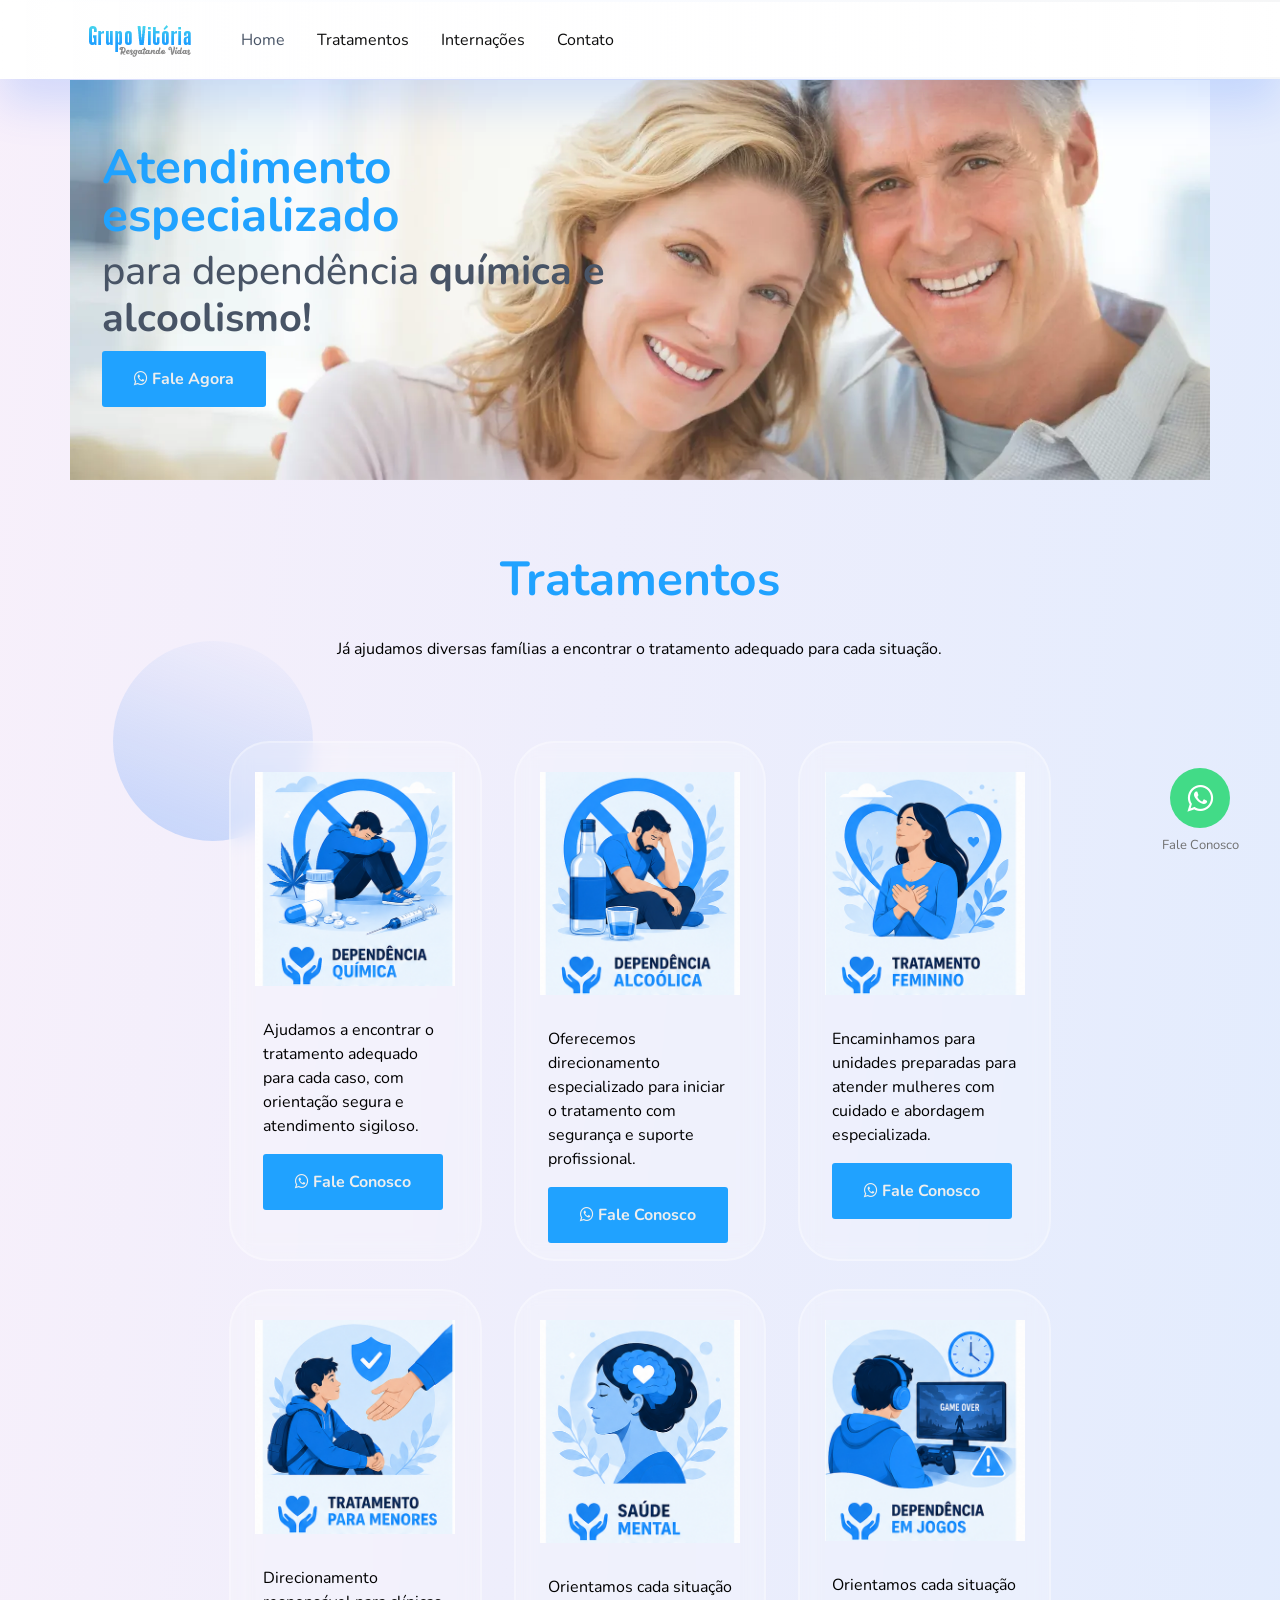
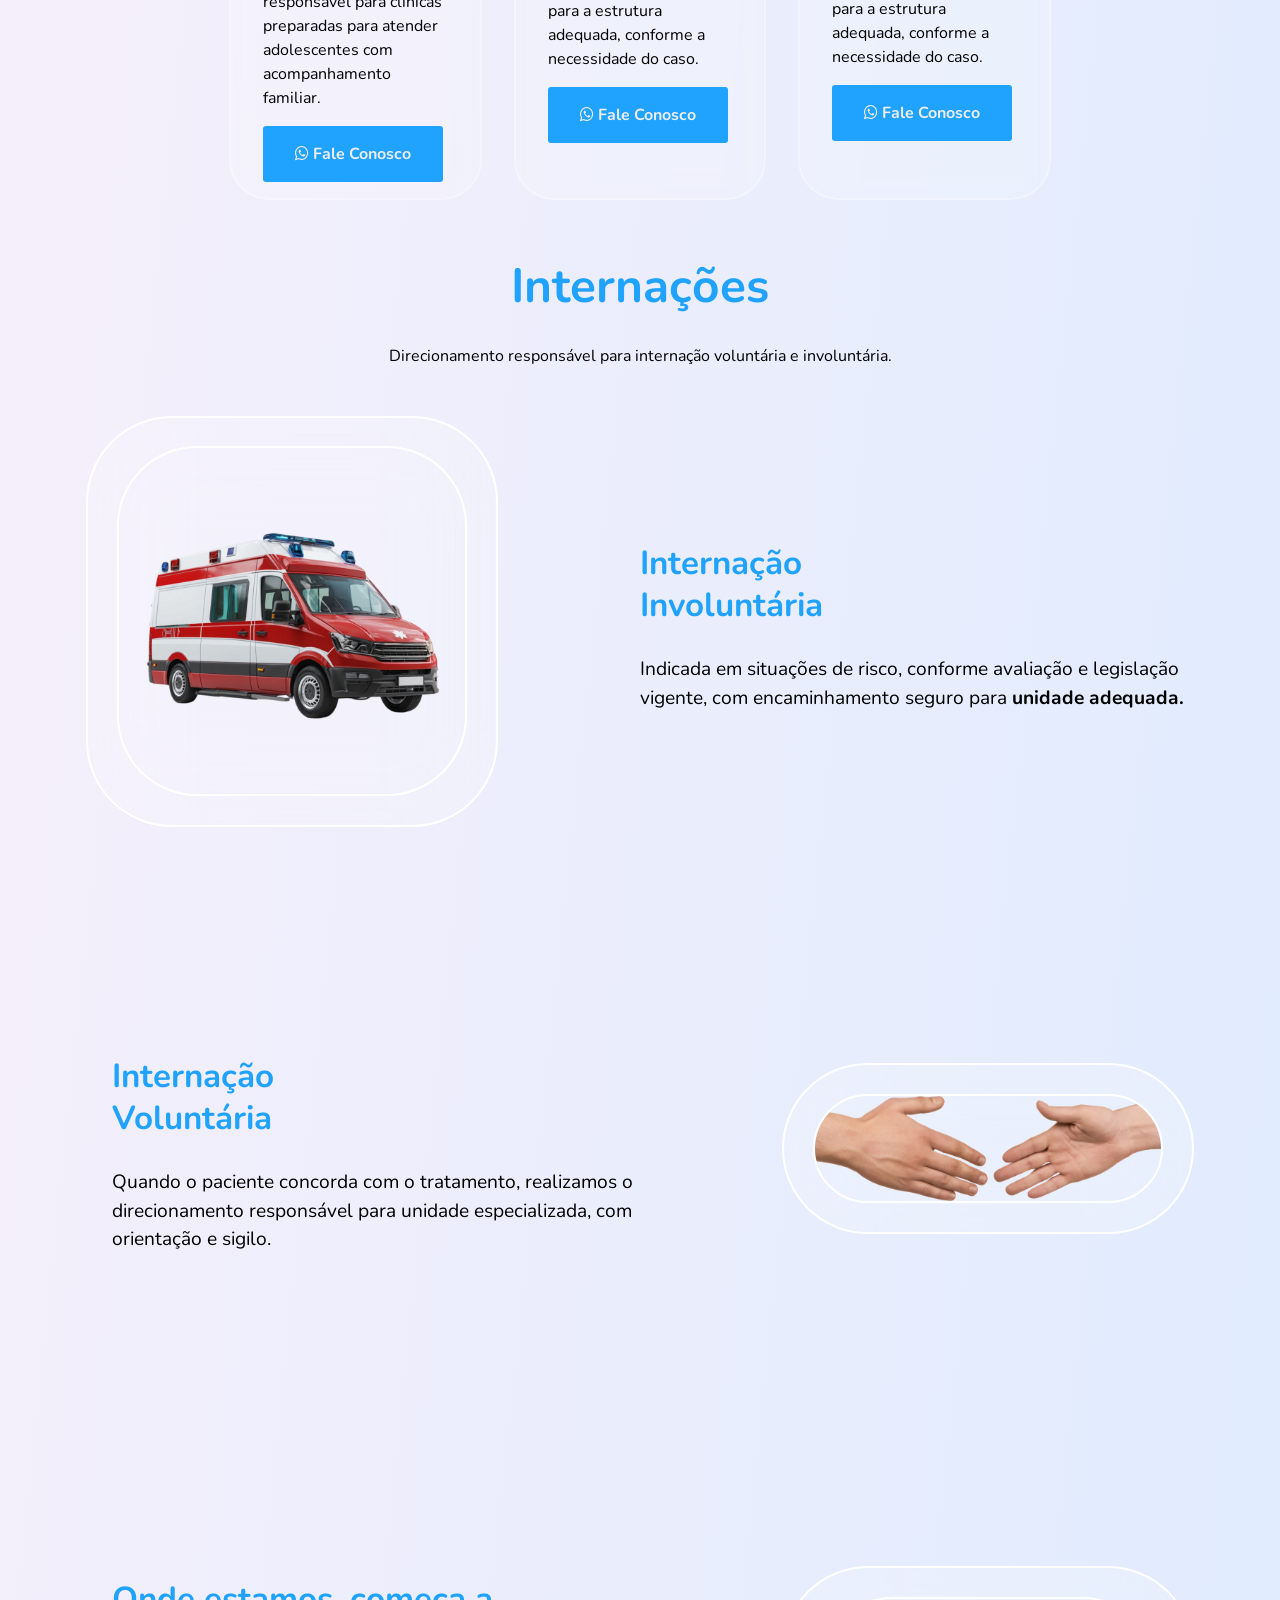
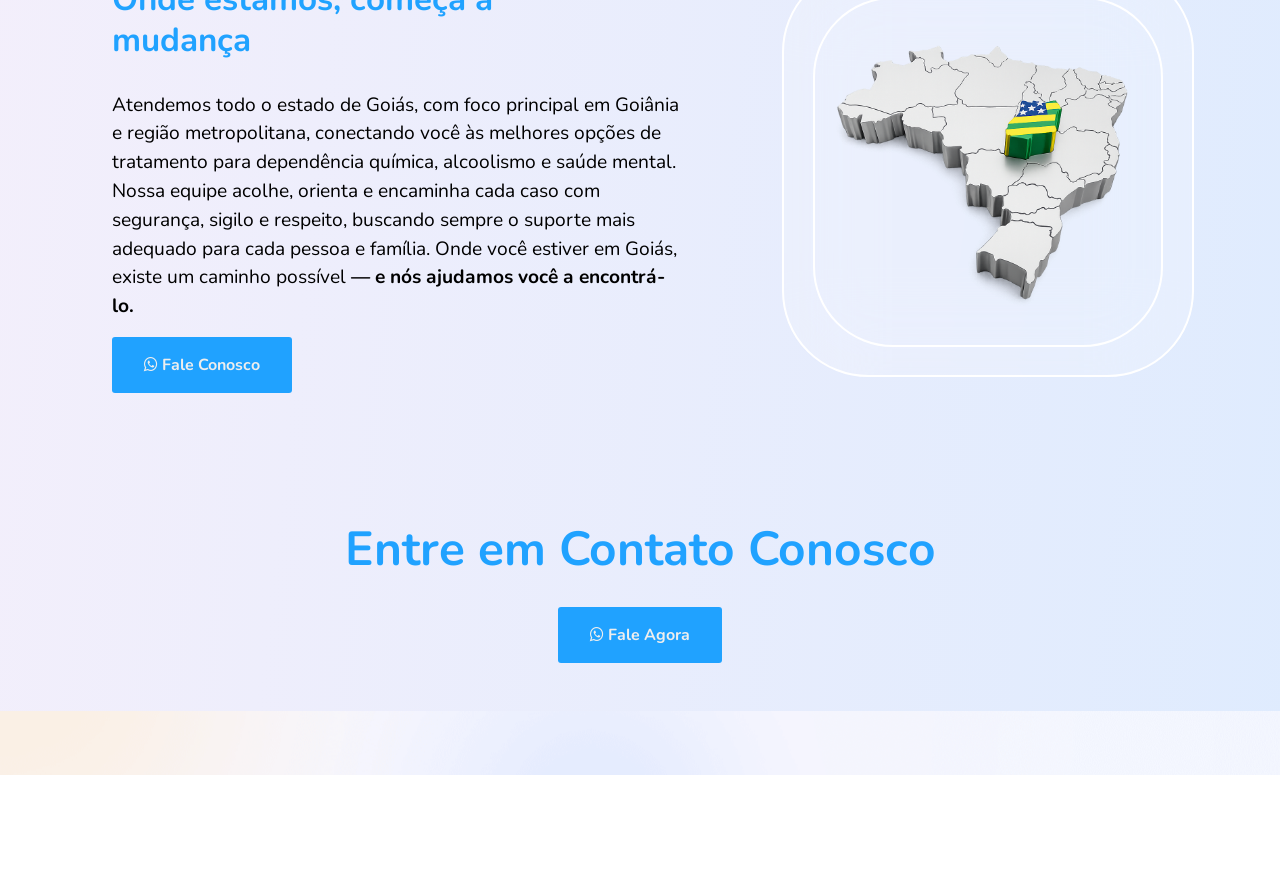
==== index.html @ 9b21dfb7 "final" ====
<!DOCTYPE html>
<html lang="en-US" dir="ltr">

  <head>
    <meta charset="utf-8">
    <meta http-equiv="X-UA-Compatible" content="IE=edge">
    <meta name="viewport" content="width=device-width, initial-scale=1">


    <!-- ===============================================-->
    <!--    Document Title-->
    <!-- ===============================================-->
    <title>Grupo Vitória - Recuperação em Dependência Química</title>
    

<link rel="stylesheet" href="https://cdn.jsdelivr.net/npm/swiper@11/swiper-bundle.min.css" />
    <link href="https://unpkg.com/aos@2.3.4/dist/aos.css" rel="stylesheet">
<meta property="og:title" content="Grupo Vitória - Recuperação em Dependência Química" />
<meta property="og:type" content="website" />
<meta property="og:url" content="https://coreilabs.github.io/jv" />
<meta property="og:image" content="https://coreilabs.github.io/jv/assets/img/og.png" />
    <!-- ===============================================-->
    <!--    Favicons-->
    <!-- ===============================================-->
<link rel="apple-touch-icon" sizes="180x180" href="assets/img/favicons/apple-touch-icon.png">
<link rel="icon" type="image/png" sizes="32x32" href="assets/img/favicons/favicon-32x32.png">
<link rel="icon" type="image/png" sizes="16x16" href="assets/img/favicons/favicon-16x16.png">
<link rel="manifest" href="assets/img/favicons/manifest.json">
    <meta name="msapplication-TileImage" content="assets/img/favicons/mstile-150x150.png">
    <meta name="theme-color" content="#ffffff">


    <!-- ===============================================-->
    <!--    Stylesheets-->
    <!-- ===============================================-->
    <link href="assets/css/theme.css" rel="stylesheet" />

  </head>


  <body style="overflow-x: hidden">





    <!-- ===============================================-->
    <!--    Main Content-->
    <!-- ===============================================-->
    <main class="main" id="top">
<nav class="navbar navbar-expand-lg navbar-light bg-white sticky-top shadow-sm py-3 navbar-klean">
  <div class="container">

    <a class="navbar-brand" href="index.html">
      <img class="me-3 d-inline-block" src="assets/img/gallery/logo.png" alt="">
    </a>

    <button class="navbar-toggler" type="button" data-bs-toggle="collapse" data-bs-target="#navbarSupportedContent">
      <span class="navbar-toggler-icon"></span>
    </button>

    <div class="collapse navbar-collapse border-top border-lg-0 mt-4 mt-lg-0" id="navbarSupportedContent">
      <ul class="navbar-nav me-auto pt-2 pt-lg-0 font-base">

        <li class="nav-item px-2"><a class="nav-link active" href="#home">Home</a></li>
        <li class="nav-item px-2"><a class="nav-link" href="#tratamentos">Tratamentos</a></li>
        <li class="nav-item px-2"><a class="nav-link" href="#internacoes">Internações</a></li>
        <!-- <li class="nav-item px-2"><a class="nav-link" href="#unidades">Nossas Unidades</a></li> -->
        <li class="nav-item px-2"><a class="nav-link" href="#contato">Contato</a></li>

      </ul>
    </div>

  </div>
</nav>
      <!-- <section> begin ============================-->
      <section class="py-0 circle-blend circle-blend-right circle-warning">

        <div class="container">
         


      
          <!--/.bg-holder-->
        <div class="bg-holder d-none d-md-block bg-size" style="background-image:url(assets/img/f1.webp);background-position:right bottom;background-size: cover;min-height: 400px;">
        </div>

        <!--/.bg-holder-->

        <div class="container">
          <div class="row align-items-center">
            <img src="assets/img/gallery/logotopo.png" class="d-block d-md-none" alt="Mobile Only">
            <div class="col-md-7 col-lg-6 py-6 text-sm-start text-center">

              
              <h1 class="fw-bold display-4 fs-4 fs-lg-6 fs-xxl-7 text-gradient" id="home"> Atendimento especializado </h1>
              <h1 class="text-700" >para dependência <span class="fw-bold"> química e alcoolismo!</span></h1>
              <brclass="bg-holder d-none d-md-block bg-size">
              <brclass="bg-holder d-none d-md-block bg-size">
              <br class="d-block d-md-none">
              <br class="d-block d-md-none">
              <br class="d-block d-md-none">
              <!-- <p class="mb-5 fs-0">Já ajudamos diversas famílias a encontrar o tratamento <br class="d-none d-lg-block" /> adequado para cada situação.</p> -->
      <a href="https://wa.me/55" class="botao-wpp">
              <!-- ícone -->
              <i class="fa fa-whatsapp"></i>
              Fale Agora
              </a>
            </div>
          </div>
        </div>
      </section>


      <!-- <section> begin ============================-->
      <section class="py-0 circle-blend circle-blend-right circle-warning" >

        <div class="container">
          <div class="row" data-aos="fade-right">
            <div class="col-lg-7 col-xxl-5 mx-auto text-center py-7">
              <h5 class="fw-bold mb-4 text-gradient fs-6" id="tratamentos">Tratamentos</h5>
              <p class="mb-0">Já ajudamos diversas famílias a encontrar o tratamento adequado para cada situação.</p>
            </div>
          </div>
      
          <!--/.bg-holder-->

          <div class="row flex-center">
            <div class="col-xl-9">
              <div class="row justify-content-center circle">
                <div class="col-md-4 mb-4"  data-aos="fade-left">
                  <div class="card card-bg h-100 px-4 px-md-2 px-lg-3 px-xxl-4 pt-4">
                    <div class="text-center"><img class="" src="assets/img/tratamentos/dependencia_quimica.png" width="200" alt="services" />
                      <div class="card-body text-center text-md-start">
                        <!-- <h6 class="fw-bold fs-1">Dependência Química</h6> -->
                        <p class="mt-3 mb-md-0 mb-lg-3">Ajudamos a encontrar o tratamento adequado para cada caso, com orientação segura e atendimento sigiloso.</p> <a href="https://wa.me/55" class="botao-wpp">
              <!-- ícone -->
              <i class="fa fa-whatsapp"></i>
              Fale Conosco
              </a>
                      </div>
                    </div>
                  </div>
                </div>
                <div class="col-md-4 mb-4"  data-aos="fade-right">
                  <div class="card card-bg h-100 px-4 px-md-2 px-lg-3 px-xxl-4 pt-4">
                    <div class="text-center"><img class="" src="assets/img/tratamentos/dependencia_alcoolica.png" width="200" alt="services" />
                      <div class="card-body text-center text-md-start">
                        <!-- <h6 class="fw-bold fs-1">Dependência Alcoólica</h6> -->
                        <p class="mt-3 mb-md-0 mb-lg-3">Oferecemos direcionamento especializado para iniciar o tratamento com segurança e suporte profissional.</p> <a href="https://wa.me/55" class="botao-wpp">
              <!-- ícone -->
              <i class="fa fa-whatsapp"></i>
              Fale Conosco
              </a>
                      </div>
                    </div>
                  </div>
                </div>


                <div class="col-md-4 mb-4" data-aos="fade-left">
                  <div class="card card-bg h-100 px-4 px-md-2 px-lg-3 px-xxl-4 pt-4">
                    <div class="text-center"><img class="" src="assets/img/tratamentos/tratamento_feminino.png" width="200" alt="services" />
                      <div class="card-body text-center text-md-start">
                        <!-- <h6 class="fw-bold fs-1">Tratamento Feminino</h6> -->
                        <p class="mt-3 mb-md-0 mb-lg-3">Encaminhamos para unidades preparadas para atender mulheres com cuidado e abordagem especializada.</p> <a href="https://wa.me/55" class="botao-wpp">
              <!-- ícone -->
              <i class="fa fa-whatsapp"></i>
              Fale Conosco
              </a>
                      </div>
                    </div>
                  </div>
                </div>

                <div class="col-md-4 mb-4"  data-aos="fade-right">
                  <div class="card card-bg h-100 px-4 px-md-2 px-lg-3 px-xxl-4 pt-4">
                    <div class="text-center"><img class="" src="assets/img/tratamentos/tratamento_para_menores.png" width="200" alt="services" />
                      <div class="card-body text-center text-md-start">
                        <!-- <h6 class="fw-bold fs-1">Tratamento para Menores</h6> -->
                        <p class="mt-3 mb-md-0 mb-lg-3">Direcionamento responsável para clínicas preparadas para atender adolescentes com acompanhamento familiar.</p> <a href="https://wa.me/55" class="botao-wpp">
              <!-- ícone -->
              <i class="fa fa-whatsapp"></i>
              Fale Conosco
              </a>
                      </div>
                    </div>
                  </div>
                </div>

                <div class="col-md-4 mb-4" data-aos="fade-left">
                  <div class="card card-bg h-100 px-4 px-md-2 px-lg-3 px-xxl-4 pt-4">
                    <div class="text-center"><img class="" src="assets/img/tratamentos/saude_mental.png" width="200" alt="services" />
                      <div class="card-body text-center text-md-start">
                        <!-- <h6 class="fw-bold fs-1">Saúde Mental</h6> -->
                        <p class="mt-3 mb-md-0 mb-lg-3">Orientamos cada situação para a estrutura adequada, conforme a necessidade do caso.</p> <a href="https://wa.me/55" class="botao-wpp">
              <!-- ícone -->
              <i class="fa fa-whatsapp"></i>
              Fale Conosco
              </a>
                      </div>
                    </div>
                  </div>
                </div>

                
                <div class="col-md-4 mb-4" data-aos="fade-left">
                  <div class="card card-bg h-100 px-4 px-md-2 px-lg-3 px-xxl-4 pt-4">
                    <div class="text-center"><img class="" src="assets/img/tratamentos/dependencia_em_jogos.png" width="200" alt="services" />
                      <div class="card-body text-center text-md-start">
                        <!-- <h6 class="fw-bold fs-1">Dependência Tecnológica</h6> -->
                        <p class="mt-3 mb-md-0 mb-lg-3">Orientamos cada situação para a estrutura adequada, conforme a necessidade do caso.</p> <a href="https://wa.me/55" class="botao-wpp">
              <!-- ícone -->
              <i class="fa fa-whatsapp"></i>
              Fale Conosco
              </a>
                      </div>
                    </div>
                  </div>
                </div>


              </div>
            </div>
          </div>
        </div>
        <!-- end of .container-->

      </section>
      <!-- <section> close ============================-->
      <!-- ============================================-->


        <div class="container-xl">
           <div class="col-lg-6 text-center mx-auto mb-3 mb-md-5 mt-4"  data-aos="fade-right">
              <h5 class="fw-bold mb-4 text-gradient fs-6" id="internacoes">Internações</h5>
              <p class="mb-0">Direcionamento responsável para internação voluntária e involuntária.</p>
            </div>
          <div class="row flex-center circle-blend circle-blend-left-product circle-cyan">
            <div class="col-auto">
              <div class="square shadow-square-bottom">
                <div class="card product-card-bg">
                  <div class="card-body p-4 h-100"><img  data-aos="fade-right" class="img-fluid border-img" src="assets/img/gallery/ambulancia.webp" width="350" alt="..." /></div>
                </div>
              </div>
            </div>
            <div class="col-lg-6 ms-lg-auto my-7 my-lg-0 px-sm-8 px-lg-0 ps-lg-2 ps-xl-0" data-aos="fade-left">
              <h1 class="fw-bold display-5 lh-sm my-4">
Internação  <br>Involuntária</h1>

   <p class="fs-1 mb-3 pe-xxl-8">Indicada em situações de risco, conforme avaliação e legislação vigente, com encaminhamento seguro para  <span class="fw-bold">unidade adequada.</span></p>
             
             
  
            </div>
          </div>
          <div class="row flex-center pt-10 pt-md-6 pt-lg-10 circle-blend circle-blend-right-dedicated circle-danger">
            <div class="col-auto ms-lg-auto order-md-1 text-center">
              <div class="square shadow-square-top">
                <div class="card product-card-bg">
                  <div class="card-body p-4"><img class="img-fluid border-img" data-aos="fade-left" src="assets/img/gallery/dedicate.png" width="350" alt="..." /></div>
                </div>
              </div>
            </div>
            <div class="col-lg-6 order-1 order-lg-0 ms-xl-auto my-7 my-xl-0 px-sm-8 px-lg-3 px-xl-0 me-xl-auto ps-xl-0">
              <h1 class="fw-bold display-5 lh-sm my-4"  data-aos="fade-right">
Internação  <br> Voluntária</h1>
           

               <p class="fs-1 mb-3 pe-xxl-8" data-aos="fade-right">Quando o paciente concorda com o tratamento, realizamos o direcionamento responsável para unidade especializada, com orientação e sigilo.</p>
              
            </div>
          </div>
        </div>
      </section>


      <!-- ============================================-->
      <!-- <section> begin ============================-->
      <section class="py-7">

        <div class="container">

<!--        
            <div class="col-lg-6 text-center mx-auto mb-3 mb-md-5 mt-4"  data-aos="fade-right">
              <h5 class="fw-bold mb-4  text-center text-gradient fs-6" id='unidades'>Nossas Unidades</h5>
              <p class="mb-0  text-center">Nossas unidades foram pensadas para oferecer muito mais do que tratamento — proporcionam um ambiente acolhedor, tranquilo e estruturado para favorecer a recuperação.

Localizadas, em sua maioria, em espaços amplos como chácaras e áreas afastadas do ritmo urbano, as clínicas contam com contato direto com a natureza, ar puro e ambientes que promovem bem-estar físico e emocional. Os espaços são organizados para transmitir conforto e segurança, com áreas verdes, locais de convivência e estrutura adequada para cada etapa do tratamento. </p>
            </div> -->
<!--      

  <section class="section slider-section">
  <div class="container-fluid slider-column px-0">
    <div class="swiper swiper-slider">
      <div class="swiper-wrapper">

        <div class="swiper-slide">
          <img src="assets/img/gallery/project-1.png" alt="">
        </div>

        <div class="swiper-slide">
          <img src="assets/img/gallery/project-2.webp" alt="">
        </div>

        <div class="swiper-slide">
          <img src="assets/img/gallery/project-3.webp" alt="">
        </div>

 

        <div class="swiper-slide">
          <img src="assets/img/gallery/project-5.jpg" alt="">
        </div>

        <div class="swiper-slide">
          <img src="assets/img/gallery/project-6.webp" alt="">
        </div>

        <div class="swiper-slide">
          <img src="assets/img/gallery/project-7.webp" alt="">
        </div>

        <div class="swiper-slide">
          <img src="assets/img/gallery/project-8.webp" alt="">
        </div>

        <div class="swiper-slide">
          <img src="assets/img/gallery/project-9.jpg" alt="">
        </div>

      </div>

      <div class="swiper-pagination"></div>
      <div class="swiper-button-prev"></div>
      <div class="swiper-button-next"></div>
    </div>
  </div> -->

          <div class="row flex-center pt-10 pt-md-6 pt-lg-10 circle-blend circle-blend-right-dedicated circle-danger">
            <div class="col-auto ms-lg-auto order-md-1 text-center">
              <div class="square shadow-square-top">
                <div class="card product-card-bg">
                  <div class="card-body p-4"><img class="img-fluid border-img" src="assets/img/goias.png" width="350" alt="..." /></div>
                </div>
              </div>
            </div>
            <div class="col-lg-6 order-1 order-lg-0 ms-xl-auto my-7 my-xl-0 px-sm-8 px-lg-3 px-xl-0 me-xl-auto ps-xl-0">
              <h1 class="fw-bold display-5 lh-sm my-4">Onde estamos, começa a<br> mudança</h1>
              <p class="fs-1 mb-3 pe-xxl-8">
Atendemos todo o estado de Goiás, com foco principal em Goiânia e região metropolitana, conectando você às melhores opções de tratamento para dependência química, alcoolismo e saúde mental. Nossa equipe acolhe, orienta e encaminha cada caso com segurança, sigilo e respeito, buscando sempre o suporte mais adequado para cada pessoa e família. Onde você estiver em Goiás, existe um caminho possível <span class="fw-bold">— e nós ajudamos você a encontrá-lo.</span>
</p>
              <a href="https://wa.me/55" class="botao-wpp">
              <!-- ícone -->
              <i class="fa fa-whatsapp"></i>
              Fale Conosco
              </a>
            </div>
          </div>


</section>



        </div>


      </section>

        <div class="bg-holder" style="background-image:url(assets/img/illustrations/cta-bg-1.png);background-position:center top;background-size:auto;margin-top:-38px;margin-left:-200px;">
        </div>
        <!--/.bg-holder-->

        <div class="container">
          <div class="row flex-center circle-blend circle-blend-right circle-pink">
            <div class="col-xxl-9 py-5 text-center" data-aos="fade-up">
              <h1 class="fw-bold mb-4 text-gradient fs-6" id="contato">Entre em Contato Conosco</h1>
                     <a href="https://wa.me/55" class="botao-wpp">
              <!-- ícone -->
              <i class="fa fa-whatsapp"></i>
              Fale Agora
              </a>
            </div>
            
          </div>
        </div>
      </section>
      <section class="pb-0 pt-6">
        <div class="bg-holder" style="background-image:url(assets/img/illustrations/footer-bg.png);background-position:center;background-size:cover;">
        </div>
        <!--/.bg-holder-->
<div class="floating_btn">
    <a target="_blank" href="https://wa.me/55">
      <div class="contact_icon">
        <i class="fa fa-whatsapp my-float"></i>
      </div>
    </a>
    <p class="text_icon">Fale Conosco</p>
  </div>


      </section>
         
    </main>
    <!-- ===============================================-->
    <!--    End of Main Content-->
    <!-- ===============================================-->




    <!-- ===============================================-->
    <!--    JavaScripts-->
    <!-- ===============================================-->


<script src="https://unpkg.com/aos@2.3.4/dist/aos.js"></script>



<script src="https://cdn.jsdelivr.net/npm/swiper@11/swiper-bundle.min.js"></script>
    <script src="vendors/@popperjs/popper.min.js"></script>
    <script src="vendors/bootstrap/bootstrap.min.js"></script>
    <script src="vendors/is/is.min.js"></script>
    <!-- <script src="https://polyfill.io/v3/polyfill.min.js?features=window.scroll"></script> -->
    <script src="vendors/feather-icons/feather.min.js"></script>
    <script>
      feather.replace();
    </script>
    <script src="assets/js/theme.js"></script>

    <link href="https://fonts.googleapis.com/css2?family=Nunito:wght@300;400;600;700;800;900&amp;display=swap" rel="stylesheet">
    
<link rel="stylesheet" href="https://maxcdn.bootstrapcdn.com/font-awesome/4.5.0/css/font-awesome.min.css">

</a>
  </body>

</html>
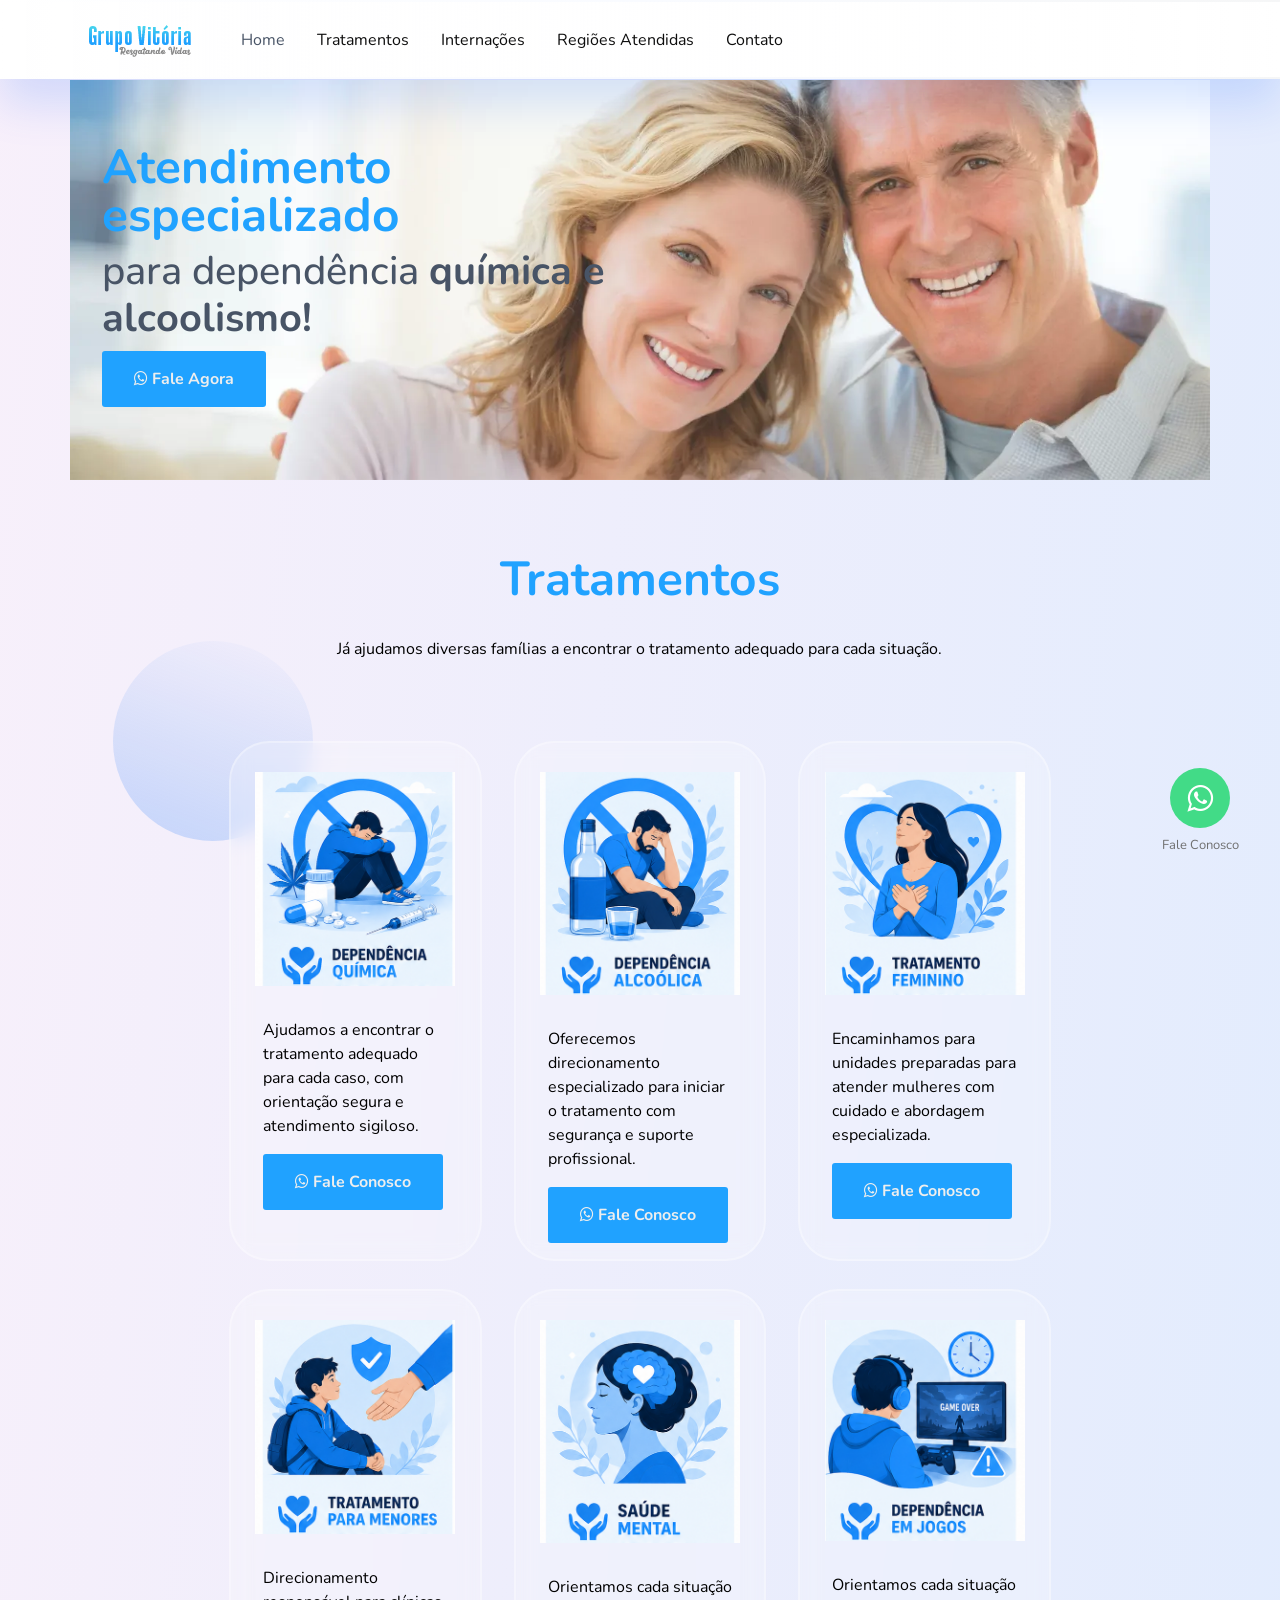
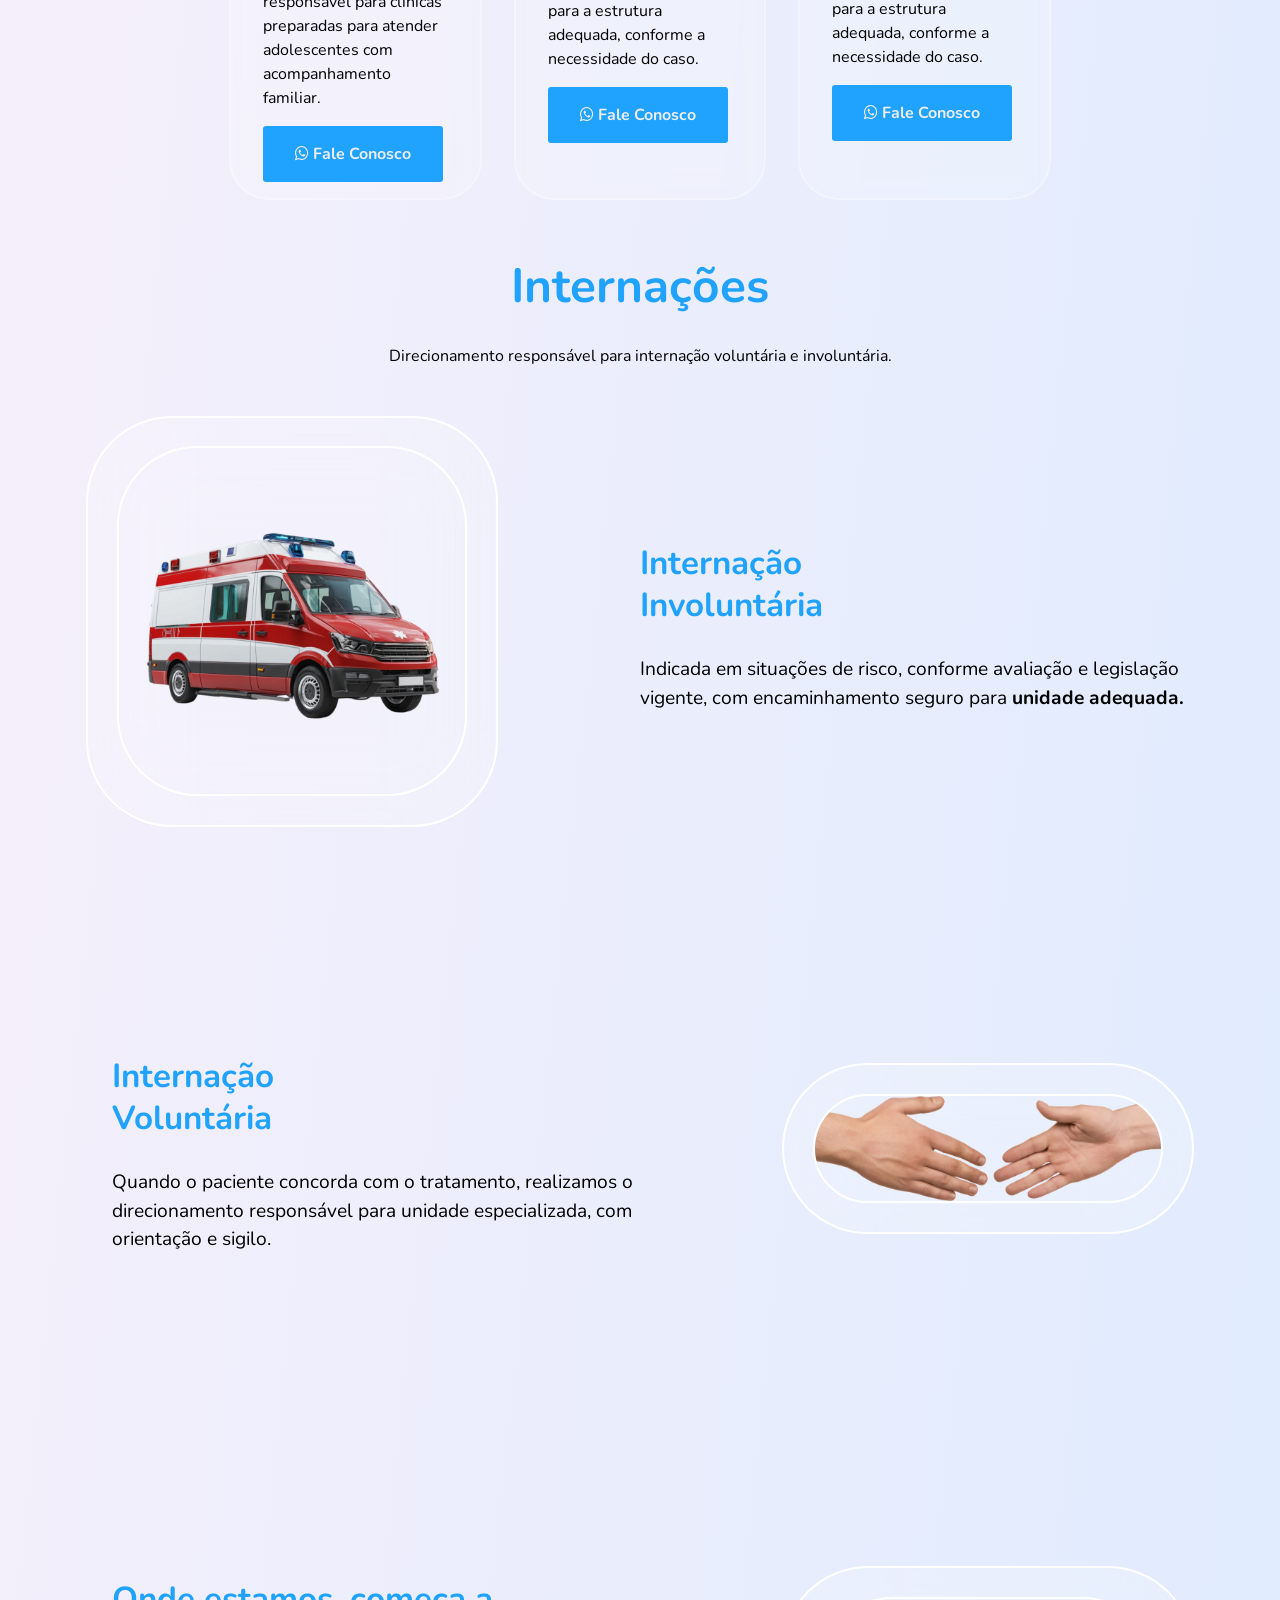
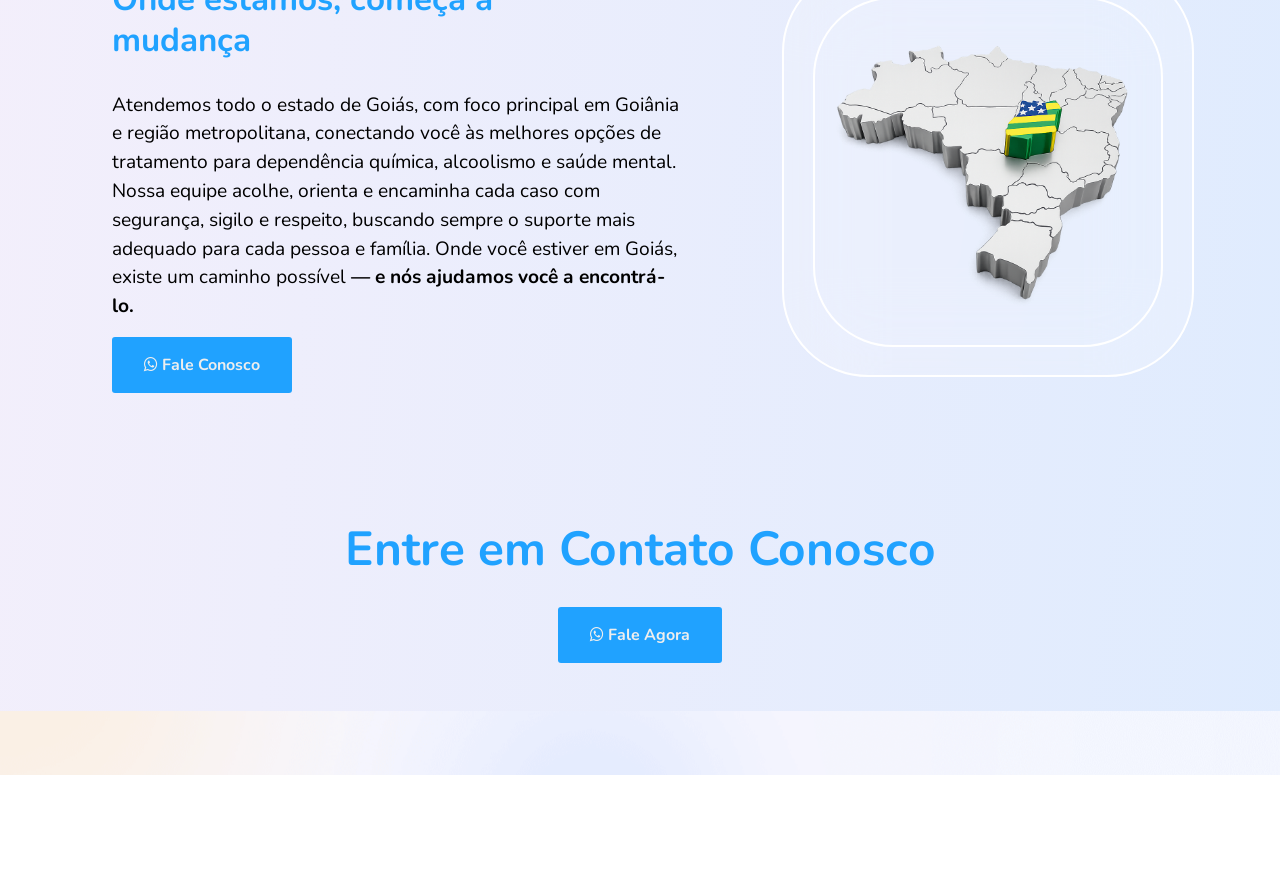
==== commit 952036eb: "final" ====
--- a/index.html
+++ b/index.html
@@ -65,7 +65,7 @@
         <li class="nav-item px-2"><a class="nav-link active" href="#home">Home</a></li>
         <li class="nav-item px-2"><a class="nav-link" href="#tratamentos">Tratamentos</a></li>
         <li class="nav-item px-2"><a class="nav-link" href="#internacoes">Internações</a></li>
-        <!-- <li class="nav-item px-2"><a class="nav-link" href="#unidades">Nossas Unidades</a></li> -->
+        <li class="nav-item px-2"><a class="nav-link" href="#regioes">Regiões Atendidas</a></li>
         <li class="nav-item px-2"><a class="nav-link" href="#contato">Contato</a></li>
 
       </ul>
@@ -346,7 +346,7 @@
               </div>
             </div>
             <div class="col-lg-6 order-1 order-lg-0 ms-xl-auto my-7 my-xl-0 px-sm-8 px-lg-3 px-xl-0 me-xl-auto ps-xl-0">
-              <h1 class="fw-bold display-5 lh-sm my-4">Onde estamos, começa a<br> mudança</h1>
+              <h1 class="fw-bold display-5 lh-sm my-4" id="regioes">Onde estamos, começa a<br> mudança</h1>
               <p class="fs-1 mb-3 pe-xxl-8">
 Atendemos todo o estado de Goiás, com foco principal em Goiânia e região metropolitana, conectando você às melhores opções de tratamento para dependência química, alcoolismo e saúde mental. Nossa equipe acolhe, orienta e encaminha cada caso com segurança, sigilo e respeito, buscando sempre o suporte mais adequado para cada pessoa e família. Onde você estiver em Goiás, existe um caminho possível <span class="fw-bold">— e nós ajudamos você a encontrá-lo.</span>
 </p>
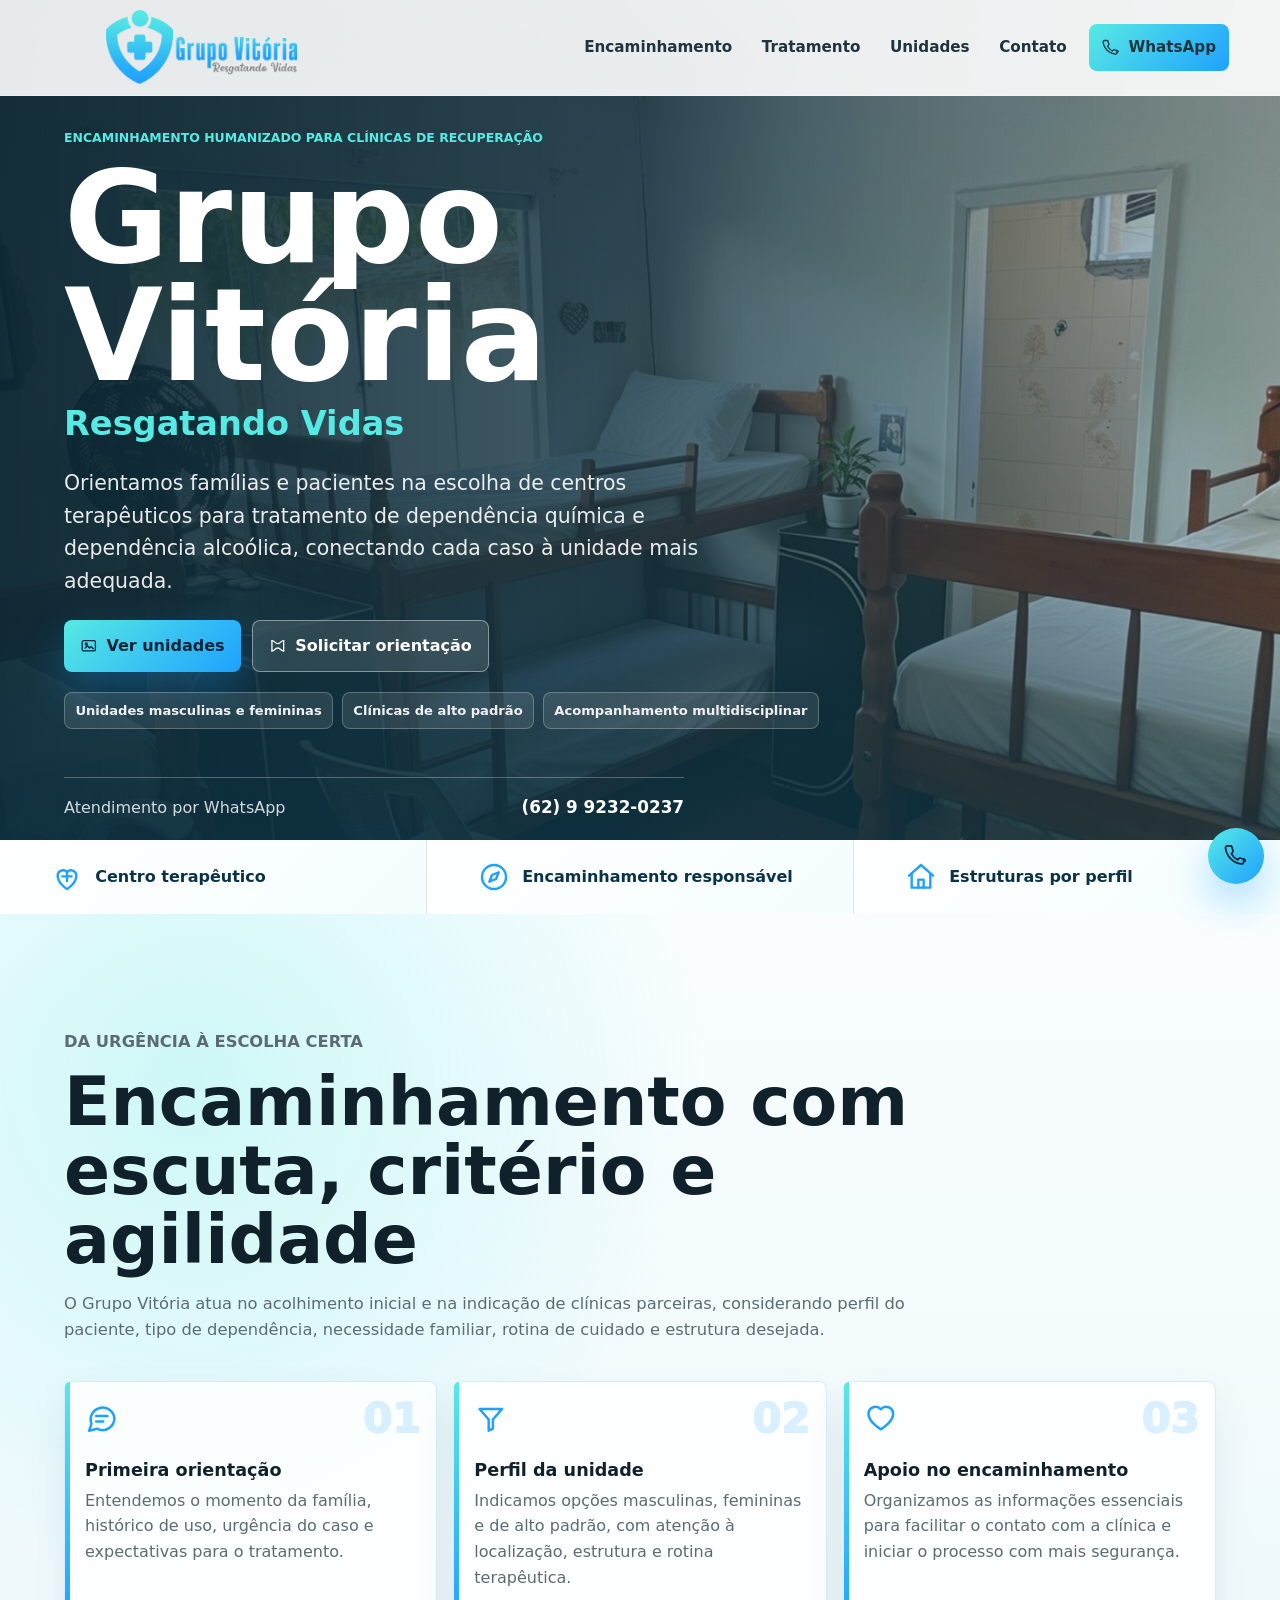
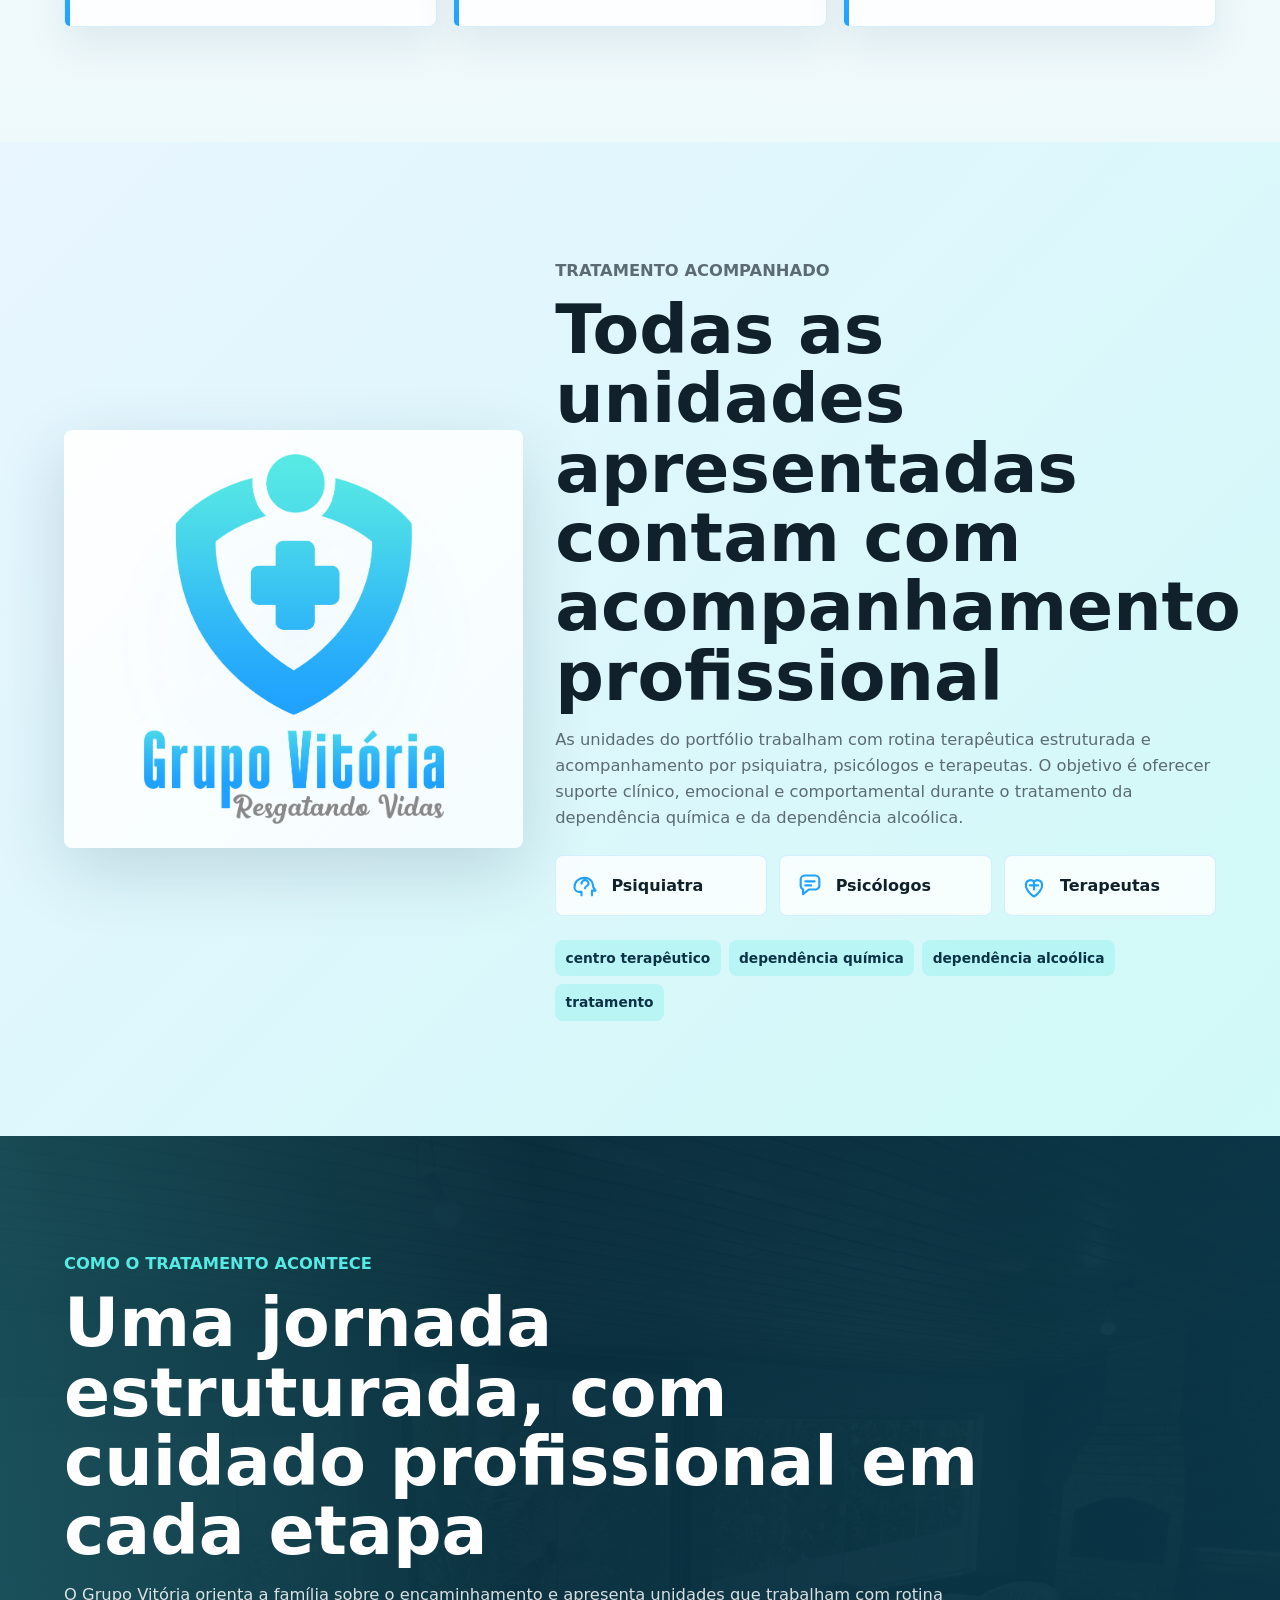
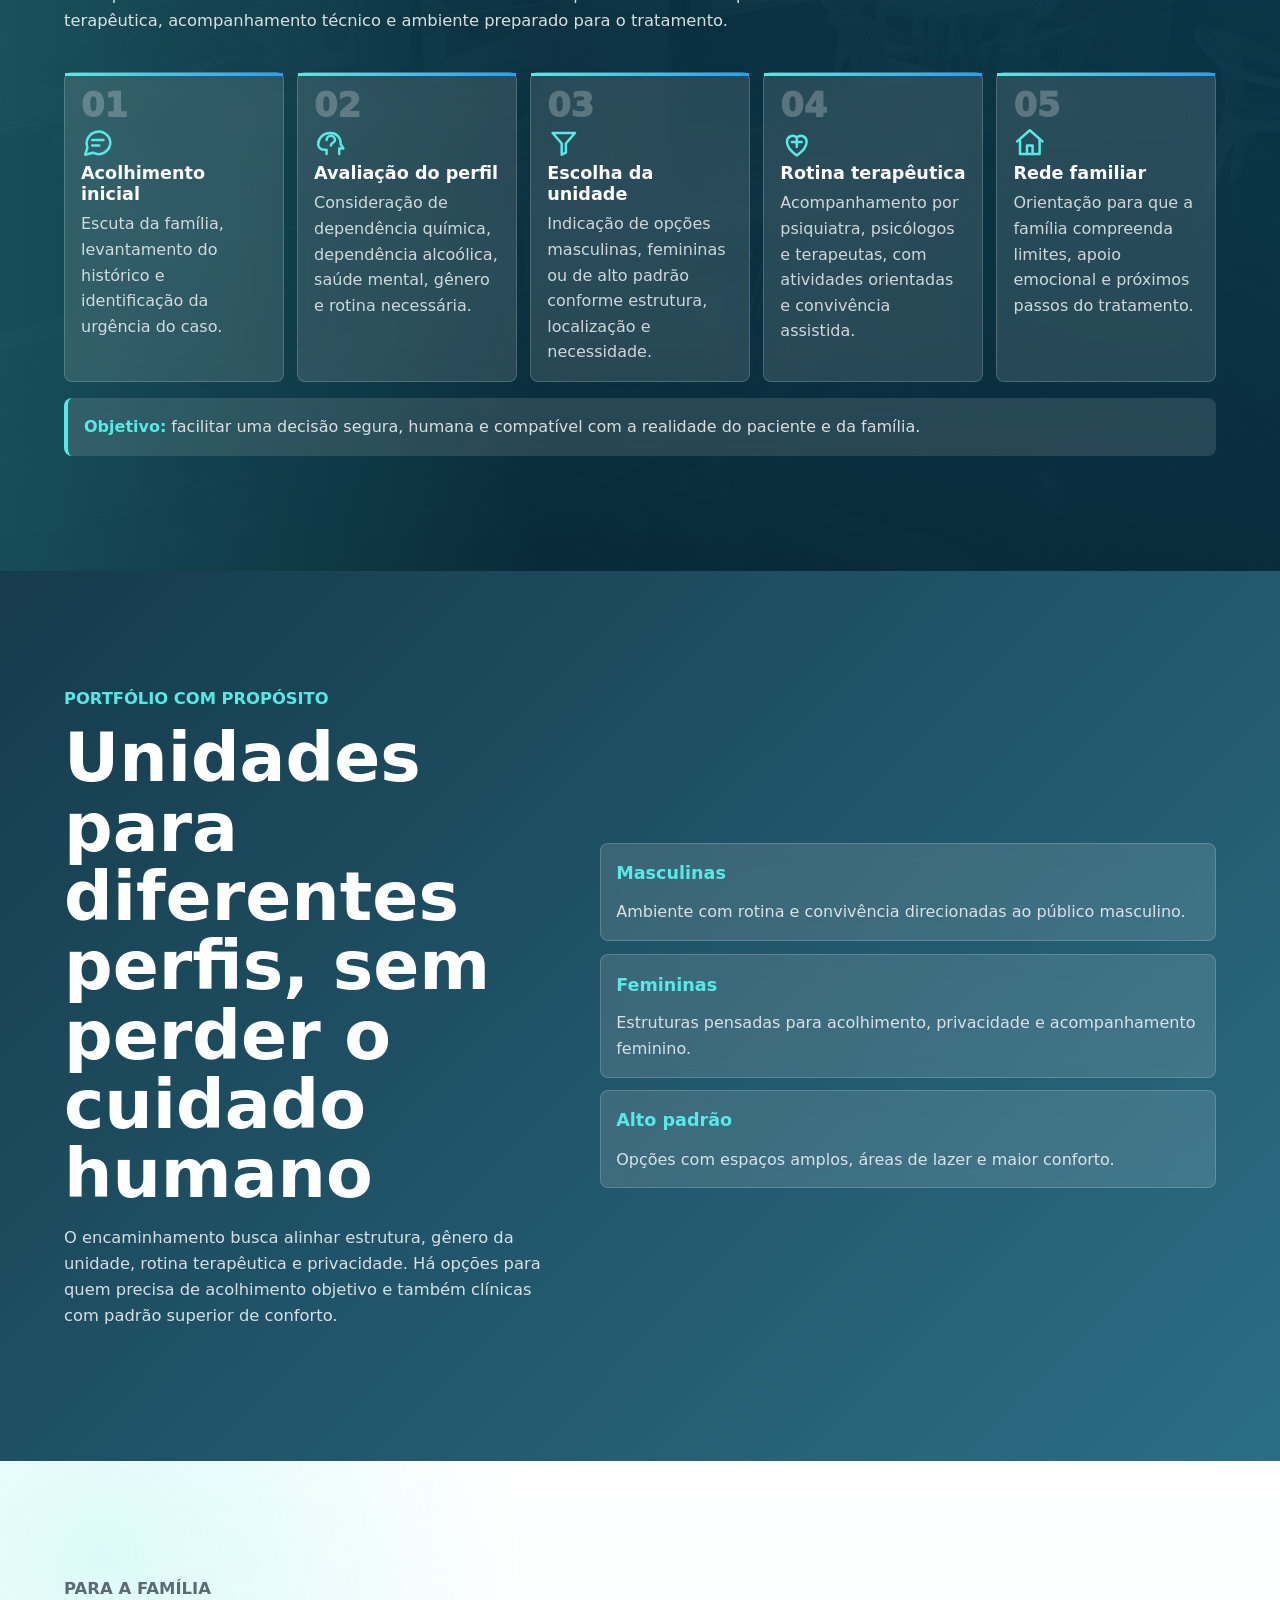
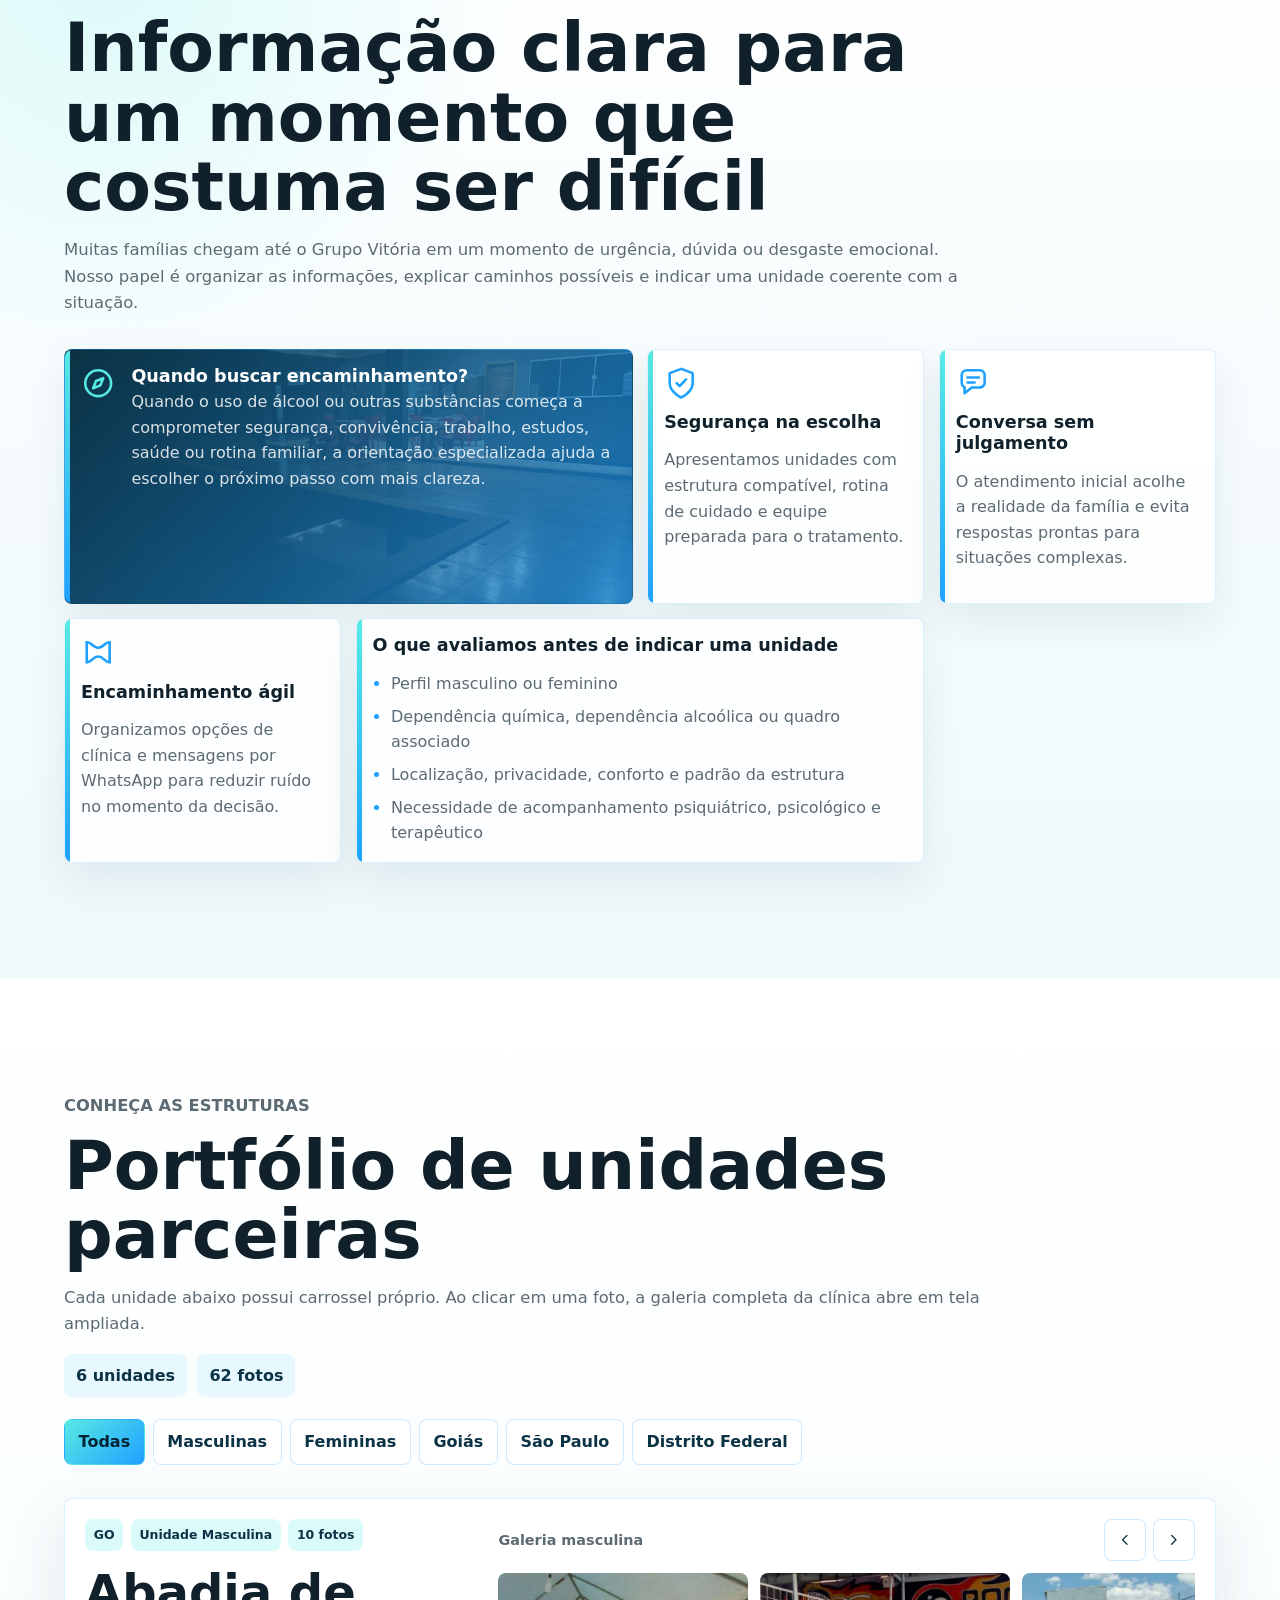
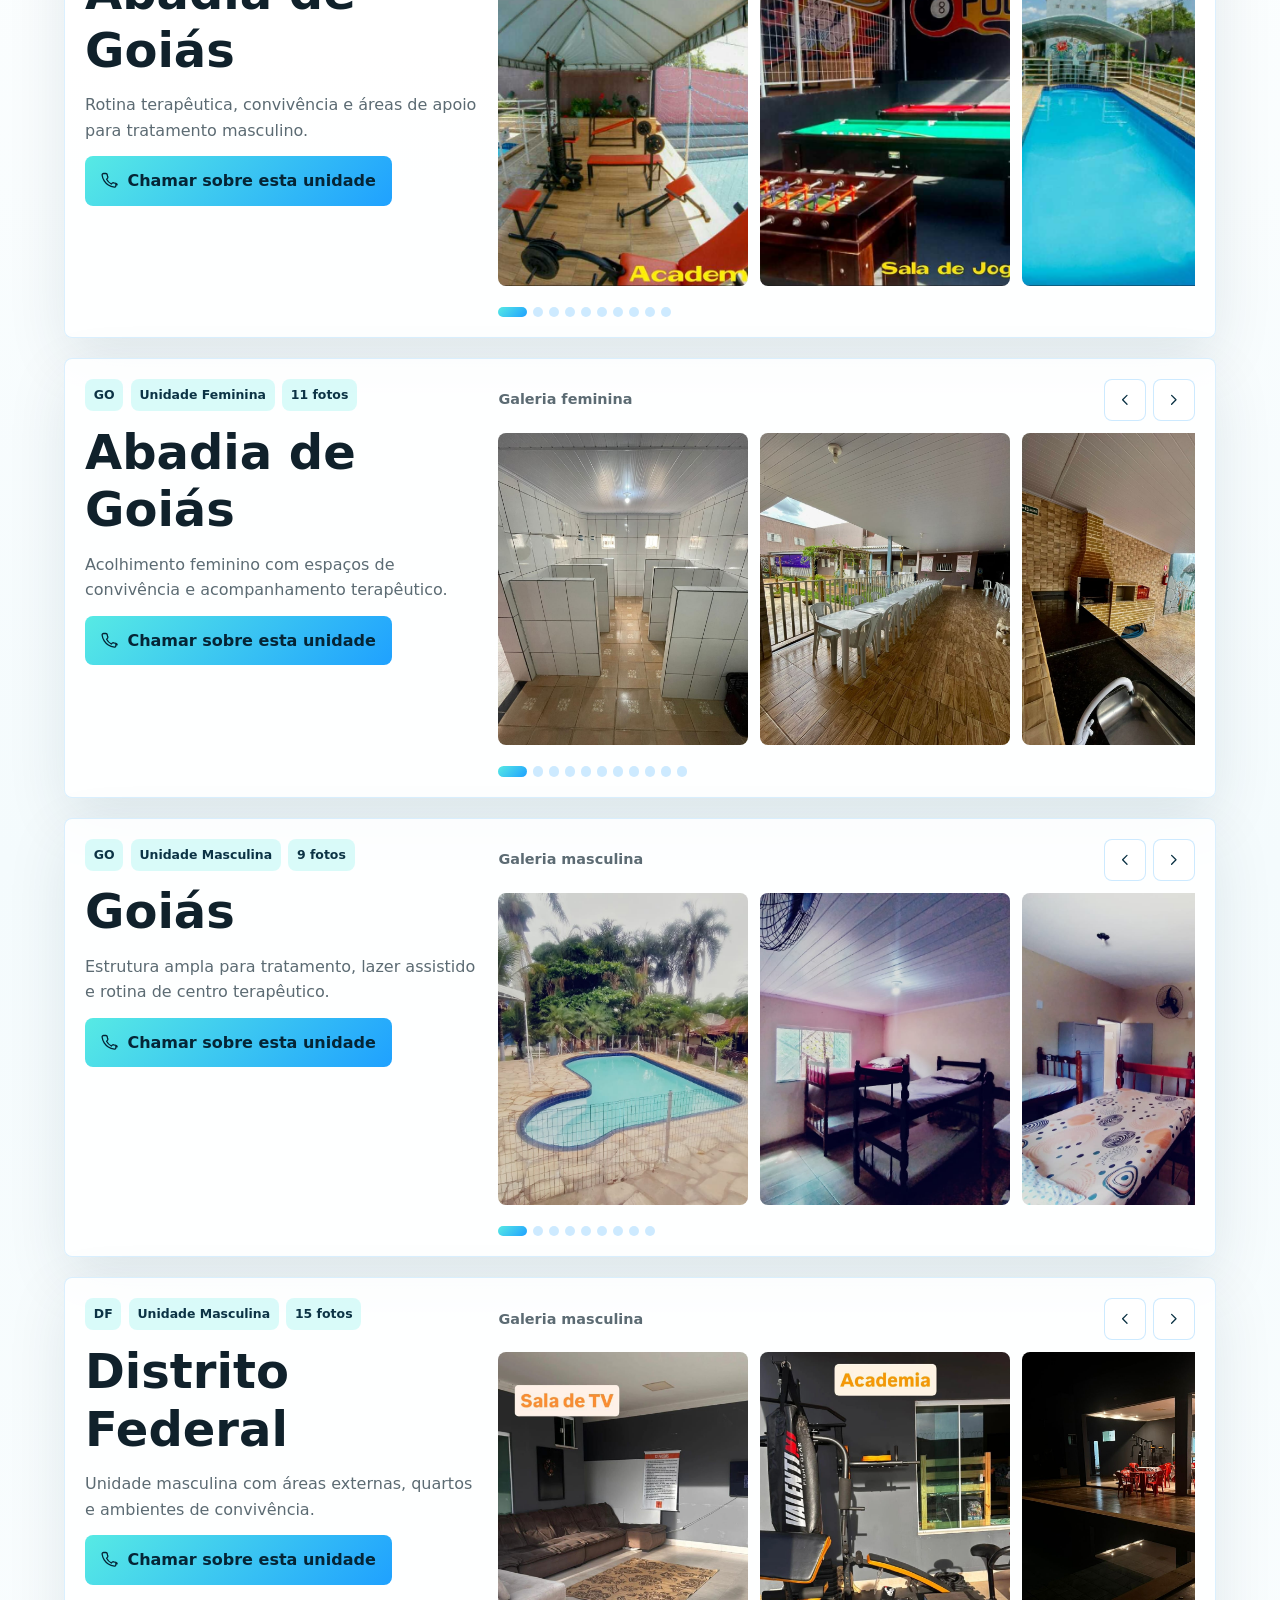
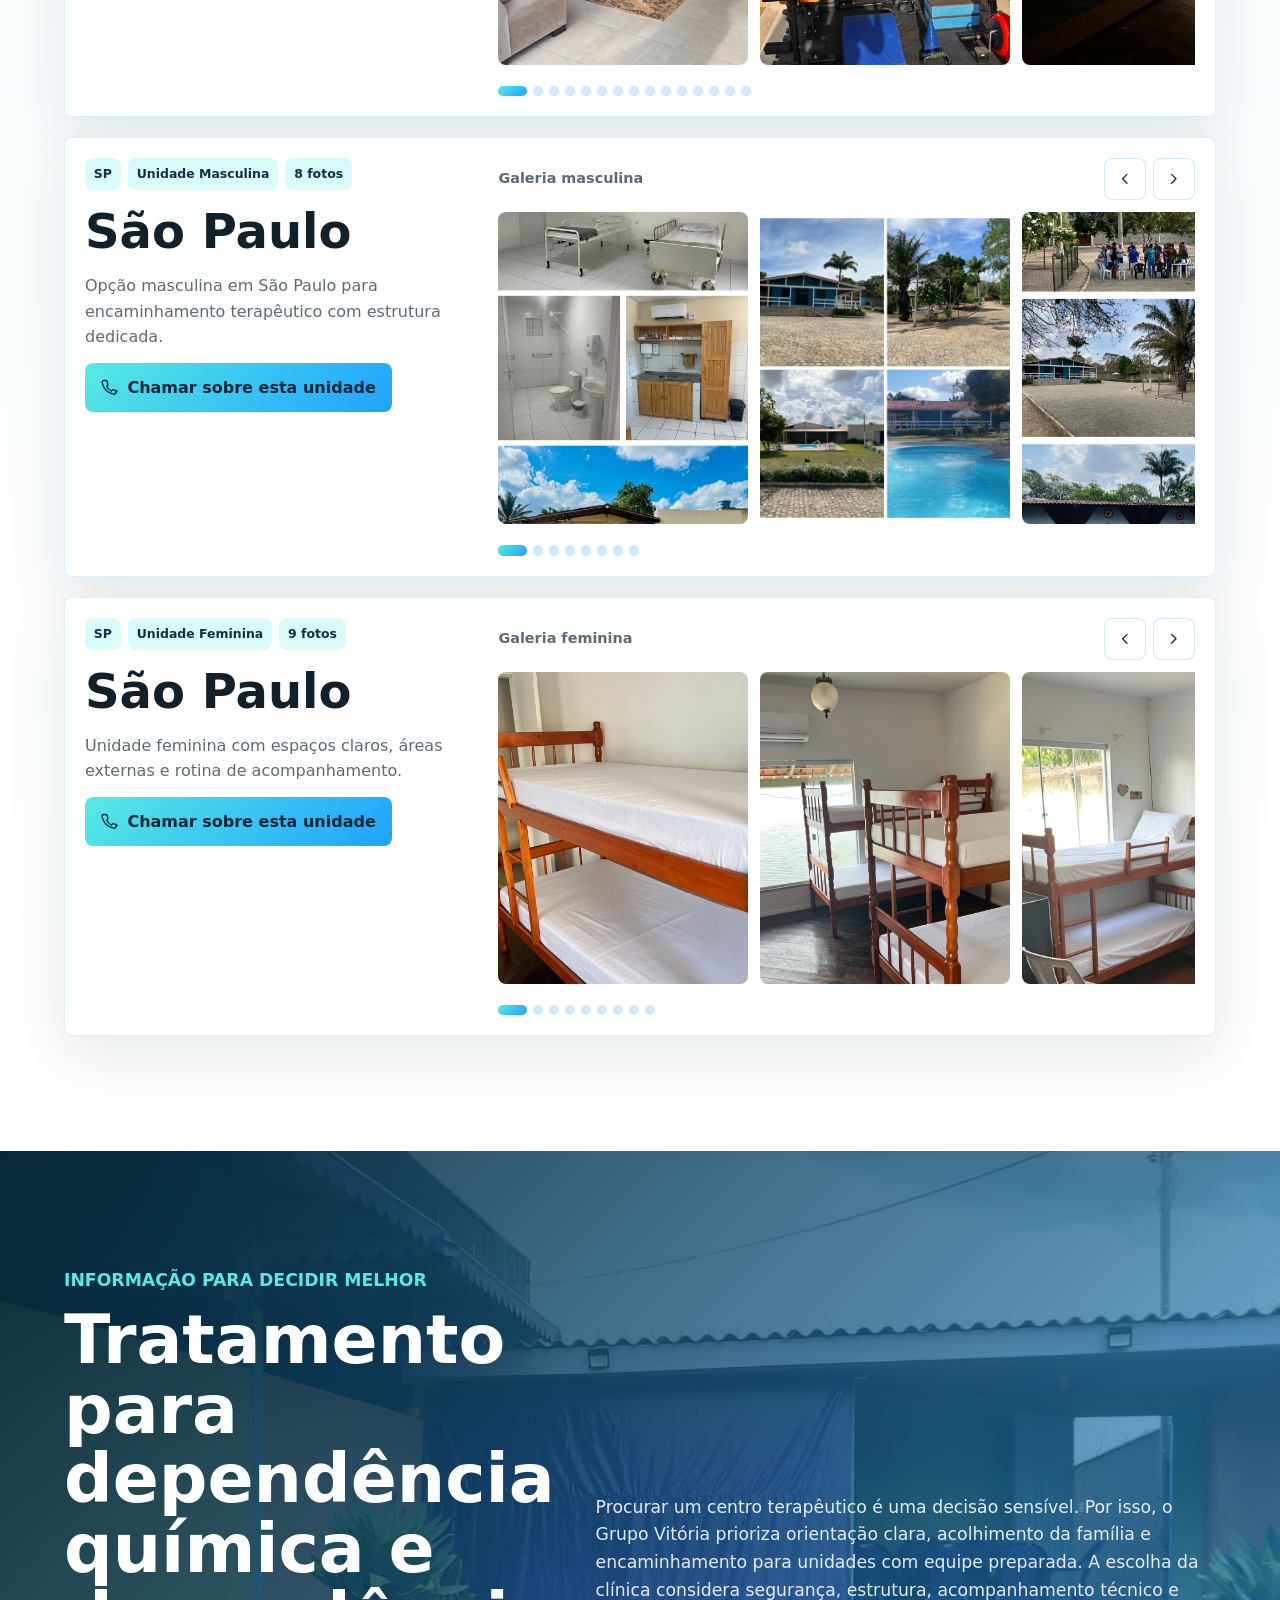
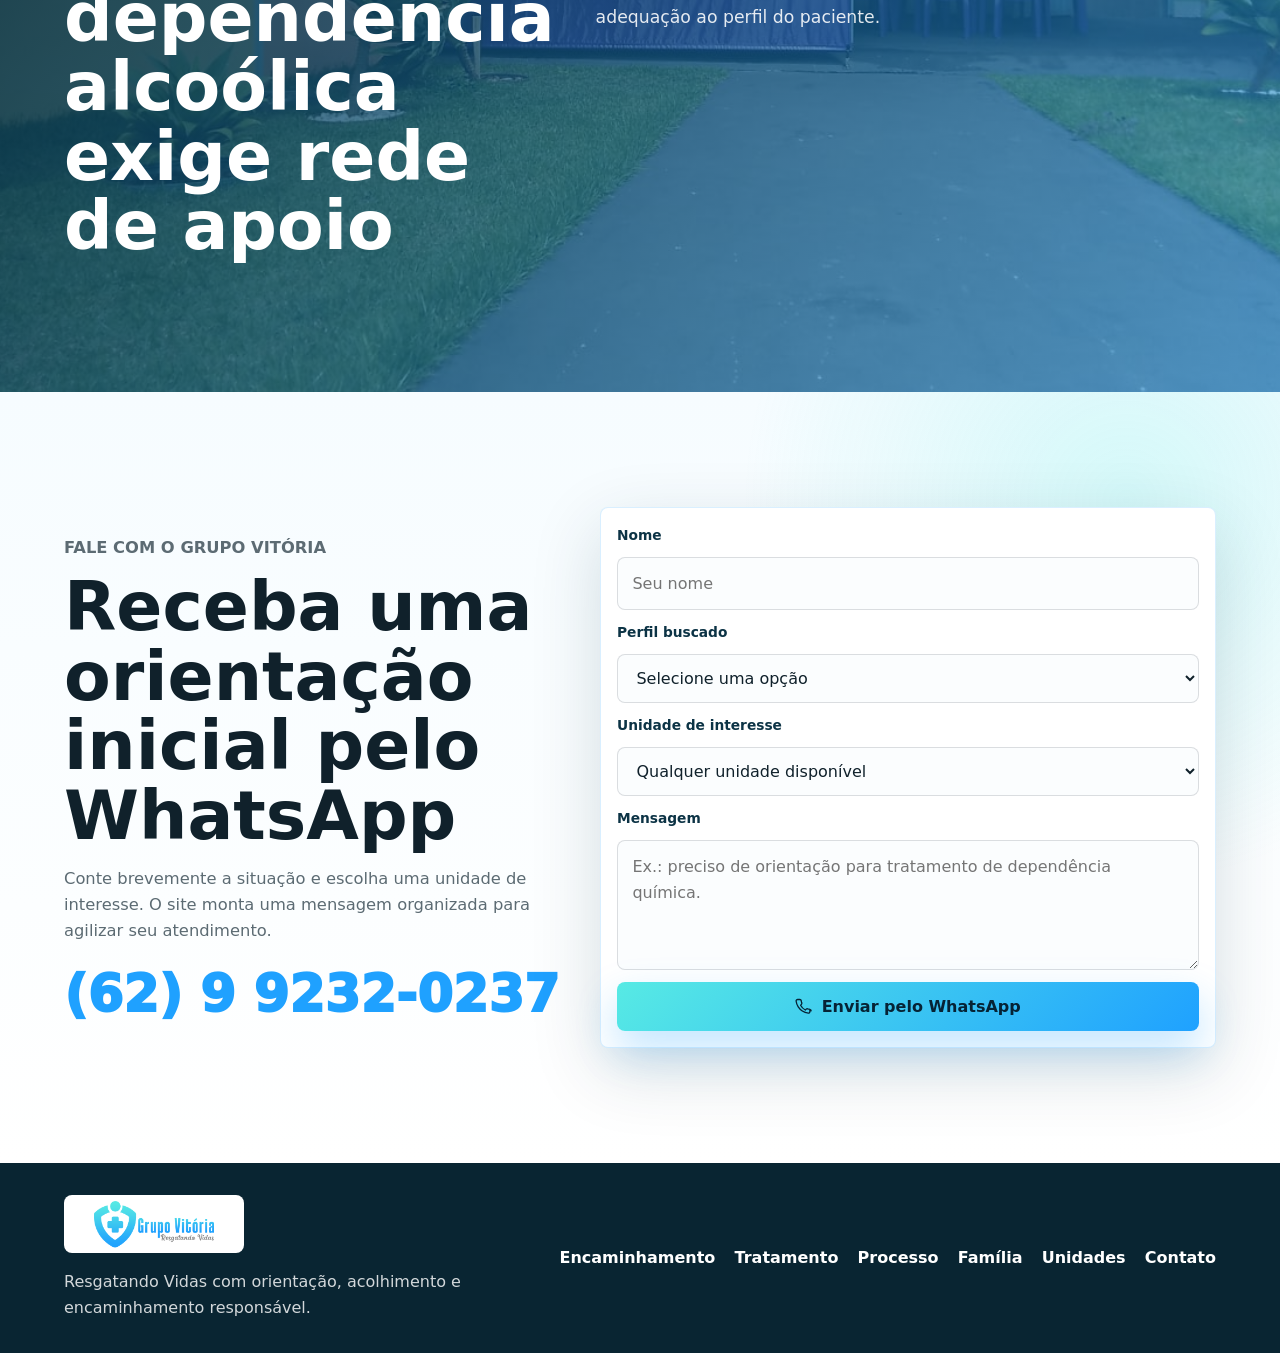
==== commit 22b89d0e: "final" ====
--- a/index.html
+++ b/index.html
@@ -1,440 +1,499 @@
-<!DOCTYPE html>
-<html lang="en-US" dir="ltr">
-
+<!doctype html>
+<html lang="pt-BR">
   <head>
     <meta charset="utf-8">
-    <meta http-equiv="X-UA-Compatible" content="IE=edge">
     <meta name="viewport" content="width=device-width, initial-scale=1">
-
-
-    <!-- ===============================================-->
-    <!--    Document Title-->
-    <!-- ===============================================-->
-    <title>Grupo Vitória - Recuperação em Dependência Química</title>
-    
-
-<link rel="stylesheet" href="https://cdn.jsdelivr.net/npm/swiper@11/swiper-bundle.min.css" />
-    <link href="https://unpkg.com/aos@2.3.4/dist/aos.css" rel="stylesheet">
-<meta property="og:title" content="Grupo Vitória - Recuperação em Dependência Química" />
-<meta property="og:type" content="website" />
-<meta property="og:url" content="https://coreilabs.github.io/jv" />
-<meta property="og:image" content="https://coreilabs.github.io/jv/assets/img/og.png" />
-    <!-- ===============================================-->
-    <!--    Favicons-->
-    <!-- ===============================================-->
-<link rel="apple-touch-icon" sizes="180x180" href="assets/img/favicons/apple-touch-icon.png">
-<link rel="icon" type="image/png" sizes="32x32" href="assets/img/favicons/favicon-32x32.png">
-<link rel="icon" type="image/png" sizes="16x16" href="assets/img/favicons/favicon-16x16.png">
-<link rel="manifest" href="assets/img/favicons/manifest.json">
-    <meta name="msapplication-TileImage" content="assets/img/favicons/mstile-150x150.png">
-    <meta name="theme-color" content="#ffffff">
-
-
-    <!-- ===============================================-->
-    <!--    Stylesheets-->
-    <!-- ===============================================-->
-    <link href="assets/css/theme.css" rel="stylesheet" />
-
+    <title>Grupo Vitória | Encaminhamento para Clínicas de Recuperação</title>
+    <meta name="description" content="Grupo Vitória - Resgatando Vidas. Encaminhamento humanizado para centros terapêuticos e clínicas de recuperação para dependência química e dependência alcoólica, com unidades masculinas, femininas e de alto padrão.">
+    <meta name="keywords" content="Grupo Vitória, centro terapêutico, dependência química, dependência alcoólica, tratamento, clínica de recuperação, encaminhamento para clínica, clínicas masculinas, clínicas femininas">
+    <meta name="author" content="Grupo Vitória">
+    <meta name="robots" content="index, follow">
+    <link rel="canonical" href="https://grupovitoriago.com.br/">
+    <meta name="theme-color" content="#1fa1ff">
+
+    <meta property="og:locale" content="pt_BR">
+    <meta property="og:type" content="website">
+    <meta property="og:site_name" content="Grupo Vitória">
+    <meta property="og:title" content="Grupo Vitória | Resgatando Vidas">
+    <meta property="og:description" content="Encaminhamento humanizado para clínicas de recuperação e centros terapêuticos com acompanhamento por psiquiatra, psicólogos e terapeutas.">
+    <meta property="og:url" content="https://grupovitoriago.com.br/">
+    <meta property="og:image" content="https://grupovitoriago.com.br/assets/brand/og-cover.jpg">
+    <meta property="og:image:width" content="1200">
+    <meta property="og:image:height" content="630">
+    <meta property="og:image:alt" content="Grupo Vitória - encaminhamento para clínicas de recuperação">
+    <meta name="twitter:card" content="summary_large_image">
+    <meta name="twitter:title" content="Grupo Vitória | Resgatando Vidas">
+    <meta name="twitter:description" content="Encaminhamento para tratamento de dependência química e dependência alcoólica em unidades masculinas e femininas.">
+    <meta name="twitter:image" content="https://grupovitoriago.com.br/assets/brand/og-cover.jpg">
+
+    <link rel="icon" href="favicon.png" type="image/png">
+    <link rel="icon" type="image/png" sizes="32x32" href="assets/img/favicons/favicon-32x32.png">
+    <link rel="icon" type="image/png" sizes="16x16" href="assets/img/favicons/favicon-16x16.png">
+    <link rel="apple-touch-icon" sizes="180x180" href="assets/img/favicons/apple-touch-icon.png">
+    <link rel="manifest" href="assets/img/favicons/site.webmanifest">
+    <link rel="preload" as="image" href="unidades/sao-paulo/feminina/1/IMG-20260610-WA0076.jpg">
+    <link rel="stylesheet" href="assets/css/site.css">
+
+    <script type="application/ld+json">
+      {
+        "@context": "https://schema.org",
+        "@type": "Organization",
+        "name": "Grupo Vitória",
+        "slogan": "Resgatando Vidas",
+        "url": "https://grupovitoriago.com.br/",
+        "telephone": "+55 62 99232-0237",
+        "logo": "https://grupovitoriago.com.br/assets/brand/logo-horizontal.png",
+        "description": "Encaminhamento para centros terapêuticos e clínicas de recuperação para dependência química e dependência alcoólica.",
+        "areaServed": ["Goiás", "Distrito Federal", "São Paulo"],
+        "contactPoint": {
+          "@type": "ContactPoint",
+          "telephone": "+55 62 99232-0237",
+          "contactType": "Atendimento e encaminhamento",
+          "availableLanguage": "Portuguese"
+        }
+      }
+    </script>
   </head>
-
-
-  <body style="overflow-x: hidden">
-
-
-
-
-
-    <!-- ===============================================-->
-    <!--    Main Content-->
-    <!-- ===============================================-->
-    <main class="main" id="top">
-<nav class="navbar navbar-expand-lg navbar-light bg-white sticky-top shadow-sm py-3 navbar-klean">
-  <div class="container">
-
-    <a class="navbar-brand" href="index.html">
-      <img class="me-3 d-inline-block" src="assets/img/gallery/logo.png" alt="">
-    </a>
-
-    <button class="navbar-toggler" type="button" data-bs-toggle="collapse" data-bs-target="#navbarSupportedContent">
-      <span class="navbar-toggler-icon"></span>
-    </button>
-
-    <div class="collapse navbar-collapse border-top border-lg-0 mt-4 mt-lg-0" id="navbarSupportedContent">
-      <ul class="navbar-nav me-auto pt-2 pt-lg-0 font-base">
-
-        <li class="nav-item px-2"><a class="nav-link active" href="#home">Home</a></li>
-        <li class="nav-item px-2"><a class="nav-link" href="#tratamentos">Tratamentos</a></li>
-        <li class="nav-item px-2"><a class="nav-link" href="#internacoes">Internações</a></li>
-        <li class="nav-item px-2"><a class="nav-link" href="#regioes">Regiões Atendidas</a></li>
-        <li class="nav-item px-2"><a class="nav-link" href="#contato">Contato</a></li>
-
-      </ul>
-    </div>
-
-  </div>
-</nav>
-      <!-- <section> begin ============================-->
-      <section class="py-0 circle-blend circle-blend-right circle-warning">
-
-        <div class="container">
-         
-
-
-      
-          <!--/.bg-holder-->
-        <div class="bg-holder d-none d-md-block bg-size" style="background-image:url(assets/img/f1.webp);background-position:right bottom;background-size: cover;min-height: 400px;">
-        </div>
-
-        <!--/.bg-holder-->
-
-        <div class="container">
-          <div class="row align-items-center">
-            <img src="assets/img/gallery/logotopo.png" class="d-block d-md-none" alt="Mobile Only">
-            <div class="col-md-7 col-lg-6 py-6 text-sm-start text-center">
-
-              
-              <h1 class="fw-bold display-4 fs-4 fs-lg-6 fs-xxl-7 text-gradient" id="home"> Atendimento especializado </h1>
-              <h1 class="text-700" >para dependência <span class="fw-bold"> química e alcoolismo!</span></h1>
-              <brclass="bg-holder d-none d-md-block bg-size">
-              <brclass="bg-holder d-none d-md-block bg-size">
-              <br class="d-block d-md-none">
-              <br class="d-block d-md-none">
-              <br class="d-block d-md-none">
-              <!-- <p class="mb-5 fs-0">Já ajudamos diversas famílias a encontrar o tratamento <br class="d-none d-lg-block" /> adequado para cada situação.</p> -->
-      <a href="https://wa.me/55" class="botao-wpp">
-              <!-- ícone -->
-              <i class="fa fa-whatsapp"></i>
-              Fale Agora
-              </a>
-            </div>
-          </div>
-        </div>
-      </section>
-
-
-      <!-- <section> begin ============================-->
-      <section class="py-0 circle-blend circle-blend-right circle-warning" >
-
-        <div class="container">
-          <div class="row" data-aos="fade-right">
-            <div class="col-lg-7 col-xxl-5 mx-auto text-center py-7">
-              <h5 class="fw-bold mb-4 text-gradient fs-6" id="tratamentos">Tratamentos</h5>
-              <p class="mb-0">Já ajudamos diversas famílias a encontrar o tratamento adequado para cada situação.</p>
-            </div>
-          </div>
-      
-          <!--/.bg-holder-->
-
-          <div class="row flex-center">
-            <div class="col-xl-9">
-              <div class="row justify-content-center circle">
-                <div class="col-md-4 mb-4"  data-aos="fade-left">
-                  <div class="card card-bg h-100 px-4 px-md-2 px-lg-3 px-xxl-4 pt-4">
-                    <div class="text-center"><img class="" src="assets/img/tratamentos/dependencia_quimica.png" width="200" alt="services" />
-                      <div class="card-body text-center text-md-start">
-                        <!-- <h6 class="fw-bold fs-1">Dependência Química</h6> -->
-                        <p class="mt-3 mb-md-0 mb-lg-3">Ajudamos a encontrar o tratamento adequado para cada caso, com orientação segura e atendimento sigiloso.</p> <a href="https://wa.me/55" class="botao-wpp">
-              <!-- ícone -->
-              <i class="fa fa-whatsapp"></i>
-              Fale Conosco
-              </a>
-                      </div>
-                    </div>
-                  </div>
-                </div>
-                <div class="col-md-4 mb-4"  data-aos="fade-right">
-                  <div class="card card-bg h-100 px-4 px-md-2 px-lg-3 px-xxl-4 pt-4">
-                    <div class="text-center"><img class="" src="assets/img/tratamentos/dependencia_alcoolica.png" width="200" alt="services" />
-                      <div class="card-body text-center text-md-start">
-                        <!-- <h6 class="fw-bold fs-1">Dependência Alcoólica</h6> -->
-                        <p class="mt-3 mb-md-0 mb-lg-3">Oferecemos direcionamento especializado para iniciar o tratamento com segurança e suporte profissional.</p> <a href="https://wa.me/55" class="botao-wpp">
-              <!-- ícone -->
-              <i class="fa fa-whatsapp"></i>
-              Fale Conosco
-              </a>
-                      </div>
-                    </div>
-                  </div>
-                </div>
-
-
-                <div class="col-md-4 mb-4" data-aos="fade-left">
-                  <div class="card card-bg h-100 px-4 px-md-2 px-lg-3 px-xxl-4 pt-4">
-                    <div class="text-center"><img class="" src="assets/img/tratamentos/tratamento_feminino.png" width="200" alt="services" />
-                      <div class="card-body text-center text-md-start">
-                        <!-- <h6 class="fw-bold fs-1">Tratamento Feminino</h6> -->
-                        <p class="mt-3 mb-md-0 mb-lg-3">Encaminhamos para unidades preparadas para atender mulheres com cuidado e abordagem especializada.</p> <a href="https://wa.me/55" class="botao-wpp">
-              <!-- ícone -->
-              <i class="fa fa-whatsapp"></i>
-              Fale Conosco
-              </a>
-                      </div>
-                    </div>
-                  </div>
-                </div>
-
-                <div class="col-md-4 mb-4"  data-aos="fade-right">
-                  <div class="card card-bg h-100 px-4 px-md-2 px-lg-3 px-xxl-4 pt-4">
-                    <div class="text-center"><img class="" src="assets/img/tratamentos/tratamento_para_menores.png" width="200" alt="services" />
-                      <div class="card-body text-center text-md-start">
-                        <!-- <h6 class="fw-bold fs-1">Tratamento para Menores</h6> -->
-                        <p class="mt-3 mb-md-0 mb-lg-3">Direcionamento responsável para clínicas preparadas para atender adolescentes com acompanhamento familiar.</p> <a href="https://wa.me/55" class="botao-wpp">
-              <!-- ícone -->
-              <i class="fa fa-whatsapp"></i>
-              Fale Conosco
-              </a>
-                      </div>
-                    </div>
-                  </div>
-                </div>
-
-                <div class="col-md-4 mb-4" data-aos="fade-left">
-                  <div class="card card-bg h-100 px-4 px-md-2 px-lg-3 px-xxl-4 pt-4">
-                    <div class="text-center"><img class="" src="assets/img/tratamentos/saude_mental.png" width="200" alt="services" />
-                      <div class="card-body text-center text-md-start">
-                        <!-- <h6 class="fw-bold fs-1">Saúde Mental</h6> -->
-                        <p class="mt-3 mb-md-0 mb-lg-3">Orientamos cada situação para a estrutura adequada, conforme a necessidade do caso.</p> <a href="https://wa.me/55" class="botao-wpp">
-              <!-- ícone -->
-              <i class="fa fa-whatsapp"></i>
-              Fale Conosco
-              </a>
-                      </div>
-                    </div>
-                  </div>
-                </div>
-
-                
-                <div class="col-md-4 mb-4" data-aos="fade-left">
-                  <div class="card card-bg h-100 px-4 px-md-2 px-lg-3 px-xxl-4 pt-4">
-                    <div class="text-center"><img class="" src="assets/img/tratamentos/dependencia_em_jogos.png" width="200" alt="services" />
-                      <div class="card-body text-center text-md-start">
-                        <!-- <h6 class="fw-bold fs-1">Dependência Tecnológica</h6> -->
-                        <p class="mt-3 mb-md-0 mb-lg-3">Orientamos cada situação para a estrutura adequada, conforme a necessidade do caso.</p> <a href="https://wa.me/55" class="botao-wpp">
-              <!-- ícone -->
-              <i class="fa fa-whatsapp"></i>
-              Fale Conosco
-              </a>
-                      </div>
-                    </div>
-                  </div>
-                </div>
-
-
+  <body>
+    <header class="site-header" data-header>
+      <a class="brand" href="#top" aria-label="Grupo Vitória">
+        <img src="assets/brand/logo-horizontal.png" width="1683" height="652" alt="Grupo Vitória - Resgatando Vidas">
+      </a>
+
+      <button class="nav-toggle" type="button" aria-label="Abrir menu" aria-expanded="false" data-nav-toggle>
+        <span></span>
+        <span></span>
+        <span></span>
+      </button>
+
+      <nav class="site-nav" aria-label="Navegação principal" data-nav>
+        <a href="#encaminhamento">Encaminhamento</a>
+        <a href="#tratamento">Tratamento</a>
+        <a href="#unidades">Unidades</a>
+        <a href="#contato">Contato</a>
+        <a class="nav-cta" href="https://wa.me/5562992320237?text=Ol%C3%A1%2C%20Grupo%20Vit%C3%B3ria.%20Gostaria%20de%20receber%20orienta%C3%A7%C3%A3o%20sobre%20encaminhamento." data-wa-default>
+          <svg aria-hidden="true"><use href="#icon-phone"></use></svg>
+          WhatsApp
+        </a>
+      </nav>
+    </header>
+
+    <main id="top">
+      <section class="hero" aria-labelledby="hero-title">
+        <div class="hero-inner">
+          <p class="eyebrow">Encaminhamento humanizado para clínicas de recuperação</p>
+          <h1 id="hero-title">Grupo Vitória</h1>
+          <p class="hero-slogan">Resgatando Vidas</p>
+          <p class="hero-copy">
+            Orientamos famílias e pacientes na escolha de centros terapêuticos para tratamento de dependência química e dependência alcoólica, conectando cada caso à unidade mais adequada.
+          </p>
+
+          <div class="hero-actions">
+            <a class="button button-primary" href="#unidades">
+              <svg aria-hidden="true"><use href="#icon-gallery"></use></svg>
+              Ver unidades
+            </a>
+            <a class="button button-ghost" href="#contato">
+              <svg aria-hidden="true"><use href="#icon-route"></use></svg>
+              Solicitar orientação
+            </a>
+          </div>
+
+          <ul class="hero-points" aria-label="Diferenciais do Grupo Vitória">
+            <li>Unidades masculinas e femininas</li>
+            <li>Clínicas de alto padrão</li>
+            <li>Acompanhamento multidisciplinar</li>
+          </ul>
+        </div>
+
+        <div class="hero-status" aria-label="Resumo de atendimento">
+          <span>Atendimento por WhatsApp</span>
+          <strong>(62) 9 9232-0237</strong>
+        </div>
+      </section>
+
+      <section class="trust-band" aria-label="Áreas de atuação">
+        <div class="trust-item">
+          <svg aria-hidden="true"><use href="#icon-therapy"></use></svg>
+          <span>Centro terapêutico</span>
+        </div>
+        <div class="trust-item">
+          <svg aria-hidden="true"><use href="#icon-compass"></use></svg>
+          <span>Encaminhamento responsável</span>
+        </div>
+        <div class="trust-item">
+          <svg aria-hidden="true"><use href="#icon-home"></use></svg>
+          <span>Estruturas por perfil</span>
+        </div>
+      </section>
+
+      <section class="section route-section" id="encaminhamento" aria-labelledby="route-title">
+        <div class="section-head">
+          <p class="eyebrow">Da urgência à escolha certa</p>
+          <h2 id="route-title">Encaminhamento com escuta, critério e agilidade</h2>
+          <p>
+            O Grupo Vitória atua no acolhimento inicial e na indicação de clínicas parceiras, considerando perfil do paciente, tipo de dependência, necessidade familiar, rotina de cuidado e estrutura desejada.
+          </p>
+        </div>
+
+        <div class="route-map">
+          <article class="route-step">
+            <span class="step-number">01</span>
+            <svg aria-hidden="true"><use href="#icon-chat"></use></svg>
+            <h3>Primeira orientação</h3>
+            <p>Entendemos o momento da família, histórico de uso, urgência do caso e expectativas para o tratamento.</p>
+          </article>
+          <article class="route-step">
+            <span class="step-number">02</span>
+            <svg aria-hidden="true"><use href="#icon-filter"></use></svg>
+            <h3>Perfil da unidade</h3>
+            <p>Indicamos opções masculinas, femininas e de alto padrão, com atenção à localização, estrutura e rotina terapêutica.</p>
+          </article>
+          <article class="route-step">
+            <span class="step-number">03</span>
+            <svg aria-hidden="true"><use href="#icon-heart"></use></svg>
+            <h3>Apoio no encaminhamento</h3>
+            <p>Organizamos as informações essenciais para facilitar o contato com a clínica e iniciar o processo com mais segurança.</p>
+          </article>
+        </div>
+      </section>
+
+      <section class="section care-section" id="tratamento" aria-labelledby="care-title">
+        <div class="care-grid">
+          <div class="care-brand" aria-label="Grupo Vitória - Resgatando Vidas">
+            <img src="assets/brand/logo-vertical.png" width="751" height="925" loading="lazy" alt="Logotipo vertical do Grupo Vitória">
+          </div>
+
+          <div class="care-copy">
+            <p class="eyebrow">Tratamento acompanhado</p>
+            <h2 id="care-title">Todas as unidades apresentadas contam com acompanhamento profissional</h2>
+            <p>
+              As unidades do portfólio trabalham com rotina terapêutica estruturada e acompanhamento por psiquiatra, psicólogos e terapeutas. O objetivo é oferecer suporte clínico, emocional e comportamental durante o tratamento da dependência química e da dependência alcoólica.
+            </p>
+
+            <div class="care-lanes" aria-label="Profissionais envolvidos no tratamento">
+              <div>
+                <svg aria-hidden="true"><use href="#icon-mind"></use></svg>
+                <span>Psiquiatra</span>
+              </div>
+              <div>
+                <svg aria-hidden="true"><use href="#icon-talk"></use></svg>
+                <span>Psicólogos</span>
+              </div>
+              <div>
+                <svg aria-hidden="true"><use href="#icon-therapy"></use></svg>
+                <span>Terapeutas</span>
               </div>
             </div>
-          </div>
-        </div>
-        <!-- end of .container-->
-
-      </section>
-      <!-- <section> close ============================-->
-      <!-- ============================================-->
-
-
-        <div class="container-xl">
-           <div class="col-lg-6 text-center mx-auto mb-3 mb-md-5 mt-4"  data-aos="fade-right">
-              <h5 class="fw-bold mb-4 text-gradient fs-6" id="internacoes">Internações</h5>
-              <p class="mb-0">Direcionamento responsável para internação voluntária e involuntária.</p>
+
+            <div class="keyword-flow" aria-label="Serviços relacionados">
+              <span>centro terapêutico</span>
+              <span>dependência química</span>
+              <span>dependência alcoólica</span>
+              <span>tratamento</span>
             </div>
-          <div class="row flex-center circle-blend circle-blend-left-product circle-cyan">
-            <div class="col-auto">
-              <div class="square shadow-square-bottom">
-                <div class="card product-card-bg">
-                  <div class="card-body p-4 h-100"><img  data-aos="fade-right" class="img-fluid border-img" src="assets/img/gallery/ambulancia.webp" width="350" alt="..." /></div>
-                </div>
-              </div>
+          </div>
+        </div>
+      </section>
+
+      <section class="section treatment-process-section" id="processo" aria-labelledby="process-title">
+        <div class="section-head process-head">
+          <p class="eyebrow">Como o tratamento acontece</p>
+          <h2 id="process-title">Uma jornada estruturada, com cuidado profissional em cada etapa</h2>
+          <p>
+            O Grupo Vitória orienta a família sobre o encaminhamento e apresenta unidades que trabalham com rotina terapêutica, acompanhamento técnico e ambiente preparado para o tratamento.
+          </p>
+        </div>
+
+        <div class="process-board" aria-label="Etapas do processo de tratamento">
+          <article class="process-step">
+            <span>01</span>
+            <svg aria-hidden="true"><use href="#icon-chat"></use></svg>
+            <h3>Acolhimento inicial</h3>
+            <p>Escuta da família, levantamento do histórico e identificação da urgência do caso.</p>
+          </article>
+          <article class="process-step">
+            <span>02</span>
+            <svg aria-hidden="true"><use href="#icon-mind"></use></svg>
+            <h3>Avaliação do perfil</h3>
+            <p>Consideração de dependência química, dependência alcoólica, saúde mental, gênero e rotina necessária.</p>
+          </article>
+          <article class="process-step">
+            <span>03</span>
+            <svg aria-hidden="true"><use href="#icon-filter"></use></svg>
+            <h3>Escolha da unidade</h3>
+            <p>Indicação de opções masculinas, femininas ou de alto padrão conforme estrutura, localização e necessidade.</p>
+          </article>
+          <article class="process-step">
+            <span>04</span>
+            <svg aria-hidden="true"><use href="#icon-therapy"></use></svg>
+            <h3>Rotina terapêutica</h3>
+            <p>Acompanhamento por psiquiatra, psicólogos e terapeutas, com atividades orientadas e convivência assistida.</p>
+          </article>
+          <article class="process-step">
+            <span>05</span>
+            <svg aria-hidden="true"><use href="#icon-home"></use></svg>
+            <h3>Rede familiar</h3>
+            <p>Orientação para que a família compreenda limites, apoio emocional e próximos passos do tratamento.</p>
+          </article>
+        </div>
+
+        <div class="process-note">
+          <strong>Objetivo:</strong>
+          <span>facilitar uma decisão segura, humana e compatível com a realidade do paciente e da família.</span>
+        </div>
+      </section>
+
+      <section class="section profile-section" aria-labelledby="profile-title">
+        <div class="profile-copy">
+          <p class="eyebrow">Portfólio com propósito</p>
+          <h2 id="profile-title">Unidades para diferentes perfis, sem perder o cuidado humano</h2>
+          <p>
+            O encaminhamento busca alinhar estrutura, gênero da unidade, rotina terapêutica e privacidade. Há opções para quem precisa de acolhimento objetivo e também clínicas com padrão superior de conforto.
+          </p>
+        </div>
+        <div class="profile-rail" aria-label="Perfis atendidos">
+          <div class="profile-chip">
+            <strong>Masculinas</strong>
+            <span>Ambiente com rotina e convivência direcionadas ao público masculino.</span>
+          </div>
+          <div class="profile-chip">
+            <strong>Femininas</strong>
+            <span>Estruturas pensadas para acolhimento, privacidade e acompanhamento feminino.</span>
+          </div>
+          <div class="profile-chip">
+            <strong>Alto padrão</strong>
+            <span>Opções com espaços amplos, áreas de lazer e maior conforto.</span>
+          </div>
+        </div>
+      </section>
+
+      <section class="section family-section" id="familia" aria-labelledby="family-title">
+        <div class="family-intro">
+          <p class="eyebrow">Para a família</p>
+          <h2 id="family-title">Informação clara para um momento que costuma ser difícil</h2>
+          <p>
+            Muitas famílias chegam até o Grupo Vitória em um momento de urgência, dúvida ou desgaste emocional. Nosso papel é organizar as informações, explicar caminhos possíveis e indicar uma unidade coerente com a situação.
+          </p>
+        </div>
+
+        <div class="family-grid">
+          <article class="family-panel family-panel-wide">
+            <svg aria-hidden="true"><use href="#icon-compass"></use></svg>
+            <div>
+              <h3>Quando buscar encaminhamento?</h3>
+              <p>Quando o uso de álcool ou outras substâncias começa a comprometer segurança, convivência, trabalho, estudos, saúde ou rotina familiar, a orientação especializada ajuda a escolher o próximo passo com mais clareza.</p>
             </div>
-            <div class="col-lg-6 ms-lg-auto my-7 my-lg-0 px-sm-8 px-lg-0 ps-lg-2 ps-xl-0" data-aos="fade-left">
-              <h1 class="fw-bold display-5 lh-sm my-4">
-Internação  <br>Involuntária</h1>
-
-   <p class="fs-1 mb-3 pe-xxl-8">Indicada em situações de risco, conforme avaliação e legislação vigente, com encaminhamento seguro para  <span class="fw-bold">unidade adequada.</span></p>
-             
-             
-  
-            </div>
-          </div>
-          <div class="row flex-center pt-10 pt-md-6 pt-lg-10 circle-blend circle-blend-right-dedicated circle-danger">
-            <div class="col-auto ms-lg-auto order-md-1 text-center">
-              <div class="square shadow-square-top">
-                <div class="card product-card-bg">
-                  <div class="card-body p-4"><img class="img-fluid border-img" data-aos="fade-left" src="assets/img/gallery/dedicate.png" width="350" alt="..." /></div>
-                </div>
-              </div>
-            </div>
-            <div class="col-lg-6 order-1 order-lg-0 ms-xl-auto my-7 my-xl-0 px-sm-8 px-lg-3 px-xl-0 me-xl-auto ps-xl-0">
-              <h1 class="fw-bold display-5 lh-sm my-4"  data-aos="fade-right">
-Internação  <br> Voluntária</h1>
-           
-
-               <p class="fs-1 mb-3 pe-xxl-8" data-aos="fade-right">Quando o paciente concorda com o tratamento, realizamos o direcionamento responsável para unidade especializada, com orientação e sigilo.</p>
-              
-            </div>
-          </div>
-        </div>
-      </section>
-
-
-      <!-- ============================================-->
-      <!-- <section> begin ============================-->
-      <section class="py-7">
-
-        <div class="container">
-
-<!--        
-            <div class="col-lg-6 text-center mx-auto mb-3 mb-md-5 mt-4"  data-aos="fade-right">
-              <h5 class="fw-bold mb-4  text-center text-gradient fs-6" id='unidades'>Nossas Unidades</h5>
-              <p class="mb-0  text-center">Nossas unidades foram pensadas para oferecer muito mais do que tratamento — proporcionam um ambiente acolhedor, tranquilo e estruturado para favorecer a recuperação.
-
-Localizadas, em sua maioria, em espaços amplos como chácaras e áreas afastadas do ritmo urbano, as clínicas contam com contato direto com a natureza, ar puro e ambientes que promovem bem-estar físico e emocional. Os espaços são organizados para transmitir conforto e segurança, com áreas verdes, locais de convivência e estrutura adequada para cada etapa do tratamento. </p>
-            </div> -->
-<!--      
-
-  <section class="section slider-section">
-  <div class="container-fluid slider-column px-0">
-    <div class="swiper swiper-slider">
-      <div class="swiper-wrapper">
-
-        <div class="swiper-slide">
-          <img src="assets/img/gallery/project-1.png" alt="">
-        </div>
-
-        <div class="swiper-slide">
-          <img src="assets/img/gallery/project-2.webp" alt="">
-        </div>
-
-        <div class="swiper-slide">
-          <img src="assets/img/gallery/project-3.webp" alt="">
-        </div>
-
- 
-
-        <div class="swiper-slide">
-          <img src="assets/img/gallery/project-5.jpg" alt="">
-        </div>
-
-        <div class="swiper-slide">
-          <img src="assets/img/gallery/project-6.webp" alt="">
-        </div>
-
-        <div class="swiper-slide">
-          <img src="assets/img/gallery/project-7.webp" alt="">
-        </div>
-
-        <div class="swiper-slide">
-          <img src="assets/img/gallery/project-8.webp" alt="">
-        </div>
-
-        <div class="swiper-slide">
-          <img src="assets/img/gallery/project-9.jpg" alt="">
-        </div>
-
+          </article>
+          <article class="family-panel">
+            <svg aria-hidden="true"><use href="#icon-shield"></use></svg>
+            <h3>Segurança na escolha</h3>
+            <p>Apresentamos unidades com estrutura compatível, rotina de cuidado e equipe preparada para o tratamento.</p>
+          </article>
+          <article class="family-panel">
+            <svg aria-hidden="true"><use href="#icon-talk"></use></svg>
+            <h3>Conversa sem julgamento</h3>
+            <p>O atendimento inicial acolhe a realidade da família e evita respostas prontas para situações complexas.</p>
+          </article>
+          <article class="family-panel">
+            <svg aria-hidden="true"><use href="#icon-route"></use></svg>
+            <h3>Encaminhamento ágil</h3>
+            <p>Organizamos opções de clínica e mensagens por WhatsApp para reduzir ruído no momento da decisão.</p>
+          </article>
+          <article class="family-panel family-panel-list">
+            <h3>O que avaliamos antes de indicar uma unidade</h3>
+            <ul>
+              <li>Perfil masculino ou feminino</li>
+              <li>Dependência química, dependência alcoólica ou quadro associado</li>
+              <li>Localização, privacidade, conforto e padrão da estrutura</li>
+              <li>Necessidade de acompanhamento psiquiátrico, psicológico e terapêutico</li>
+            </ul>
+          </article>
+        </div>
+      </section>
+
+      <section class="section units-section" id="unidades" aria-labelledby="units-title">
+        <div class="section-head units-head">
+          <p class="eyebrow">Conheça as estruturas</p>
+          <h2 id="units-title">Portfólio de unidades parceiras</h2>
+          <p>
+            Cada unidade abaixo possui carrossel próprio. Ao clicar em uma foto, a galeria completa da clínica abre em tela ampliada.
+          </p>
+          <div class="unit-metrics" aria-label="Resumo do portfólio">
+            <span><strong id="unitCount">0</strong> unidades</span>
+            <span><strong id="photoCount">0</strong> fotos</span>
+          </div>
+        </div>
+
+        <div class="unit-filters" aria-label="Filtrar unidades">
+          <button type="button" class="is-active" data-filter="all">Todas</button>
+          <button type="button" data-filter="masculina">Masculinas</button>
+          <button type="button" data-filter="feminina">Femininas</button>
+          <button type="button" data-filter="go">Goiás</button>
+          <button type="button" data-filter="sp">São Paulo</button>
+          <button type="button" data-filter="df">Distrito Federal</button>
+        </div>
+
+        <div class="unit-portfolio" id="unitPortfolio"></div>
+      </section>
+
+      <section class="section seo-section" aria-labelledby="seo-title">
+        <div class="seo-layout">
+          <div>
+            <p class="eyebrow">Informação para decidir melhor</p>
+            <h2 id="seo-title">Tratamento para dependência química e dependência alcoólica exige rede de apoio</h2>
+          </div>
+          <p>
+            Procurar um centro terapêutico é uma decisão sensível. Por isso, o Grupo Vitória prioriza orientação clara, acolhimento da família e encaminhamento para unidades com equipe preparada. A escolha da clínica considera segurança, estrutura, acompanhamento técnico e adequação ao perfil do paciente.
+          </p>
+        </div>
+      </section>
+
+      <section class="section contact-section" id="contato" aria-labelledby="contact-title">
+        <div class="contact-copy">
+          <p class="eyebrow">Fale com o Grupo Vitória</p>
+          <h2 id="contact-title">Receba uma orientação inicial pelo WhatsApp</h2>
+          <p>
+            Conte brevemente a situação e escolha uma unidade de interesse. O site monta uma mensagem organizada para agilizar seu atendimento.
+          </p>
+          <a class="phone-link" href="tel:+5562992320237">(62) 9 9232-0237</a>
+        </div>
+
+        <form class="contact-form" data-contact-form>
+          <label for="contactName">Nome</label>
+          <input id="contactName" name="name" type="text" autocomplete="name" placeholder="Seu nome">
+
+          <label for="contactProfile">Perfil buscado</label>
+          <select id="contactProfile" name="profile">
+            <option value="não definido">Selecione uma opção</option>
+            <option value="unidade masculina">Unidade masculina</option>
+            <option value="unidade feminina">Unidade feminina</option>
+            <option value="clínica de alto padrão">Clínica de alto padrão</option>
+            <option value="orientação familiar">Orientação familiar</option>
+          </select>
+
+          <label for="contactUnit">Unidade de interesse</label>
+          <select id="contactUnit" name="unit" data-contact-unit>
+            <option value="">Qualquer unidade disponível</option>
+          </select>
+
+          <label for="contactMessage">Mensagem</label>
+          <textarea id="contactMessage" name="message" rows="4" placeholder="Ex.: preciso de orientação para tratamento de dependência química."></textarea>
+
+          <button class="button button-primary" type="submit">
+            <svg aria-hidden="true"><use href="#icon-phone"></use></svg>
+            Enviar pelo WhatsApp
+          </button>
+        </form>
+      </section>
+    </main>
+
+    <footer class="site-footer">
+      <div>
+        <img src="assets/brand/logo-horizontal.png" width="1683" height="652" loading="lazy" alt="Grupo Vitória">
+        <p>Resgatando Vidas com orientação, acolhimento e encaminhamento responsável.</p>
       </div>
-
-      <div class="swiper-pagination"></div>
-      <div class="swiper-button-prev"></div>
-      <div class="swiper-button-next"></div>
+      <nav aria-label="Links do rodapé">
+        <a href="#encaminhamento">Encaminhamento</a>
+        <a href="#tratamento">Tratamento</a>
+        <a href="#processo">Processo</a>
+        <a href="#familia">Família</a>
+        <a href="#unidades">Unidades</a>
+        <a href="#contato">Contato</a>
+      </nav>
+    </footer>
+
+    <a class="floating-wa" href="https://wa.me/5562992320237?text=Ol%C3%A1%2C%20Grupo%20Vit%C3%B3ria.%20Gostaria%20de%20receber%20orienta%C3%A7%C3%A3o." aria-label="Falar com o Grupo Vitória pelo WhatsApp" data-wa-default>
+      <svg aria-hidden="true"><use href="#icon-phone"></use></svg>
+    </a>
+
+    <div class="gallery-modal" role="dialog" aria-modal="true" aria-hidden="true" aria-label="Galeria da unidade" data-modal>
+      <div class="modal-backdrop" data-modal-close></div>
+      <div class="modal-panel">
+        <button class="modal-close" type="button" aria-label="Fechar galeria" data-modal-close>
+          <svg aria-hidden="true"><use href="#icon-close"></use></svg>
+        </button>
+        <div class="modal-copy">
+          <span data-modal-kicker>Unidade</span>
+          <h2 data-modal-title>Galeria</h2>
+        </div>
+        <div class="modal-stage">
+          <button class="modal-arrow modal-prev" type="button" aria-label="Foto anterior" data-modal-prev>
+            <svg aria-hidden="true"><use href="#icon-arrow-left"></use></svg>
+          </button>
+          <img src="" alt="" data-modal-image>
+          <button class="modal-arrow modal-next" type="button" aria-label="Próxima foto" data-modal-next>
+            <svg aria-hidden="true"><use href="#icon-arrow-right"></use></svg>
+          </button>
+        </div>
+        <div class="modal-thumbs" data-modal-thumbs></div>
+        <a class="modal-wa" href="#" data-modal-wa>
+          <svg aria-hidden="true"><use href="#icon-phone"></use></svg>
+          Conversar sobre esta unidade
+        </a>
+      </div>
     </div>
-  </div> -->
-
-          <div class="row flex-center pt-10 pt-md-6 pt-lg-10 circle-blend circle-blend-right-dedicated circle-danger">
-            <div class="col-auto ms-lg-auto order-md-1 text-center">
-              <div class="square shadow-square-top">
-                <div class="card product-card-bg">
-                  <div class="card-body p-4"><img class="img-fluid border-img" src="assets/img/goias.png" width="350" alt="..." /></div>
-                </div>
-              </div>
-            </div>
-            <div class="col-lg-6 order-1 order-lg-0 ms-xl-auto my-7 my-xl-0 px-sm-8 px-lg-3 px-xl-0 me-xl-auto ps-xl-0">
-              <h1 class="fw-bold display-5 lh-sm my-4" id="regioes">Onde estamos, começa a<br> mudança</h1>
-              <p class="fs-1 mb-3 pe-xxl-8">
-Atendemos todo o estado de Goiás, com foco principal em Goiânia e região metropolitana, conectando você às melhores opções de tratamento para dependência química, alcoolismo e saúde mental. Nossa equipe acolhe, orienta e encaminha cada caso com segurança, sigilo e respeito, buscando sempre o suporte mais adequado para cada pessoa e família. Onde você estiver em Goiás, existe um caminho possível <span class="fw-bold">— e nós ajudamos você a encontrá-lo.</span>
-</p>
-              <a href="https://wa.me/55" class="botao-wpp">
-              <!-- ícone -->
-              <i class="fa fa-whatsapp"></i>
-              Fale Conosco
-              </a>
-            </div>
-          </div>
-
-
-</section>
-
-
-
-        </div>
-
-
-      </section>
-
-        <div class="bg-holder" style="background-image:url(assets/img/illustrations/cta-bg-1.png);background-position:center top;background-size:auto;margin-top:-38px;margin-left:-200px;">
-        </div>
-        <!--/.bg-holder-->
-
-        <div class="container">
-          <div class="row flex-center circle-blend circle-blend-right circle-pink">
-            <div class="col-xxl-9 py-5 text-center" data-aos="fade-up">
-              <h1 class="fw-bold mb-4 text-gradient fs-6" id="contato">Entre em Contato Conosco</h1>
-                     <a href="https://wa.me/55" class="botao-wpp">
-              <!-- ícone -->
-              <i class="fa fa-whatsapp"></i>
-              Fale Agora
-              </a>
-            </div>
-            
-          </div>
-        </div>
-      </section>
-      <section class="pb-0 pt-6">
-        <div class="bg-holder" style="background-image:url(assets/img/illustrations/footer-bg.png);background-position:center;background-size:cover;">
-        </div>
-        <!--/.bg-holder-->
-<div class="floating_btn">
-    <a target="_blank" href="https://wa.me/55">
-      <div class="contact_icon">
-        <i class="fa fa-whatsapp my-float"></i>
-      </div>
-    </a>
-    <p class="text_icon">Fale Conosco</p>
-  </div>
-
-
-      </section>
-         
-    </main>
-    <!-- ===============================================-->
-    <!--    End of Main Content-->
-    <!-- ===============================================-->
-
-
-
-
-    <!-- ===============================================-->
-    <!--    JavaScripts-->
-    <!-- ===============================================-->
-
-
-<script src="https://unpkg.com/aos@2.3.4/dist/aos.js"></script>
-
-
-
-<script src="https://cdn.jsdelivr.net/npm/swiper@11/swiper-bundle.min.js"></script>
-    <script src="vendors/@popperjs/popper.min.js"></script>
-    <script src="vendors/bootstrap/bootstrap.min.js"></script>
-    <script src="vendors/is/is.min.js"></script>
-    <!-- <script src="https://polyfill.io/v3/polyfill.min.js?features=window.scroll"></script> -->
-    <script src="vendors/feather-icons/feather.min.js"></script>
-    <script>
-      feather.replace();
-    </script>
-    <script src="assets/js/theme.js"></script>
-
-    <link href="https://fonts.googleapis.com/css2?family=Nunito:wght@300;400;600;700;800;900&amp;display=swap" rel="stylesheet">
-    
-<link rel="stylesheet" href="https://maxcdn.bootstrapcdn.com/font-awesome/4.5.0/css/font-awesome.min.css">
-
-</a>
+
+    <svg class="icon-sprite" aria-hidden="true">
+      <symbol id="icon-phone" viewBox="0 0 24 24">
+        <path d="M20.3 15.7v3a2 2 0 0 1-2.2 2 18.6 18.6 0 0 1-8.1-2.9 18.2 18.2 0 0 1-5.6-5.6 18.6 18.6 0 0 1-2.9-8.1A2 2 0 0 1 3.5 2h3a2 2 0 0 1 2 1.7c.1 1 .4 2 .7 2.9a2 2 0 0 1-.4 2.1L7.6 9.9a15.5 15.5 0 0 0 6.5 6.5l1.2-1.2a2 2 0 0 1 2.1-.4c.9.3 1.9.6 2.9.7a2 2 0 0 1 1.7 2Z"/>
+      </symbol>
+      <symbol id="icon-route" viewBox="0 0 24 24">
+        <path d="M4 19c4 0 4-4 8-4s4 4 8 4"/>
+        <path d="M4 5c4 0 4 4 8 4s4-4 8-4"/>
+        <path d="M4 5v14M20 5v14"/>
+      </symbol>
+      <symbol id="icon-gallery" viewBox="0 0 24 24">
+        <rect x="3" y="5" width="18" height="14" rx="2"/>
+        <path d="m7 15 3-3 3 3 2-2 3 3"/>
+        <circle cx="8.5" cy="9.5" r="1.3"/>
+      </symbol>
+      <symbol id="icon-therapy" viewBox="0 0 24 24">
+        <path d="M12 21s-7-4.2-7-10a4 4 0 0 1 7-2.6A4 4 0 0 1 19 11c0 5.8-7 10-7 10Z"/>
+        <path d="M12 8v7M8.5 11.5h7"/>
+      </symbol>
+      <symbol id="icon-compass" viewBox="0 0 24 24">
+        <circle cx="12" cy="12" r="9"/>
+        <path d="m15.5 8.5-2 5-5 2 2-5 5-2Z"/>
+      </symbol>
+      <symbol id="icon-home" viewBox="0 0 24 24">
+        <path d="m3 11 9-8 9 8"/>
+        <path d="M5 10v10h14V10"/>
+        <path d="M10 20v-6h4v6"/>
+      </symbol>
+      <symbol id="icon-chat" viewBox="0 0 24 24">
+        <path d="M21 11.5a8.5 8.5 0 0 1-12.4 7.6L3 20.5l1.6-5A8.5 8.5 0 1 1 21 11.5Z"/>
+        <path d="M8 10h8M8 14h5"/>
+      </symbol>
+      <symbol id="icon-filter" viewBox="0 0 24 24">
+        <path d="M4 5h16l-6.5 7.5V19l-3 1.5v-8L4 5Z"/>
+      </symbol>
+      <symbol id="icon-heart" viewBox="0 0 24 24">
+        <path d="M20.8 8.4a5 5 0 0 0-8.8-3.2 5 5 0 0 0-8.8 3.2c0 6 8.8 11.1 8.8 11.1s8.8-5.1 8.8-11.1Z"/>
+      </symbol>
+      <symbol id="icon-mind" viewBox="0 0 24 24">
+        <path d="M9 20v-3H7a4 4 0 0 1-4-4c0-4.4 3.7-8 8.3-8H12a7 7 0 0 1 7 7v1l2 3h-3v4"/>
+        <path d="M9 10a3 3 0 0 1 6 0c0 2-3 2-3 4"/>
+      </symbol>
+      <symbol id="icon-talk" viewBox="0 0 24 24">
+        <path d="M4 6.5A3.5 3.5 0 0 1 7.5 3h9A3.5 3.5 0 0 1 20 6.5v5a3.5 3.5 0 0 1-3.5 3.5H11l-5 4v-4.2a3.5 3.5 0 0 1-2-3.2v-5.1Z"/>
+        <path d="M8 8h8M8 11.5h5"/>
+      </symbol>
+      <symbol id="icon-shield" viewBox="0 0 24 24">
+        <path d="M12 22s8-3.8 8-10V5l-8-3-8 3v7c0 6.2 8 10 8 10Z"/>
+        <path d="m8.8 12 2.1 2.1 4.5-4.7"/>
+      </symbol>
+      <symbol id="icon-close" viewBox="0 0 24 24">
+        <path d="M6 6l12 12M18 6 6 18"/>
+      </symbol>
+      <symbol id="icon-arrow-left" viewBox="0 0 24 24">
+        <path d="m15 18-6-6 6-6"/>
+      </symbol>
+      <symbol id="icon-arrow-right" viewBox="0 0 24 24">
+        <path d="m9 6 6 6-6 6"/>
+      </symbol>
+    </svg>
+
+    <script src="assets/js/site.js" defer></script>
   </body>
-
-</html>+</html>
--- a/assets/css/site.css
+++ b/assets/css/site.css
@@ -0,0 +1,1352 @@
+:root {
+  --blue: #1fa1ff;
+  --aqua: #57eae4;
+  --gray: #888888;
+  --ink: #10212b;
+  --muted: #5c6b73;
+  --line: rgba(16, 33, 43, 0.12);
+  --paper: #ffffff;
+  --mist: #f4fbfd;
+  --soft: #e8f8ff;
+  --deep: #0c3345;
+  --shadow: 0 22px 70px rgba(12, 51, 69, 0.16);
+  --radius: 8px;
+  --header-h: 92px;
+}
+
+* {
+  box-sizing: border-box;
+}
+
+html {
+  scroll-behavior: smooth;
+}
+
+body {
+  margin: 0;
+  color: var(--ink);
+  font-family: Inter, ui-sans-serif, system-ui, -apple-system, BlinkMacSystemFont, "Segoe UI", sans-serif;
+  line-height: 1.6;
+  background: var(--paper);
+  overflow-x: hidden;
+}
+
+body.modal-open {
+  overflow: hidden;
+}
+
+img {
+  display: block;
+  max-width: 100%;
+}
+
+a {
+  color: inherit;
+  text-decoration: none;
+}
+
+button,
+input,
+select,
+textarea {
+  font: inherit;
+}
+
+svg {
+  width: 1.1rem;
+  height: 1.1rem;
+  fill: none;
+  stroke: currentColor;
+  stroke-width: 1.8;
+  stroke-linecap: round;
+  stroke-linejoin: round;
+}
+
+.icon-sprite {
+  position: absolute;
+  width: 0;
+  height: 0;
+  overflow: hidden;
+}
+
+.site-header {
+  position: fixed;
+  inset: 0 0 auto;
+  z-index: 50;
+  display: flex;
+  align-items: center;
+  justify-content: space-between;
+  min-height: var(--header-h);
+  padding: 0.65rem clamp(1rem, 4vw, 3.5rem);
+  border-bottom: 1px solid rgba(255, 255, 255, 0.18);
+  background: rgba(255, 255, 255, 0.9);
+  backdrop-filter: blur(18px);
+  transition: box-shadow 180ms ease, min-height 180ms ease;
+}
+
+.site-header.is-scrolled {
+  min-height: 82px;
+  box-shadow: 0 14px 40px rgba(12, 51, 69, 0.12);
+}
+
+.brand {
+  display: flex;
+  align-items: center;
+  width: clamp(185px, 48vw, 300px);
+  min-height: 64px;
+}
+
+.brand img {
+  width: 100%;
+  height: auto;
+  max-height: 74px;
+  object-fit: contain;
+}
+
+.nav-toggle {
+  display: inline-grid;
+  gap: 5px;
+  place-content: center;
+  width: 44px;
+  height: 44px;
+  padding: 0;
+  border: 1px solid var(--line);
+  border-radius: var(--radius);
+  color: var(--ink);
+  background: var(--paper);
+}
+
+.nav-toggle span {
+  display: block;
+  width: 19px;
+  height: 2px;
+  border-radius: 99px;
+  background: currentColor;
+}
+
+.site-nav {
+  position: absolute;
+  top: calc(100% + 0.5rem);
+  right: 1rem;
+  left: 1rem;
+  display: none;
+  padding: 0.7rem;
+  border: 1px solid var(--line);
+  border-radius: var(--radius);
+  background: rgba(255, 255, 255, 0.98);
+  box-shadow: var(--shadow);
+}
+
+.site-nav.is-open {
+  display: grid;
+}
+
+.site-nav a {
+  padding: 0.85rem 0.95rem;
+  border-radius: var(--radius);
+  color: #20343d;
+  font-size: 0.95rem;
+  font-weight: 700;
+}
+
+.site-nav a:hover,
+.site-nav a:focus-visible {
+  background: var(--soft);
+  outline: none;
+}
+
+.nav-cta,
+.button {
+  display: inline-flex;
+  align-items: center;
+  justify-content: center;
+  gap: 0.55rem;
+  min-height: 46px;
+  padding: 0.75rem 1rem;
+  border: 0;
+  border-radius: var(--radius);
+  font-weight: 800;
+  cursor: pointer;
+}
+
+.nav-cta {
+  color: #062335;
+  background: linear-gradient(135deg, var(--aqua), var(--blue));
+}
+
+.button-primary {
+  color: #062335;
+  background: linear-gradient(135deg, var(--aqua), var(--blue));
+  box-shadow: 0 18px 40px rgba(31, 161, 255, 0.28);
+}
+
+.button-ghost {
+  color: #fff;
+  border: 1px solid rgba(255, 255, 255, 0.42);
+  background: rgba(255, 255, 255, 0.12);
+  backdrop-filter: blur(8px);
+}
+
+.hero {
+  position: relative;
+  display: grid;
+  align-items: end;
+  min-height: 86svh;
+  padding: calc(var(--header-h) + 2.25rem) clamp(1rem, 5vw, 5rem) 1.2rem;
+  color: #fff;
+  isolation: isolate;
+  background:
+    linear-gradient(90deg, rgba(9, 37, 49, 0.92) 0%, rgba(9, 37, 49, 0.74) 48%, rgba(9, 37, 49, 0.2) 100%),
+    linear-gradient(180deg, rgba(31, 161, 255, 0.16), rgba(87, 234, 228, 0.12)),
+    url("../../unidades/sao-paulo/feminina/1/IMG-20260610-WA0076.jpg") center / cover no-repeat;
+}
+
+.hero::after {
+  position: absolute;
+  right: 0;
+  bottom: 0;
+  left: 0;
+  z-index: -1;
+  height: 34%;
+  content: "";
+  background: linear-gradient(0deg, rgba(12, 51, 69, 0.58), transparent);
+}
+
+.hero-inner {
+  width: min(780px, 100%);
+}
+
+.eyebrow {
+  margin: 0 0 0.7rem;
+  color: var(--blue);
+  font-size: 0.78rem;
+  font-weight: 900;
+  letter-spacing: 0;
+  text-transform: uppercase;
+}
+
+.hero .eyebrow {
+  color: var(--aqua);
+}
+
+h1,
+h2,
+h3,
+p {
+  margin-top: 0;
+}
+
+h1 {
+  margin-bottom: 0.15rem;
+  font-size: clamp(3.1rem, 16vw, 8rem);
+  line-height: 0.92;
+  letter-spacing: 0;
+}
+
+h2 {
+  margin-bottom: 1rem;
+  font-size: clamp(2rem, 8vw, 4.25rem);
+  line-height: 1.02;
+  letter-spacing: 0;
+}
+
+h3 {
+  margin-bottom: 0.45rem;
+  font-size: 1.1rem;
+  line-height: 1.2;
+}
+
+.hero-slogan {
+  margin-bottom: 1rem;
+  color: var(--aqua);
+  font-size: clamp(1.15rem, 5vw, 2.1rem);
+  font-weight: 800;
+}
+
+.hero-copy {
+  width: min(640px, 100%);
+  margin-bottom: 1.4rem;
+  color: rgba(255, 255, 255, 0.9);
+  font-size: clamp(1.02rem, 2.8vw, 1.28rem);
+}
+
+.hero-actions {
+  display: grid;
+  grid-template-columns: 1fr;
+  gap: 0.7rem;
+  width: min(520px, 100%);
+}
+
+.hero-points {
+  display: flex;
+  flex-wrap: wrap;
+  gap: 0.55rem;
+  margin: 1.25rem 0 0;
+  padding: 0;
+  list-style: none;
+}
+
+.hero-points li {
+  padding: 0.45rem 0.65rem;
+  border: 1px solid rgba(255, 255, 255, 0.24);
+  border-radius: var(--radius);
+  background: rgba(255, 255, 255, 0.1);
+  color: rgba(255, 255, 255, 0.92);
+  font-size: 0.82rem;
+  font-weight: 700;
+}
+
+.hero-status {
+  display: none;
+  flex-wrap: wrap;
+  gap: 0.3rem 0.75rem;
+  align-items: center;
+  justify-content: space-between;
+  width: min(620px, 100%);
+  margin-top: 3rem;
+  padding-top: 1rem;
+  padding-right: 4.4rem;
+  border-top: 1px solid rgba(255, 255, 255, 0.28);
+  color: rgba(255, 255, 255, 0.82);
+}
+
+.hero-status strong {
+  display: block;
+  width: 100%;
+  color: #fff;
+  font-size: 1.05rem;
+}
+
+.trust-band {
+  display: grid;
+  grid-template-columns: 1fr;
+  gap: 1px;
+  background: var(--line);
+}
+
+.trust-item {
+  display: flex;
+  align-items: center;
+  gap: 0.75rem;
+  min-height: 74px;
+  padding: 1rem clamp(1rem, 4vw, 3.5rem);
+  background: linear-gradient(135deg, #fff, #f4fdff);
+  color: var(--deep);
+  font-weight: 850;
+}
+
+.trust-item svg {
+  width: 2rem;
+  height: 2rem;
+  color: var(--blue);
+}
+
+.section {
+  padding: clamp(4rem, 9vw, 7.5rem) clamp(1rem, 5vw, 5rem);
+  scroll-margin-top: calc(var(--header-h) + 1rem);
+}
+
+.section-head {
+  width: min(920px, 100%);
+  margin-bottom: 2.4rem;
+}
+
+.section-head p,
+.profile-copy p,
+.care-copy p,
+.seo-layout p,
+.contact-copy p {
+  color: var(--muted);
+  font-size: 1.02rem;
+}
+
+.route-section {
+  background:
+    radial-gradient(circle at 15% 20%, rgba(87, 234, 228, 0.26), transparent 32rem),
+    linear-gradient(180deg, #f9fdff, #eef9fc);
+}
+
+.route-map {
+  display: grid;
+  gap: 1rem;
+}
+
+.route-step {
+  position: relative;
+  min-height: 230px;
+  padding: 1.25rem;
+  border: 1px solid rgba(31, 161, 255, 0.18);
+  border-radius: var(--radius);
+  background: rgba(255, 255, 255, 0.82);
+  box-shadow: 0 18px 40px rgba(12, 51, 69, 0.08);
+}
+
+.route-step::before {
+  position: absolute;
+  inset: 0 auto 0 0;
+  width: 5px;
+  content: "";
+  border-radius: var(--radius) 0 0 var(--radius);
+  background: linear-gradient(180deg, var(--aqua), var(--blue));
+}
+
+.route-step svg {
+  width: 2.1rem;
+  height: 2.1rem;
+  margin-bottom: 1rem;
+  color: var(--blue);
+}
+
+.step-number {
+  position: absolute;
+  top: 1rem;
+  right: 1rem;
+  color: rgba(31, 161, 255, 0.16);
+  font-size: 2.6rem;
+  font-weight: 950;
+  line-height: 1;
+}
+
+.route-step p {
+  color: var(--muted);
+}
+
+.care-section {
+  background:
+    linear-gradient(135deg, rgba(31, 161, 255, 0.1), rgba(87, 234, 228, 0.28)),
+    #fff;
+}
+
+.care-grid {
+  display: grid;
+  gap: 2rem;
+  align-items: center;
+  max-width: 1180px;
+  margin: 0 auto;
+}
+
+.care-brand {
+  display: grid;
+  place-items: center;
+  min-height: 410px;
+  padding: 1.5rem;
+  border-radius: var(--radius);
+  background:
+    linear-gradient(135deg, rgba(255, 255, 255, 0.92), rgba(255, 255, 255, 0.72)),
+    radial-gradient(circle, rgba(31, 161, 255, 0.2), transparent 60%);
+  box-shadow: var(--shadow);
+}
+
+.care-brand img {
+  width: min(300px, 78%);
+  height: auto;
+  max-height: 430px;
+  object-fit: contain;
+}
+
+.care-lanes {
+  display: grid;
+  gap: 0.75rem;
+  margin: 1.5rem 0;
+}
+
+.care-lanes div,
+.profile-chip {
+  display: flex;
+  gap: 0.75rem;
+  align-items: center;
+  padding: 0.95rem;
+  border: 1px solid rgba(31, 161, 255, 0.16);
+  border-radius: var(--radius);
+  background: rgba(255, 255, 255, 0.78);
+}
+
+.care-lanes svg {
+  width: 1.75rem;
+  height: 1.75rem;
+  color: var(--blue);
+}
+
+.care-lanes span {
+  font-weight: 850;
+}
+
+.keyword-flow {
+  display: flex;
+  flex-wrap: wrap;
+  gap: 0.5rem;
+}
+
+.keyword-flow span {
+  padding: 0.45rem 0.65rem;
+  border-radius: var(--radius);
+  color: var(--deep);
+  background: rgba(87, 234, 228, 0.24);
+  font-size: 0.86rem;
+  font-weight: 800;
+}
+
+.treatment-process-section {
+  position: relative;
+  overflow: hidden;
+  color: #fff;
+  background:
+    linear-gradient(145deg, rgba(8, 38, 51, 0.98), rgba(13, 92, 120, 0.9)),
+    url("../../unidades/sao-paulo/feminina/1/IMG-20260610-WA0081.jpg") center / cover no-repeat;
+}
+
+.treatment-process-section::before {
+  position: absolute;
+  inset: 0;
+  content: "";
+  background:
+    linear-gradient(90deg, rgba(87, 234, 228, 0.18), transparent 42%),
+    linear-gradient(0deg, rgba(8, 38, 51, 0.88), rgba(8, 38, 51, 0.28));
+  pointer-events: none;
+}
+
+.treatment-process-section > * {
+  position: relative;
+  z-index: 1;
+}
+
+.process-head p,
+.treatment-process-section .eyebrow {
+  color: rgba(255, 255, 255, 0.84);
+}
+
+.treatment-process-section .eyebrow {
+  color: var(--aqua);
+}
+
+.process-board {
+  display: grid;
+  gap: 0.85rem;
+  counter-reset: process;
+}
+
+.process-step {
+  position: relative;
+  display: grid;
+  grid-template-columns: auto 1fr;
+  gap: 0.2rem 0.9rem;
+  align-items: start;
+  padding: 1rem;
+  border: 1px solid rgba(255, 255, 255, 0.18);
+  border-radius: var(--radius);
+  background: rgba(255, 255, 255, 0.12);
+  backdrop-filter: blur(14px);
+}
+
+.process-step::after {
+  position: absolute;
+  inset: 0 0 auto;
+  height: 3px;
+  content: "";
+  background: linear-gradient(90deg, var(--aqua), var(--blue));
+}
+
+.process-step span {
+  grid-row: span 3;
+  color: rgba(255, 255, 255, 0.24);
+  font-size: 2.1rem;
+  font-weight: 950;
+  line-height: 1;
+}
+
+.process-step svg {
+  width: 2.1rem;
+  height: 2.1rem;
+  color: var(--aqua);
+}
+
+.process-step h3,
+.process-step p {
+  grid-column: 2;
+}
+
+.process-step h3 {
+  margin-bottom: 0.2rem;
+}
+
+.process-step p {
+  margin: 0;
+  color: rgba(255, 255, 255, 0.78);
+}
+
+.process-note {
+  display: grid;
+  gap: 0.3rem;
+  margin-top: 1rem;
+  padding: 1rem;
+  border-left: 4px solid var(--aqua);
+  border-radius: var(--radius);
+  background: rgba(255, 255, 255, 0.12);
+  backdrop-filter: blur(14px);
+}
+
+.process-note strong {
+  color: var(--aqua);
+}
+
+.process-note span {
+  color: rgba(255, 255, 255, 0.82);
+}
+
+.profile-section {
+  display: grid;
+  gap: 2rem;
+  color: #fff;
+  background:
+    linear-gradient(135deg, rgba(12, 51, 69, 0.96), rgba(14, 90, 116, 0.88)),
+    url("../../unidades/goias/masculina/1/IMG-20260604-WA0067.jpg") center / cover fixed;
+}
+
+.profile-copy p,
+.profile-section .eyebrow {
+  color: rgba(255, 255, 255, 0.82);
+}
+
+.profile-section .eyebrow {
+  color: var(--aqua);
+}
+
+.profile-rail {
+  display: grid;
+  gap: 0.8rem;
+}
+
+.profile-chip {
+  align-items: flex-start;
+  flex-direction: column;
+  color: #fff;
+  border-color: rgba(255, 255, 255, 0.18);
+  background: rgba(255, 255, 255, 0.12);
+  backdrop-filter: blur(10px);
+}
+
+.profile-chip strong {
+  color: var(--aqua);
+  font-size: 1.1rem;
+}
+
+.profile-chip span {
+  color: rgba(255, 255, 255, 0.8);
+}
+
+.family-section {
+  background:
+    radial-gradient(circle at 8% 8%, rgba(87, 234, 228, 0.2), transparent 26rem),
+    linear-gradient(180deg, #ffffff, #eef9fc);
+}
+
+.family-intro {
+  width: min(900px, 100%);
+  margin-bottom: 2rem;
+}
+
+.family-intro p {
+  color: var(--muted);
+  font-size: 1.03rem;
+}
+
+.family-grid {
+  display: grid;
+  gap: 0.9rem;
+}
+
+.family-panel {
+  position: relative;
+  display: grid;
+  gap: 0.75rem;
+  align-content: start;
+  padding: 1rem;
+  overflow: hidden;
+  border: 1px solid rgba(31, 161, 255, 0.15);
+  border-radius: var(--radius);
+  background: rgba(255, 255, 255, 0.82);
+  box-shadow: 0 18px 42px rgba(12, 51, 69, 0.08);
+}
+
+.family-panel::before {
+  position: absolute;
+  inset: 0 auto 0 0;
+  width: 5px;
+  content: "";
+  background: linear-gradient(180deg, var(--aqua), var(--blue));
+}
+
+.family-panel svg {
+  width: 2.15rem;
+  height: 2.15rem;
+  color: var(--blue);
+}
+
+.family-panel h3 {
+  margin-bottom: 0.15rem;
+}
+
+.family-panel p,
+.family-panel li {
+  color: var(--muted);
+}
+
+.family-panel-wide {
+  grid-template-columns: auto 1fr;
+  gap: 1rem;
+  align-items: start;
+  color: #fff;
+  background:
+    linear-gradient(135deg, rgba(12, 51, 69, 0.96), rgba(31, 161, 255, 0.74)),
+    url("../../unidades/distrito-federal/masculina/1/IMG-20260608-WA0092.jpg") center / cover no-repeat;
+}
+
+.family-panel-wide p {
+  color: rgba(255, 255, 255, 0.84);
+}
+
+.family-panel-wide svg {
+  color: var(--aqua);
+}
+
+.family-panel-list ul {
+  display: grid;
+  gap: 0.45rem;
+  margin: 0;
+  padding-left: 1.15rem;
+}
+
+.family-panel-list li::marker {
+  color: var(--blue);
+}
+
+.units-section {
+  background:
+    linear-gradient(180deg, #ffffff 0%, #f4fbfd 44%, #ffffff 100%);
+}
+
+.units-head {
+  margin-bottom: 1.4rem;
+}
+
+.unit-metrics {
+  display: flex;
+  flex-wrap: wrap;
+  gap: 0.65rem;
+  margin-top: 1rem;
+}
+
+.unit-metrics span {
+  padding: 0.55rem 0.75rem;
+  border-radius: var(--radius);
+  background: var(--soft);
+  color: var(--deep);
+  font-weight: 800;
+}
+
+.unit-filters {
+  display: flex;
+  gap: 0.5rem;
+  overflow-x: auto;
+  padding-bottom: 0.6rem;
+  margin-bottom: 1.5rem;
+  scrollbar-width: thin;
+}
+
+.unit-filters button {
+  flex: 0 0 auto;
+  min-height: 42px;
+  padding: 0.55rem 0.85rem;
+  border: 1px solid rgba(31, 161, 255, 0.22);
+  border-radius: var(--radius);
+  background: #fff;
+  color: var(--deep);
+  font-weight: 850;
+  cursor: pointer;
+}
+
+.unit-filters button.is-active {
+  color: #052536;
+  border-color: transparent;
+  background: linear-gradient(135deg, var(--aqua), var(--blue));
+}
+
+.unit-portfolio {
+  display: grid;
+  gap: 1.25rem;
+}
+
+.unit-block {
+  display: grid;
+  gap: 1rem;
+  padding: 1rem;
+  border: 1px solid rgba(31, 161, 255, 0.16);
+  border-radius: var(--radius);
+  background: rgba(255, 255, 255, 0.84);
+  box-shadow: 0 20px 60px rgba(12, 51, 69, 0.1);
+}
+
+.unit-block[hidden] {
+  display: none;
+}
+
+.unit-copy {
+  display: grid;
+  gap: 0.8rem;
+  align-content: start;
+}
+
+.unit-meta {
+  display: flex;
+  flex-wrap: wrap;
+  gap: 0.45rem;
+}
+
+.unit-meta span {
+  padding: 0.38rem 0.55rem;
+  border-radius: var(--radius);
+  color: var(--deep);
+  background: rgba(87, 234, 228, 0.22);
+  font-size: 0.78rem;
+  font-weight: 900;
+}
+
+.unit-copy h3 {
+  margin: 0;
+  font-size: clamp(1.65rem, 7vw, 3rem);
+}
+
+.unit-copy p {
+  margin: 0;
+  color: var(--muted);
+}
+
+.unit-wa {
+  justify-self: start;
+  color: #052536;
+  background: linear-gradient(135deg, var(--aqua), var(--blue));
+}
+
+.unit-carousel {
+  min-width: 0;
+}
+
+.carousel-top {
+  display: flex;
+  justify-content: space-between;
+  gap: 1rem;
+  align-items: center;
+  margin-bottom: 0.75rem;
+}
+
+.carousel-count {
+  color: var(--muted);
+  font-size: 0.9rem;
+  font-weight: 800;
+}
+
+.carousel-controls {
+  display: flex;
+  gap: 0.45rem;
+}
+
+.carousel-btn,
+.modal-arrow,
+.modal-close {
+  display: grid;
+  place-items: center;
+  width: 42px;
+  height: 42px;
+  padding: 0;
+  border: 1px solid rgba(31, 161, 255, 0.22);
+  border-radius: var(--radius);
+  color: var(--deep);
+  background: #fff;
+  cursor: pointer;
+}
+
+.carousel-viewport {
+  display: grid;
+  grid-auto-flow: column;
+  grid-auto-columns: minmax(238px, 74%);
+  gap: 0.75rem;
+  overflow-x: auto;
+  overscroll-behavior-x: contain;
+  padding-bottom: 0.7rem;
+  scroll-snap-type: x mandatory;
+  scrollbar-width: thin;
+}
+
+.unit-photo {
+  position: relative;
+  display: block;
+  width: 100%;
+  aspect-ratio: 4 / 5;
+  padding: 0;
+  overflow: hidden;
+  border: 0;
+  border-radius: var(--radius);
+  background: #dfeff5;
+  cursor: zoom-in;
+  scroll-snap-align: start;
+}
+
+.unit-photo img {
+  width: 100%;
+  height: 100%;
+  object-fit: cover;
+  transition: transform 260ms ease;
+}
+
+.unit-photo::after {
+  position: absolute;
+  inset: auto 0 0;
+  padding: 2.4rem 0.75rem 0.7rem;
+  color: #fff;
+  content: "Abrir galeria";
+  font-size: 0.86rem;
+  font-weight: 900;
+  text-align: left;
+  background: linear-gradient(0deg, rgba(10, 32, 42, 0.78), transparent);
+  opacity: 0;
+  transition: opacity 180ms ease;
+}
+
+.unit-photo:hover img,
+.unit-photo:focus-visible img {
+  transform: scale(1.04);
+}
+
+.unit-photo:hover::after,
+.unit-photo:focus-visible::after {
+  opacity: 1;
+}
+
+.carousel-dots {
+  display: flex;
+  flex-wrap: wrap;
+  gap: 0.35rem;
+  margin-top: 0.6rem;
+}
+
+.carousel-dots button {
+  width: 0.65rem;
+  height: 0.65rem;
+  padding: 0;
+  border: 0;
+  border-radius: 999px;
+  background: rgba(31, 161, 255, 0.22);
+  cursor: pointer;
+}
+
+.carousel-dots button.is-active {
+  width: 1.8rem;
+  background: linear-gradient(135deg, var(--aqua), var(--blue));
+}
+
+.seo-section {
+  color: #fff;
+  background:
+    linear-gradient(135deg, rgba(3, 39, 56, 0.92), rgba(31, 161, 255, 0.52)),
+    url("../../unidades/abadia-de-goias/feminina/1/IMG-20260611-WA0037.jpg") center / cover no-repeat;
+}
+
+.seo-layout {
+  display: grid;
+  gap: 1.5rem;
+  align-items: start;
+}
+
+.seo-layout .eyebrow {
+  color: var(--aqua);
+}
+
+.seo-layout p {
+  color: rgba(255, 255, 255, 0.88);
+  font-size: 1.08rem;
+}
+
+.contact-section {
+  display: grid;
+  gap: 2rem;
+  background:
+    radial-gradient(circle at 88% 14%, rgba(87, 234, 228, 0.22), transparent 24rem),
+    linear-gradient(180deg, #f6fcff, #ffffff);
+}
+
+.phone-link {
+  display: inline-flex;
+  margin-top: 0.5rem;
+  color: var(--blue);
+  font-size: clamp(1.7rem, 8vw, 3.2rem);
+  font-weight: 950;
+  line-height: 1;
+}
+
+.contact-form {
+  display: grid;
+  gap: 0.7rem;
+  padding: 1rem;
+  border: 1px solid rgba(31, 161, 255, 0.17);
+  border-radius: var(--radius);
+  background: #fff;
+  box-shadow: var(--shadow);
+}
+
+.contact-form label {
+  color: var(--deep);
+  font-size: 0.86rem;
+  font-weight: 900;
+}
+
+.contact-form input,
+.contact-form select,
+.contact-form textarea {
+  width: 100%;
+  min-height: 46px;
+  padding: 0.8rem 0.9rem;
+  border: 1px solid rgba(16, 33, 43, 0.14);
+  border-radius: var(--radius);
+  color: var(--ink);
+  background: #fbfdfe;
+}
+
+.contact-form textarea {
+  min-height: 122px;
+  resize: vertical;
+}
+
+.site-footer {
+  display: grid;
+  gap: 1.5rem;
+  padding: 2rem clamp(1rem, 5vw, 5rem);
+  color: rgba(255, 255, 255, 0.82);
+  background: #092532;
+}
+
+.site-footer img {
+  width: 180px;
+  height: 58px;
+  object-fit: contain;
+  padding: 0.35rem;
+  border-radius: var(--radius);
+  background: #fff;
+}
+
+.site-footer p {
+  width: min(520px, 100%);
+  margin: 1rem 0 0;
+}
+
+.site-footer nav {
+  display: flex;
+  flex-wrap: wrap;
+  gap: 0.8rem 1.2rem;
+}
+
+.site-footer a {
+  color: #fff;
+  font-weight: 800;
+}
+
+.floating-wa {
+  position: fixed;
+  right: 1rem;
+  bottom: 1rem;
+  z-index: 45;
+  display: grid;
+  place-items: center;
+  width: 56px;
+  height: 56px;
+  border-radius: 999px;
+  color: #062335;
+  background: linear-gradient(135deg, var(--aqua), var(--blue));
+  box-shadow: 0 18px 38px rgba(31, 161, 255, 0.34);
+}
+
+.floating-wa svg {
+  width: 1.45rem;
+  height: 1.45rem;
+}
+
+.gallery-modal {
+  position: fixed;
+  inset: 0;
+  z-index: 100;
+  display: none;
+  place-items: center;
+  padding: 0.8rem;
+}
+
+.gallery-modal.is-open {
+  display: grid;
+}
+
+.modal-backdrop {
+  position: absolute;
+  inset: 0;
+  background: rgba(5, 22, 30, 0.78);
+  backdrop-filter: blur(10px);
+}
+
+.modal-panel {
+  position: relative;
+  z-index: 1;
+  display: grid;
+  width: min(1120px, 100%);
+  max-height: 94svh;
+  overflow: hidden;
+  border-radius: var(--radius);
+  background: #fff;
+  box-shadow: 0 30px 90px rgba(0, 0, 0, 0.3);
+}
+
+.modal-close {
+  position: absolute;
+  top: 0.75rem;
+  right: 0.75rem;
+  z-index: 3;
+}
+
+.modal-copy {
+  padding: 1rem 4rem 0.8rem 1rem;
+}
+
+.modal-copy span {
+  color: var(--blue);
+  font-size: 0.78rem;
+  font-weight: 900;
+  text-transform: uppercase;
+}
+
+.modal-copy h2 {
+  margin: 0;
+  font-size: clamp(1.35rem, 5vw, 2.4rem);
+}
+
+.modal-stage {
+  position: relative;
+  display: grid;
+  place-items: center;
+  min-height: 45svh;
+  background: #071d27;
+}
+
+.modal-stage img {
+  width: 100%;
+  height: min(64svh, 680px);
+  object-fit: contain;
+}
+
+.modal-arrow {
+  position: absolute;
+  top: 50%;
+  z-index: 2;
+  color: #fff;
+  border-color: rgba(255, 255, 255, 0.32);
+  background: rgba(7, 29, 39, 0.62);
+  transform: translateY(-50%);
+}
+
+.modal-prev {
+  left: 0.6rem;
+}
+
+.modal-next {
+  right: 0.6rem;
+}
+
+.modal-thumbs {
+  display: grid;
+  grid-auto-flow: column;
+  grid-auto-columns: 78px;
+  gap: 0.5rem;
+  overflow-x: auto;
+  padding: 0.75rem;
+  background: #f5fbfd;
+}
+
+.modal-thumbs button {
+  aspect-ratio: 1;
+  padding: 0;
+  overflow: hidden;
+  border: 2px solid transparent;
+  border-radius: var(--radius);
+  background: #dfeff5;
+  cursor: pointer;
+}
+
+.modal-thumbs button.is-active {
+  border-color: var(--blue);
+}
+
+.modal-thumbs img {
+  width: 100%;
+  height: 100%;
+  object-fit: cover;
+}
+
+.modal-wa {
+  display: flex;
+  align-items: center;
+  justify-content: center;
+  gap: 0.55rem;
+  min-height: 52px;
+  color: #062335;
+  background: linear-gradient(135deg, var(--aqua), var(--blue));
+  font-weight: 900;
+}
+
+@media (min-width: 560px) {
+  .hero-status {
+    display: flex;
+    padding-right: 0;
+  }
+
+  .hero-status strong {
+    width: auto;
+  }
+
+  .hero-actions {
+    grid-template-columns: repeat(2, minmax(0, max-content));
+  }
+
+  .trust-band {
+    grid-template-columns: repeat(3, 1fr);
+  }
+
+  .process-board,
+  .family-grid {
+    grid-template-columns: repeat(2, minmax(0, 1fr));
+  }
+
+  .family-panel-wide,
+  .family-panel-list {
+    grid-column: span 2;
+  }
+
+  .carousel-viewport {
+    grid-auto-columns: minmax(280px, 46%);
+  }
+}
+
+@media (min-width: 980px) {
+  .nav-toggle {
+    display: none;
+  }
+
+  .site-nav {
+    position: static;
+    display: flex;
+    align-items: center;
+    gap: 0.25rem;
+    padding: 0;
+    border: 0;
+    background: transparent;
+    box-shadow: none;
+  }
+
+  .site-nav a {
+    padding: 0.7rem 0.8rem;
+  }
+
+  .nav-cta {
+    margin-left: 0.35rem;
+  }
+
+  .route-map {
+    grid-template-columns: repeat(3, 1fr);
+  }
+
+  .care-grid {
+    grid-template-columns: minmax(280px, 0.82fr) minmax(0, 1.18fr);
+  }
+
+  .care-lanes {
+    grid-template-columns: repeat(3, 1fr);
+  }
+
+  .process-board {
+    grid-template-columns: repeat(5, minmax(0, 1fr));
+  }
+
+  .process-step {
+    grid-template-columns: 1fr;
+    grid-template-rows: auto auto auto 1fr;
+  }
+
+  .process-step span,
+  .process-step h3,
+  .process-step p {
+    grid-column: auto;
+  }
+
+  .process-step span {
+    grid-row: auto;
+  }
+
+  .process-note {
+    grid-template-columns: auto 1fr;
+    align-items: center;
+  }
+
+  .profile-section,
+  .seo-layout,
+  .contact-section {
+    grid-template-columns: minmax(0, 0.9fr) minmax(340px, 1.1fr);
+    align-items: center;
+  }
+
+  .profile-rail {
+    grid-template-columns: 1fr;
+  }
+
+  .family-grid {
+    grid-template-columns: repeat(4, minmax(0, 1fr));
+  }
+
+  .family-panel-wide,
+  .family-panel-list {
+    grid-column: span 2;
+  }
+
+  .unit-block {
+    grid-template-columns: minmax(250px, 0.36fr) minmax(0, 0.64fr);
+    gap: 1.35rem;
+    padding: 1.25rem;
+  }
+
+  .carousel-viewport {
+    grid-auto-columns: minmax(230px, 33.333%);
+  }
+
+  .unit-photo {
+    aspect-ratio: 4 / 5;
+  }
+
+  .site-footer {
+    grid-template-columns: 1fr auto;
+    align-items: center;
+  }
+}
+
+@media (min-width: 1160px) {
+  .hero {
+    min-height: 84svh;
+  }
+
+  .carousel-viewport {
+    grid-auto-columns: minmax(250px, 30%);
+  }
+}
+
+@media (prefers-reduced-motion: reduce) {
+  *,
+  *::before,
+  *::after {
+    scroll-behavior: auto !important;
+    transition-duration: 0.01ms !important;
+    animation-duration: 0.01ms !important;
+    animation-iteration-count: 1 !important;
+  }
+}
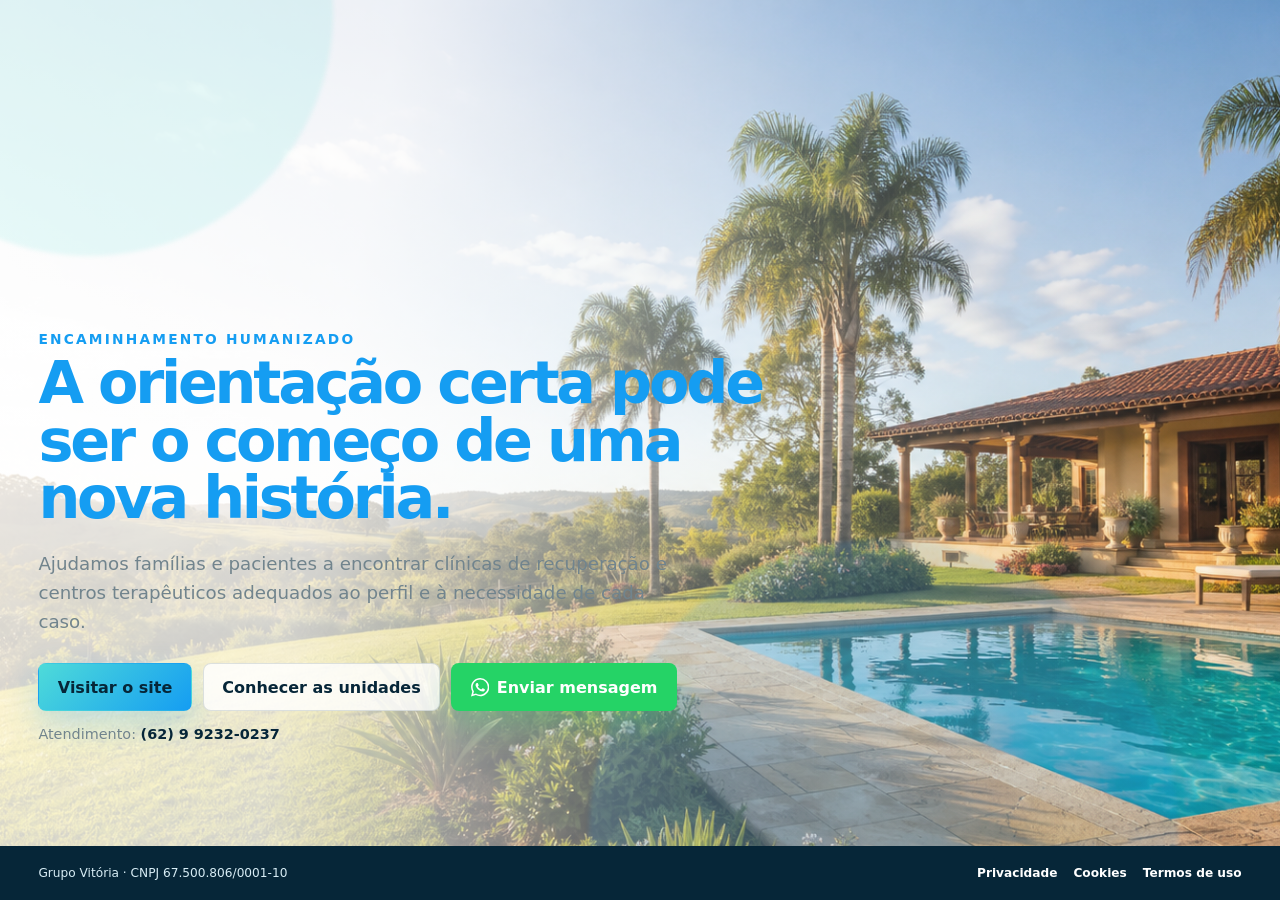
==== commit c78dd6a5: "ultima alteração" ====
--- a/index.html
+++ b/index.html
@@ -4,496 +4,69 @@
     <meta charset="utf-8">
     <meta name="viewport" content="width=device-width, initial-scale=1">
     <title>Grupo Vitória | Encaminhamento para Clínicas de Recuperação</title>
-    <meta name="description" content="Grupo Vitória - Resgatando Vidas. Encaminhamento humanizado para centros terapêuticos e clínicas de recuperação para dependência química e dependência alcoólica, com unidades masculinas, femininas e de alto padrão.">
-    <meta name="keywords" content="Grupo Vitória, centro terapêutico, dependência química, dependência alcoólica, tratamento, clínica de recuperação, encaminhamento para clínica, clínicas masculinas, clínicas femininas">
-    <meta name="author" content="Grupo Vitória">
+    <meta name="description" content="Orientação humanizada para famílias e pacientes no encaminhamento a clínicas de recuperação e centros terapêuticos.">
     <meta name="robots" content="index, follow">
-    <link rel="canonical" href="https://grupovitoriago.com.br/">
-    <meta name="theme-color" content="#1fa1ff">
+    <link rel="canonical" href="./">
+    <meta name="theme-color" content="#159df2">
 
     <meta property="og:locale" content="pt_BR">
     <meta property="og:type" content="website">
     <meta property="og:site_name" content="Grupo Vitória">
     <meta property="og:title" content="Grupo Vitória | Resgatando Vidas">
-    <meta property="og:description" content="Encaminhamento humanizado para clínicas de recuperação e centros terapêuticos com acompanhamento por psiquiatra, psicólogos e terapeutas.">
+    <meta property="og:description" content="Encaminhamento humanizado para clínicas de recuperação e centros terapêuticos.">
     <meta property="og:url" content="https://grupovitoriago.com.br/">
-    <meta property="og:image" content="https://grupovitoriago.com.br/assets/brand/og-cover.jpg">
+    <meta property="og:image" content="https://grupovitoriago.com.br/opengraph.png">
     <meta property="og:image:width" content="1200">
     <meta property="og:image:height" content="630">
-    <meta property="og:image:alt" content="Grupo Vitória - encaminhamento para clínicas de recuperação">
+    <meta property="og:image:alt" content="Grupo Vitória - Resgatando Vidas">
     <meta name="twitter:card" content="summary_large_image">
     <meta name="twitter:title" content="Grupo Vitória | Resgatando Vidas">
-    <meta name="twitter:description" content="Encaminhamento para tratamento de dependência química e dependência alcoólica em unidades masculinas e femininas.">
-    <meta name="twitter:image" content="https://grupovitoriago.com.br/assets/brand/og-cover.jpg">
+    <meta name="twitter:description" content="Orientação para encaminhamento a clínicas de recuperação.">
+    <meta name="twitter:image" content="https://grupovitoriago.com.br/opengraph.png">
 
     <link rel="icon" href="favicon.png" type="image/png">
-    <link rel="icon" type="image/png" sizes="32x32" href="assets/img/favicons/favicon-32x32.png">
-    <link rel="icon" type="image/png" sizes="16x16" href="assets/img/favicons/favicon-16x16.png">
-    <link rel="apple-touch-icon" sizes="180x180" href="assets/img/favicons/apple-touch-icon.png">
-    <link rel="manifest" href="assets/img/favicons/site.webmanifest">
-    <link rel="preload" as="image" href="unidades/sao-paulo/feminina/1/IMG-20260610-WA0076.jpg">
-    <link rel="stylesheet" href="assets/css/site.css">
+    <link rel="stylesheet" href="landing-assets/landing.css?a=b">
+  </head>
+  <body class="landing-page">
+    <main class="landing-hero">
+      <div class="landing-glow landing-glow-one" aria-hidden="true"></div>
+      <div class="landing-glow landing-glow-two" aria-hidden="true"></div>
 
-    <script type="application/ld+json">
-      {
-        "@context": "https://schema.org",
-        "@type": "Organization",
-        "name": "Grupo Vitória",
-        "slogan": "Resgatando Vidas",
-        "url": "https://grupovitoriago.com.br/",
-        "telephone": "+55 62 99232-0237",
-        "logo": "https://grupovitoriago.com.br/assets/brand/logo-horizontal.png",
-        "description": "Encaminhamento para centros terapêuticos e clínicas de recuperação para dependência química e dependência alcoólica.",
-        "areaServed": ["Goiás", "Distrito Federal", "São Paulo"],
-        "contactPoint": {
-          "@type": "ContactPoint",
-          "telephone": "+55 62 99232-0237",
-          "contactType": "Atendimento e encaminhamento",
-          "availableLanguage": "Portuguese"
-        }
-      }
-    </script>
-  </head>
-  <body>
-    <header class="site-header" data-header>
-      <a class="brand" href="#top" aria-label="Grupo Vitória">
-        <img src="assets/brand/logo-horizontal.png" width="1683" height="652" alt="Grupo Vitória - Resgatando Vidas">
-      </a>
+      <section class="landing-content" aria-labelledby="landing-title">
+        <picture class="landing-logo">
+          <source media="(max-width: 680px)" srcset="landing-assets/logo-vertical.png">
+          <img src="landing-assets/logo-horizontal.png" width="1920" height="1080" alt="Grupo Vitória - Resgatando Vidas">
+        </picture>
+        <p class="landing-eyebrow">Encaminhamento humanizado</p>
+        <h1 id="landing-title">A orientação certa pode ser o começo de uma nova história.</h1>
+        <p class="landing-copy">
+          Ajudamos famílias e pacientes a encontrar clínicas de recuperação e centros terapêuticos adequados ao perfil e à necessidade de cada caso.
+        </p>
 
-      <button class="nav-toggle" type="button" aria-label="Abrir menu" aria-expanded="false" data-nav-toggle>
-        <span></span>
-        <span></span>
-        <span></span>
-      </button>
-
-      <nav class="site-nav" aria-label="Navegação principal" data-nav>
-        <a href="#encaminhamento">Encaminhamento</a>
-        <a href="#tratamento">Tratamento</a>
-        <a href="#unidades">Unidades</a>
-        <a href="#contato">Contato</a>
-        <a class="nav-cta" href="https://wa.me/5562992320237?text=Ol%C3%A1%2C%20Grupo%20Vit%C3%B3ria.%20Gostaria%20de%20receber%20orienta%C3%A7%C3%A3o%20sobre%20encaminhamento." data-wa-default>
-          <svg aria-hidden="true"><use href="#icon-phone"></use></svg>
-          WhatsApp
-        </a>
-      </nav>
-    </header>
-
-    <main id="top">
-      <section class="hero" aria-labelledby="hero-title">
-        <div class="hero-inner">
-          <p class="eyebrow">Encaminhamento humanizado para clínicas de recuperação</p>
-          <h1 id="hero-title">Grupo Vitória</h1>
-          <p class="hero-slogan">Resgatando Vidas</p>
-          <p class="hero-copy">
-            Orientamos famílias e pacientes na escolha de centros terapêuticos para tratamento de dependência química e dependência alcoólica, conectando cada caso à unidade mais adequada.
-          </p>
-
-          <div class="hero-actions">
-            <a class="button button-primary" href="#unidades">
-              <svg aria-hidden="true"><use href="#icon-gallery"></use></svg>
-              Ver unidades
-            </a>
-            <a class="button button-ghost" href="#contato">
-              <svg aria-hidden="true"><use href="#icon-route"></use></svg>
-              Solicitar orientação
-            </a>
-          </div>
-
-          <ul class="hero-points" aria-label="Diferenciais do Grupo Vitória">
-            <li>Unidades masculinas e femininas</li>
-            <li>Clínicas de alto padrão</li>
-            <li>Acompanhamento multidisciplinar</li>
-          </ul>
+        <div class="landing-actions" aria-label="Acessos principais">
+          <a class="landing-button landing-button-primary" href="site/">Visitar o site</a>
+          <a class="landing-button landing-button-secondary" href="./site/#unidades">Conhecer as unidades</a>
+          <a class="landing-button landing-button-whatsapp" href="https://wa.me/5562992320237?text=Ol%C3%A1%2C%20Grupo%20Vit%C3%B3ria.%20Gostaria%20de%20receber%20orienta%C3%A7%C3%A3o%20sobre%20encaminhamento." target="_blank" rel="noopener">
+            <svg viewBox="0 0 16 16" aria-hidden="true">
+              <path d="M13.601 2.326A7.854 7.854 0 0 0 7.994 0C3.627 0 .068 3.558.064 7.926c0 1.399.366 2.76 1.057 3.965L0 16l4.204-1.102a7.933 7.933 0 0 0 3.79.965h.004c4.368 0 7.926-3.558 7.93-7.93a7.898 7.898 0 0 0-2.327-5.607zM7.998 14.53a6.59 6.59 0 0 1-3.36-.92l-.24-.144-2.494.654.666-2.433-.157-.25a6.565 6.565 0 0 1-1.008-3.505c0-3.642 2.96-6.602 6.597-6.602a6.56 6.56 0 0 1 4.66 1.931 6.557 6.557 0 0 1 1.929 4.66c-.004 3.639-2.964 6.609-6.593 6.609zm3.616-4.934c-.197-.099-1.17-.578-1.353-.646-.182-.066-.315-.099-.445.099-.133.197-.514.646-.63.779-.116.132-.232.148-.43.05-.197-.1-.836-.308-1.592-.984-.588-.525-.986-1.173-1.102-1.37-.116-.198-.012-.305.087-.404.09-.089.198-.231.297-.347.099-.116.132-.198.198-.33.066-.132.033-.248-.017-.347-.05-.099-.445-1.074-.61-1.47-.16-.389-.323-.336-.445-.342l-.38-.007a.73.73 0 0 0-.528.248c-.182.198-.693.677-.693 1.652 0 .974.71 1.916.81 2.048.098.132 1.398 2.134 3.39 2.993.473.204.842.326 1.13.418.475.151.907.13 1.249.079.38-.057 1.17-.479 1.336-.942.165-.462.165-.858.116-.941-.05-.082-.182-.132-.38-.231z"/>
+            </svg>
+            Enviar mensagem
+          </a>
         </div>
 
-        <div class="hero-status" aria-label="Resumo de atendimento">
-          <span>Atendimento por WhatsApp</span>
-          <strong>(62) 9 9232-0237</strong>
-        </div>
-      </section>
-
-      <section class="trust-band" aria-label="Áreas de atuação">
-        <div class="trust-item">
-          <svg aria-hidden="true"><use href="#icon-therapy"></use></svg>
-          <span>Centro terapêutico</span>
-        </div>
-        <div class="trust-item">
-          <svg aria-hidden="true"><use href="#icon-compass"></use></svg>
-          <span>Encaminhamento responsável</span>
-        </div>
-        <div class="trust-item">
-          <svg aria-hidden="true"><use href="#icon-home"></use></svg>
-          <span>Estruturas por perfil</span>
-        </div>
-      </section>
-
-      <section class="section route-section" id="encaminhamento" aria-labelledby="route-title">
-        <div class="section-head">
-          <p class="eyebrow">Da urgência à escolha certa</p>
-          <h2 id="route-title">Encaminhamento com escuta, critério e agilidade</h2>
-          <p>
-            O Grupo Vitória atua no acolhimento inicial e na indicação de clínicas parceiras, considerando perfil do paciente, tipo de dependência, necessidade familiar, rotina de cuidado e estrutura desejada.
-          </p>
-        </div>
-
-        <div class="route-map">
-          <article class="route-step">
-            <span class="step-number">01</span>
-            <svg aria-hidden="true"><use href="#icon-chat"></use></svg>
-            <h3>Primeira orientação</h3>
-            <p>Entendemos o momento da família, histórico de uso, urgência do caso e expectativas para o tratamento.</p>
-          </article>
-          <article class="route-step">
-            <span class="step-number">02</span>
-            <svg aria-hidden="true"><use href="#icon-filter"></use></svg>
-            <h3>Perfil da unidade</h3>
-            <p>Indicamos opções masculinas, femininas e de alto padrão, com atenção à localização, estrutura e rotina terapêutica.</p>
-          </article>
-          <article class="route-step">
-            <span class="step-number">03</span>
-            <svg aria-hidden="true"><use href="#icon-heart"></use></svg>
-            <h3>Apoio no encaminhamento</h3>
-            <p>Organizamos as informações essenciais para facilitar o contato com a clínica e iniciar o processo com mais segurança.</p>
-          </article>
-        </div>
-      </section>
-
-      <section class="section care-section" id="tratamento" aria-labelledby="care-title">
-        <div class="care-grid">
-          <div class="care-brand" aria-label="Grupo Vitória - Resgatando Vidas">
-            <img src="assets/brand/logo-vertical.png" width="751" height="925" loading="lazy" alt="Logotipo vertical do Grupo Vitória">
-          </div>
-
-          <div class="care-copy">
-            <p class="eyebrow">Tratamento acompanhado</p>
-            <h2 id="care-title">Todas as unidades apresentadas contam com acompanhamento profissional</h2>
-            <p>
-              As unidades do portfólio trabalham com rotina terapêutica estruturada e acompanhamento por psiquiatra, psicólogos e terapeutas. O objetivo é oferecer suporte clínico, emocional e comportamental durante o tratamento da dependência química e da dependência alcoólica.
-            </p>
-
-            <div class="care-lanes" aria-label="Profissionais envolvidos no tratamento">
-              <div>
-                <svg aria-hidden="true"><use href="#icon-mind"></use></svg>
-                <span>Psiquiatra</span>
-              </div>
-              <div>
-                <svg aria-hidden="true"><use href="#icon-talk"></use></svg>
-                <span>Psicólogos</span>
-              </div>
-              <div>
-                <svg aria-hidden="true"><use href="#icon-therapy"></use></svg>
-                <span>Terapeutas</span>
-              </div>
-            </div>
-
-            <div class="keyword-flow" aria-label="Serviços relacionados">
-              <span>centro terapêutico</span>
-              <span>dependência química</span>
-              <span>dependência alcoólica</span>
-              <span>tratamento</span>
-            </div>
-          </div>
-        </div>
-      </section>
-
-      <section class="section treatment-process-section" id="processo" aria-labelledby="process-title">
-        <div class="section-head process-head">
-          <p class="eyebrow">Como o tratamento acontece</p>
-          <h2 id="process-title">Uma jornada estruturada, com cuidado profissional em cada etapa</h2>
-          <p>
-            O Grupo Vitória orienta a família sobre o encaminhamento e apresenta unidades que trabalham com rotina terapêutica, acompanhamento técnico e ambiente preparado para o tratamento.
-          </p>
-        </div>
-
-        <div class="process-board" aria-label="Etapas do processo de tratamento">
-          <article class="process-step">
-            <span>01</span>
-            <svg aria-hidden="true"><use href="#icon-chat"></use></svg>
-            <h3>Acolhimento inicial</h3>
-            <p>Escuta da família, levantamento do histórico e identificação da urgência do caso.</p>
-          </article>
-          <article class="process-step">
-            <span>02</span>
-            <svg aria-hidden="true"><use href="#icon-mind"></use></svg>
-            <h3>Avaliação do perfil</h3>
-            <p>Consideração de dependência química, dependência alcoólica, saúde mental, gênero e rotina necessária.</p>
-          </article>
-          <article class="process-step">
-            <span>03</span>
-            <svg aria-hidden="true"><use href="#icon-filter"></use></svg>
-            <h3>Escolha da unidade</h3>
-            <p>Indicação de opções masculinas, femininas ou de alto padrão conforme estrutura, localização e necessidade.</p>
-          </article>
-          <article class="process-step">
-            <span>04</span>
-            <svg aria-hidden="true"><use href="#icon-therapy"></use></svg>
-            <h3>Rotina terapêutica</h3>
-            <p>Acompanhamento por psiquiatra, psicólogos e terapeutas, com atividades orientadas e convivência assistida.</p>
-          </article>
-          <article class="process-step">
-            <span>05</span>
-            <svg aria-hidden="true"><use href="#icon-home"></use></svg>
-            <h3>Rede familiar</h3>
-            <p>Orientação para que a família compreenda limites, apoio emocional e próximos passos do tratamento.</p>
-          </article>
-        </div>
-
-        <div class="process-note">
-          <strong>Objetivo:</strong>
-          <span>facilitar uma decisão segura, humana e compatível com a realidade do paciente e da família.</span>
-        </div>
-      </section>
-
-      <section class="section profile-section" aria-labelledby="profile-title">
-        <div class="profile-copy">
-          <p class="eyebrow">Portfólio com propósito</p>
-          <h2 id="profile-title">Unidades para diferentes perfis, sem perder o cuidado humano</h2>
-          <p>
-            O encaminhamento busca alinhar estrutura, gênero da unidade, rotina terapêutica e privacidade. Há opções para quem precisa de acolhimento objetivo e também clínicas com padrão superior de conforto.
-          </p>
-        </div>
-        <div class="profile-rail" aria-label="Perfis atendidos">
-          <div class="profile-chip">
-            <strong>Masculinas</strong>
-            <span>Ambiente com rotina e convivência direcionadas ao público masculino.</span>
-          </div>
-          <div class="profile-chip">
-            <strong>Femininas</strong>
-            <span>Estruturas pensadas para acolhimento, privacidade e acompanhamento feminino.</span>
-          </div>
-          <div class="profile-chip">
-            <strong>Alto padrão</strong>
-            <span>Opções com espaços amplos, áreas de lazer e maior conforto.</span>
-          </div>
-        </div>
-      </section>
-
-      <section class="section family-section" id="familia" aria-labelledby="family-title">
-        <div class="family-intro">
-          <p class="eyebrow">Para a família</p>
-          <h2 id="family-title">Informação clara para um momento que costuma ser difícil</h2>
-          <p>
-            Muitas famílias chegam até o Grupo Vitória em um momento de urgência, dúvida ou desgaste emocional. Nosso papel é organizar as informações, explicar caminhos possíveis e indicar uma unidade coerente com a situação.
-          </p>
-        </div>
-
-        <div class="family-grid">
-          <article class="family-panel family-panel-wide">
-            <svg aria-hidden="true"><use href="#icon-compass"></use></svg>
-            <div>
-              <h3>Quando buscar encaminhamento?</h3>
-              <p>Quando o uso de álcool ou outras substâncias começa a comprometer segurança, convivência, trabalho, estudos, saúde ou rotina familiar, a orientação especializada ajuda a escolher o próximo passo com mais clareza.</p>
-            </div>
-          </article>
-          <article class="family-panel">
-            <svg aria-hidden="true"><use href="#icon-shield"></use></svg>
-            <h3>Segurança na escolha</h3>
-            <p>Apresentamos unidades com estrutura compatível, rotina de cuidado e equipe preparada para o tratamento.</p>
-          </article>
-          <article class="family-panel">
-            <svg aria-hidden="true"><use href="#icon-talk"></use></svg>
-            <h3>Conversa sem julgamento</h3>
-            <p>O atendimento inicial acolhe a realidade da família e evita respostas prontas para situações complexas.</p>
-          </article>
-          <article class="family-panel">
-            <svg aria-hidden="true"><use href="#icon-route"></use></svg>
-            <h3>Encaminhamento ágil</h3>
-            <p>Organizamos opções de clínica e mensagens por WhatsApp para reduzir ruído no momento da decisão.</p>
-          </article>
-          <article class="family-panel family-panel-list">
-            <h3>O que avaliamos antes de indicar uma unidade</h3>
-            <ul>
-              <li>Perfil masculino ou feminino</li>
-              <li>Dependência química, dependência alcoólica ou quadro associado</li>
-              <li>Localização, privacidade, conforto e padrão da estrutura</li>
-              <li>Necessidade de acompanhamento psiquiátrico, psicológico e terapêutico</li>
-            </ul>
-          </article>
-        </div>
-      </section>
-
-      <section class="section units-section" id="unidades" aria-labelledby="units-title">
-        <div class="section-head units-head">
-          <p class="eyebrow">Conheça as estruturas</p>
-          <h2 id="units-title">Portfólio de unidades parceiras</h2>
-          <p>
-            Cada unidade abaixo possui carrossel próprio. Ao clicar em uma foto, a galeria completa da clínica abre em tela ampliada.
-          </p>
-          <div class="unit-metrics" aria-label="Resumo do portfólio">
-            <span><strong id="unitCount">0</strong> unidades</span>
-            <span><strong id="photoCount">0</strong> fotos</span>
-          </div>
-        </div>
-
-        <div class="unit-filters" aria-label="Filtrar unidades">
-          <button type="button" class="is-active" data-filter="all">Todas</button>
-          <button type="button" data-filter="masculina">Masculinas</button>
-          <button type="button" data-filter="feminina">Femininas</button>
-          <button type="button" data-filter="go">Goiás</button>
-          <button type="button" data-filter="sp">São Paulo</button>
-          <button type="button" data-filter="df">Distrito Federal</button>
-        </div>
-
-        <div class="unit-portfolio" id="unitPortfolio"></div>
-      </section>
-
-      <section class="section seo-section" aria-labelledby="seo-title">
-        <div class="seo-layout">
-          <div>
-            <p class="eyebrow">Informação para decidir melhor</p>
-            <h2 id="seo-title">Tratamento para dependência química e dependência alcoólica exige rede de apoio</h2>
-          </div>
-          <p>
-            Procurar um centro terapêutico é uma decisão sensível. Por isso, o Grupo Vitória prioriza orientação clara, acolhimento da família e encaminhamento para unidades com equipe preparada. A escolha da clínica considera segurança, estrutura, acompanhamento técnico e adequação ao perfil do paciente.
-          </p>
-        </div>
-      </section>
-
-      <section class="section contact-section" id="contato" aria-labelledby="contact-title">
-        <div class="contact-copy">
-          <p class="eyebrow">Fale com o Grupo Vitória</p>
-          <h2 id="contact-title">Receba uma orientação inicial pelo WhatsApp</h2>
-          <p>
-            Conte brevemente a situação e escolha uma unidade de interesse. O site monta uma mensagem organizada para agilizar seu atendimento.
-          </p>
-          <a class="phone-link" href="tel:+5562992320237">(62) 9 9232-0237</a>
-        </div>
-
-        <form class="contact-form" data-contact-form>
-          <label for="contactName">Nome</label>
-          <input id="contactName" name="name" type="text" autocomplete="name" placeholder="Seu nome">
-
-          <label for="contactProfile">Perfil buscado</label>
-          <select id="contactProfile" name="profile">
-            <option value="não definido">Selecione uma opção</option>
-            <option value="unidade masculina">Unidade masculina</option>
-            <option value="unidade feminina">Unidade feminina</option>
-            <option value="clínica de alto padrão">Clínica de alto padrão</option>
-            <option value="orientação familiar">Orientação familiar</option>
-          </select>
-
-          <label for="contactUnit">Unidade de interesse</label>
-          <select id="contactUnit" name="unit" data-contact-unit>
-            <option value="">Qualquer unidade disponível</option>
-          </select>
-
-          <label for="contactMessage">Mensagem</label>
-          <textarea id="contactMessage" name="message" rows="4" placeholder="Ex.: preciso de orientação para tratamento de dependência química."></textarea>
-
-          <button class="button button-primary" type="submit">
-            <svg aria-hidden="true"><use href="#icon-phone"></use></svg>
-            Enviar pelo WhatsApp
-          </button>
-        </form>
+        <p class="landing-contact">
+          Atendimento: <a href="tel:+5562992320237">(62) 9 9232-0237</a>
+        </p>
       </section>
     </main>
 
-    <footer class="site-footer">
-      <div>
-        <img src="assets/brand/logo-horizontal.png" width="1683" height="652" loading="lazy" alt="Grupo Vitória">
-        <p>Resgatando Vidas com orientação, acolhimento e encaminhamento responsável.</p>
-      </div>
-      <nav aria-label="Links do rodapé">
-        <a href="#encaminhamento">Encaminhamento</a>
-        <a href="#tratamento">Tratamento</a>
-        <a href="#processo">Processo</a>
-        <a href="#familia">Família</a>
-        <a href="#unidades">Unidades</a>
-        <a href="#contato">Contato</a>
+    <footer class="landing-footer">
+      <span>Grupo Vitória · CNPJ 67.500.806/0001-10</span>
+      <nav aria-label="Informações legais">
+        <a href="politicas.html#privacidade">Privacidade</a>
+        <a href="politicas.html#cookies">Cookies</a>
+        <a href="politicas.html#termos">Termos de uso</a>
       </nav>
     </footer>
-
-    <a class="floating-wa" href="https://wa.me/5562992320237?text=Ol%C3%A1%2C%20Grupo%20Vit%C3%B3ria.%20Gostaria%20de%20receber%20orienta%C3%A7%C3%A3o." aria-label="Falar com o Grupo Vitória pelo WhatsApp" data-wa-default>
-      <svg aria-hidden="true"><use href="#icon-phone"></use></svg>
-    </a>
-
-    <div class="gallery-modal" role="dialog" aria-modal="true" aria-hidden="true" aria-label="Galeria da unidade" data-modal>
-      <div class="modal-backdrop" data-modal-close></div>
-      <div class="modal-panel">
-        <button class="modal-close" type="button" aria-label="Fechar galeria" data-modal-close>
-          <svg aria-hidden="true"><use href="#icon-close"></use></svg>
-        </button>
-        <div class="modal-copy">
-          <span data-modal-kicker>Unidade</span>
-          <h2 data-modal-title>Galeria</h2>
-        </div>
-        <div class="modal-stage">
-          <button class="modal-arrow modal-prev" type="button" aria-label="Foto anterior" data-modal-prev>
-            <svg aria-hidden="true"><use href="#icon-arrow-left"></use></svg>
-          </button>
-          <img src="" alt="" data-modal-image>
-          <button class="modal-arrow modal-next" type="button" aria-label="Próxima foto" data-modal-next>
-            <svg aria-hidden="true"><use href="#icon-arrow-right"></use></svg>
-          </button>
-        </div>
-        <div class="modal-thumbs" data-modal-thumbs></div>
-        <a class="modal-wa" href="#" data-modal-wa>
-          <svg aria-hidden="true"><use href="#icon-phone"></use></svg>
-          Conversar sobre esta unidade
-        </a>
-      </div>
-    </div>
-
-    <svg class="icon-sprite" aria-hidden="true">
-      <symbol id="icon-phone" viewBox="0 0 24 24">
-        <path d="M20.3 15.7v3a2 2 0 0 1-2.2 2 18.6 18.6 0 0 1-8.1-2.9 18.2 18.2 0 0 1-5.6-5.6 18.6 18.6 0 0 1-2.9-8.1A2 2 0 0 1 3.5 2h3a2 2 0 0 1 2 1.7c.1 1 .4 2 .7 2.9a2 2 0 0 1-.4 2.1L7.6 9.9a15.5 15.5 0 0 0 6.5 6.5l1.2-1.2a2 2 0 0 1 2.1-.4c.9.3 1.9.6 2.9.7a2 2 0 0 1 1.7 2Z"/>
-      </symbol>
-      <symbol id="icon-route" viewBox="0 0 24 24">
-        <path d="M4 19c4 0 4-4 8-4s4 4 8 4"/>
-        <path d="M4 5c4 0 4 4 8 4s4-4 8-4"/>
-        <path d="M4 5v14M20 5v14"/>
-      </symbol>
-      <symbol id="icon-gallery" viewBox="0 0 24 24">
-        <rect x="3" y="5" width="18" height="14" rx="2"/>
-        <path d="m7 15 3-3 3 3 2-2 3 3"/>
-        <circle cx="8.5" cy="9.5" r="1.3"/>
-      </symbol>
-      <symbol id="icon-therapy" viewBox="0 0 24 24">
-        <path d="M12 21s-7-4.2-7-10a4 4 0 0 1 7-2.6A4 4 0 0 1 19 11c0 5.8-7 10-7 10Z"/>
-        <path d="M12 8v7M8.5 11.5h7"/>
-      </symbol>
-      <symbol id="icon-compass" viewBox="0 0 24 24">
-        <circle cx="12" cy="12" r="9"/>
-        <path d="m15.5 8.5-2 5-5 2 2-5 5-2Z"/>
-      </symbol>
-      <symbol id="icon-home" viewBox="0 0 24 24">
-        <path d="m3 11 9-8 9 8"/>
-        <path d="M5 10v10h14V10"/>
-        <path d="M10 20v-6h4v6"/>
-      </symbol>
-      <symbol id="icon-chat" viewBox="0 0 24 24">
-        <path d="M21 11.5a8.5 8.5 0 0 1-12.4 7.6L3 20.5l1.6-5A8.5 8.5 0 1 1 21 11.5Z"/>
-        <path d="M8 10h8M8 14h5"/>
-      </symbol>
-      <symbol id="icon-filter" viewBox="0 0 24 24">
-        <path d="M4 5h16l-6.5 7.5V19l-3 1.5v-8L4 5Z"/>
-      </symbol>
-      <symbol id="icon-heart" viewBox="0 0 24 24">
-        <path d="M20.8 8.4a5 5 0 0 0-8.8-3.2 5 5 0 0 0-8.8 3.2c0 6 8.8 11.1 8.8 11.1s8.8-5.1 8.8-11.1Z"/>
-      </symbol>
-      <symbol id="icon-mind" viewBox="0 0 24 24">
-        <path d="M9 20v-3H7a4 4 0 0 1-4-4c0-4.4 3.7-8 8.3-8H12a7 7 0 0 1 7 7v1l2 3h-3v4"/>
-        <path d="M9 10a3 3 0 0 1 6 0c0 2-3 2-3 4"/>
-      </symbol>
-      <symbol id="icon-talk" viewBox="0 0 24 24">
-        <path d="M4 6.5A3.5 3.5 0 0 1 7.5 3h9A3.5 3.5 0 0 1 20 6.5v5a3.5 3.5 0 0 1-3.5 3.5H11l-5 4v-4.2a3.5 3.5 0 0 1-2-3.2v-5.1Z"/>
-        <path d="M8 8h8M8 11.5h5"/>
-      </symbol>
-      <symbol id="icon-shield" viewBox="0 0 24 24">
-        <path d="M12 22s8-3.8 8-10V5l-8-3-8 3v7c0 6.2 8 10 8 10Z"/>
-        <path d="m8.8 12 2.1 2.1 4.5-4.7"/>
-      </symbol>
-      <symbol id="icon-close" viewBox="0 0 24 24">
-        <path d="M6 6l12 12M18 6 6 18"/>
-      </symbol>
-      <symbol id="icon-arrow-left" viewBox="0 0 24 24">
-        <path d="m15 18-6-6 6-6"/>
-      </symbol>
-      <symbol id="icon-arrow-right" viewBox="0 0 24 24">
-        <path d="m9 6 6 6-6 6"/>
-      </symbol>
-    </svg>
-
-    <script src="assets/js/site.js" defer></script>
   </body>
 </html>
--- a/landing-assets/landing.css
+++ b/landing-assets/landing.css
@@ -0,0 +1,459 @@
+:root {
+  --blue: #159df2;
+  --aqua: #4edbd9;
+  --deep: #062638;
+  --ink: #102b39;
+  --muted: #55707c;
+  --paper: #f9fdff;
+  --line: rgba(6, 38, 56, 0.13);
+}
+
+* {
+  box-sizing: border-box;
+}
+
+html {
+  background: var(--paper);
+}
+
+body {
+  margin: 0;
+  color: var(--ink);
+  font-family: Inter, ui-sans-serif, system-ui, -apple-system, BlinkMacSystemFont, "Segoe UI", sans-serif;
+}
+
+a {
+  color: inherit;
+}
+
+.landing-page {
+  display: grid;
+  grid-template-rows: minmax(0, 1fr) auto;
+  min-height: 100svh;
+  overflow: hidden;
+  background:
+    linear-gradient(100deg, rgba(255, 255, 255, 0.78) 0 28%, rgba(235, 250, 255, 0.3) 58%, rgba(78, 219, 217, 0.02) 100%),
+    url("hero-chacara-piscina.png") center / cover no-repeat;
+}
+
+.landing-hero {
+  position: relative;
+  display: grid;
+  place-items: center;
+  min-height: 0;
+  overflow: hidden;
+  padding: clamp(1rem, 3vw, 3rem);
+}
+
+.landing-content {
+  position: relative;
+  z-index: 1;
+  width: min(760px, 100%);
+  margin-right: auto;
+}
+
+.landing-logo {
+  position: relative;
+  display: block;
+  width: clamp(390px, 43vw, 580px);
+  aspect-ratio: 1682 / 653;
+  margin: 0 0 0.8rem;
+  overflow: hidden;
+}
+
+.landing-logo img {
+  position: absolute;
+  top: -35.8%;
+  left: -7.6%;
+  display: block;
+  width: 114.15%;
+  height: auto;
+}
+
+.landing-eyebrow {
+  margin: 0 0 0.45rem;
+  color: var(--blue);
+  font-size: clamp(0.72rem, 1.2vw, 0.86rem);
+  font-weight: 900;
+  letter-spacing: 0.16em;
+  text-transform: uppercase;
+}
+
+.landing-content h1 {
+  max-width: 740px;
+  margin: 0;
+  color: var(--deep);
+  font-size: clamp(1.9rem, 4.6vw, 4.2rem);
+  line-height: 0.98;
+  letter-spacing: -0.055em;
+}
+
+.landing-copy {
+  max-width: 650px;
+  margin: clamp(0.85rem, 2vw, 1.35rem) 0 0;
+  color: var(--muted);
+  font-size: clamp(0.96rem, 1.6vw, 1.14rem);
+  line-height: 1.6;
+}
+
+.landing-actions {
+  display: flex;
+  flex-wrap: wrap;
+  gap: 0.7rem;
+  margin-top: clamp(1rem, 2.4vw, 1.7rem);
+}
+
+.landing-button {
+  display: inline-flex;
+  align-items: center;
+  justify-content: center;
+  min-height: 48px;
+  padding: 0.72rem 1.15rem;
+  border: 1px solid transparent;
+  border-radius: 8px;
+  font-weight: 850;
+  line-height: 1.2;
+  text-decoration: none;
+  transition: transform 160ms ease, box-shadow 160ms ease, background 160ms ease;
+}
+
+.landing-button:hover,
+.landing-button:focus-visible {
+  transform: translateY(-2px);
+}
+
+.landing-button-primary {
+  color: #062638;
+  background: linear-gradient(135deg, var(--aqua), var(--blue));
+  box-shadow: 0 14px 34px rgba(21, 157, 242, 0.25);
+}
+
+.landing-button-secondary {
+  color: var(--deep);
+  border-color: var(--line);
+  background: rgba(255, 255, 255, 0.82);
+}
+
+.landing-button-whatsapp {
+  gap: 0.48rem;
+  color: #fff;
+  background: #25d366;
+  box-shadow: 0 14px 30px rgba(37, 211, 102, 0.24);
+}
+
+.landing-button-whatsapp:hover,
+.landing-button-whatsapp:focus-visible {
+  background: #1ebe5d;
+  box-shadow: 0 16px 34px rgba(37, 211, 102, 0.32);
+}
+
+.landing-button-whatsapp svg {
+  flex: 0 0 auto;
+  width: 1.15rem;
+  height: 1.15rem;
+  fill: currentColor;
+}
+
+.landing-contact {
+  margin: 0.9rem 0 0;
+  color: var(--muted);
+  font-size: 0.9rem;
+}
+
+.landing-contact a {
+  color: var(--deep);
+  font-weight: 850;
+  text-decoration: none;
+}
+
+.landing-footer {
+  position: relative;
+  z-index: 2;
+  display: flex;
+  align-items: center;
+  justify-content: space-between;
+  gap: 0.75rem 1.5rem;
+  min-height: 54px;
+  padding: 0.7rem clamp(1rem, 3vw, 3rem);
+  color: #d8edf5;
+  background: var(--deep);
+  font-size: 0.76rem;
+}
+
+.landing-footer nav {
+  display: flex;
+  flex-wrap: wrap;
+  gap: 0.5rem 1rem;
+}
+
+.landing-footer a {
+  color: #fff;
+  font-weight: 750;
+  text-decoration: none;
+}
+
+.landing-glow {
+  position: absolute;
+  border-radius: 999px;
+  filter: blur(2px);
+  pointer-events: none;
+}
+
+.landing-glow-one {
+  top: -18vw;
+  left: -12vw;
+  width: 38vw;
+  height: 38vw;
+  background: rgba(78, 219, 217, 0.13);
+}
+
+.landing-glow-two {
+  right: 8vw;
+  bottom: -22vw;
+  width: 46vw;
+  height: 46vw;
+  background: rgba(21, 157, 242, 0.13);
+}
+
+.legal-page {
+  min-height: 100vh;
+  color: var(--ink);
+  background: #f5fbfd;
+}
+
+.legal-header {
+  position: sticky;
+  top: 0;
+  z-index: 10;
+  display: flex;
+  align-items: center;
+  justify-content: space-between;
+  gap: 1rem;
+  padding: 0.85rem max(1rem, calc((100vw - 1040px) / 2));
+  border-bottom: 1px solid var(--line);
+  background: rgba(255, 255, 255, 0.94);
+  backdrop-filter: blur(14px);
+}
+
+.legal-brand {
+  color: var(--deep);
+  font-weight: 900;
+  text-decoration: none;
+}
+
+.legal-header nav {
+  display: flex;
+  flex-wrap: wrap;
+  gap: 0.5rem 1rem;
+  font-size: 0.82rem;
+}
+
+.legal-header nav a {
+  color: var(--muted);
+  font-weight: 750;
+  text-decoration: none;
+}
+
+.legal-main {
+  width: min(1040px, calc(100% - 2rem));
+  margin: 0 auto;
+  padding: clamp(2.5rem, 7vw, 5rem) 0;
+}
+
+.legal-intro {
+  max-width: 790px;
+  margin-bottom: 2.5rem;
+}
+
+.legal-intro h1 {
+  margin: 0;
+  color: var(--deep);
+  font-size: clamp(2.2rem, 6vw, 4.5rem);
+  line-height: 1;
+  letter-spacing: -0.05em;
+}
+
+.legal-intro p,
+.legal-section p,
+.legal-section li {
+  color: var(--muted);
+  line-height: 1.75;
+}
+
+.legal-updated {
+  font-size: 0.85rem;
+  font-weight: 750;
+}
+
+.legal-section {
+  scroll-margin-top: 88px;
+  margin-top: 1rem;
+  padding: clamp(1.3rem, 4vw, 2.4rem);
+  border: 1px solid var(--line);
+  border-radius: 12px;
+  background: #fff;
+  box-shadow: 0 20px 70px rgba(6, 38, 56, 0.07);
+}
+
+.legal-section + .legal-section {
+  margin-top: 1.2rem;
+}
+
+.legal-section h2 {
+  margin: 0 0 1rem;
+  color: var(--deep);
+  font-size: clamp(1.55rem, 4vw, 2.35rem);
+}
+
+.legal-section h3 {
+  margin: 1.6rem 0 0.4rem;
+  color: var(--deep);
+}
+
+.legal-section a {
+  color: #087fc8;
+  font-weight: 750;
+}
+
+.legal-section ul {
+  padding-left: 1.3rem;
+}
+
+.legal-contact-card {
+  display: flex;
+  flex-wrap: wrap;
+  gap: 0.65rem 1.2rem;
+  margin-top: 1.2rem;
+  padding: 1rem;
+  border-radius: 8px;
+  background: #eaf8fd;
+}
+
+.legal-footer {
+  padding: 1.4rem 1rem;
+  color: #d8edf5;
+  background: var(--deep);
+  text-align: center;
+}
+
+.legal-footer a {
+  color: #fff;
+}
+
+@media (max-width: 680px) {
+  .landing-page {
+    background:
+      linear-gradient(180deg, rgba(255, 255, 255, 0.96) 0 68%, rgba(225, 248, 253, 0.78) 100%),
+      url("hero-chacara-piscina.png") 72% center / cover no-repeat;
+  }
+
+  .landing-hero {
+    align-items: center;
+    padding: 0.75rem 1rem;
+  }
+
+  .landing-logo {
+    width: min(270px, 69vw);
+    aspect-ratio: auto;
+    margin: 0 auto 0.65rem;
+    overflow: visible;
+  }
+
+  .landing-logo img {
+    position: static;
+    width: 100%;
+    max-height: 31svh;
+    object-fit: contain;
+  }
+
+  .landing-content h1 {
+    font-size: clamp(1.68rem, 8.5vw, 2.7rem);
+  }
+
+  .landing-copy {
+    font-size: 0.9rem;
+    line-height: 1.45;
+  }
+
+  .landing-actions {
+    display: grid;
+    grid-template-columns: repeat(2, minmax(0, 1fr));
+    gap: 0.5rem;
+  }
+
+  .landing-button {
+    min-height: 42px;
+    padding: 0.58rem 0.65rem;
+    font-size: 0.78rem;
+  }
+
+  .landing-button-primary {
+    grid-column: span 2;
+  }
+
+  .landing-footer {
+    display: grid;
+    justify-content: center;
+    min-height: 62px;
+    text-align: center;
+  }
+
+  .landing-footer nav {
+    justify-content: center;
+  }
+
+  .legal-header {
+    align-items: flex-start;
+    flex-direction: column;
+  }
+}
+
+@media (min-width: 681px) {
+  .landing-eyebrow,
+  .landing-content h1 {
+    color: var(--blue);
+  }
+
+  .landing-copy,
+  .landing-contact {
+    color: #71848d;
+  }
+}
+
+@media (max-height: 780px) and (min-width: 681px) {
+  .landing-hero {
+    padding-block: 0.5rem;
+  }
+
+  .landing-logo {
+    width: 440px;
+    margin-bottom: 0.45rem;
+  }
+
+  .landing-content h1 {
+    font-size: clamp(1.85rem, 6.1vh, 3rem);
+  }
+
+  .landing-copy {
+    margin-top: 0.5rem;
+    font-size: 0.96rem;
+    line-height: 1.35;
+  }
+
+  .landing-actions {
+    margin-top: 0.65rem;
+  }
+
+  .landing-contact {
+    margin-top: 0.55rem;
+  }
+}
+
+@media (prefers-reduced-motion: reduce) {
+  *,
+  *::before,
+  *::after {
+    scroll-behavior: auto !important;
+    transition-duration: 0.01ms !important;
+  }
+}
